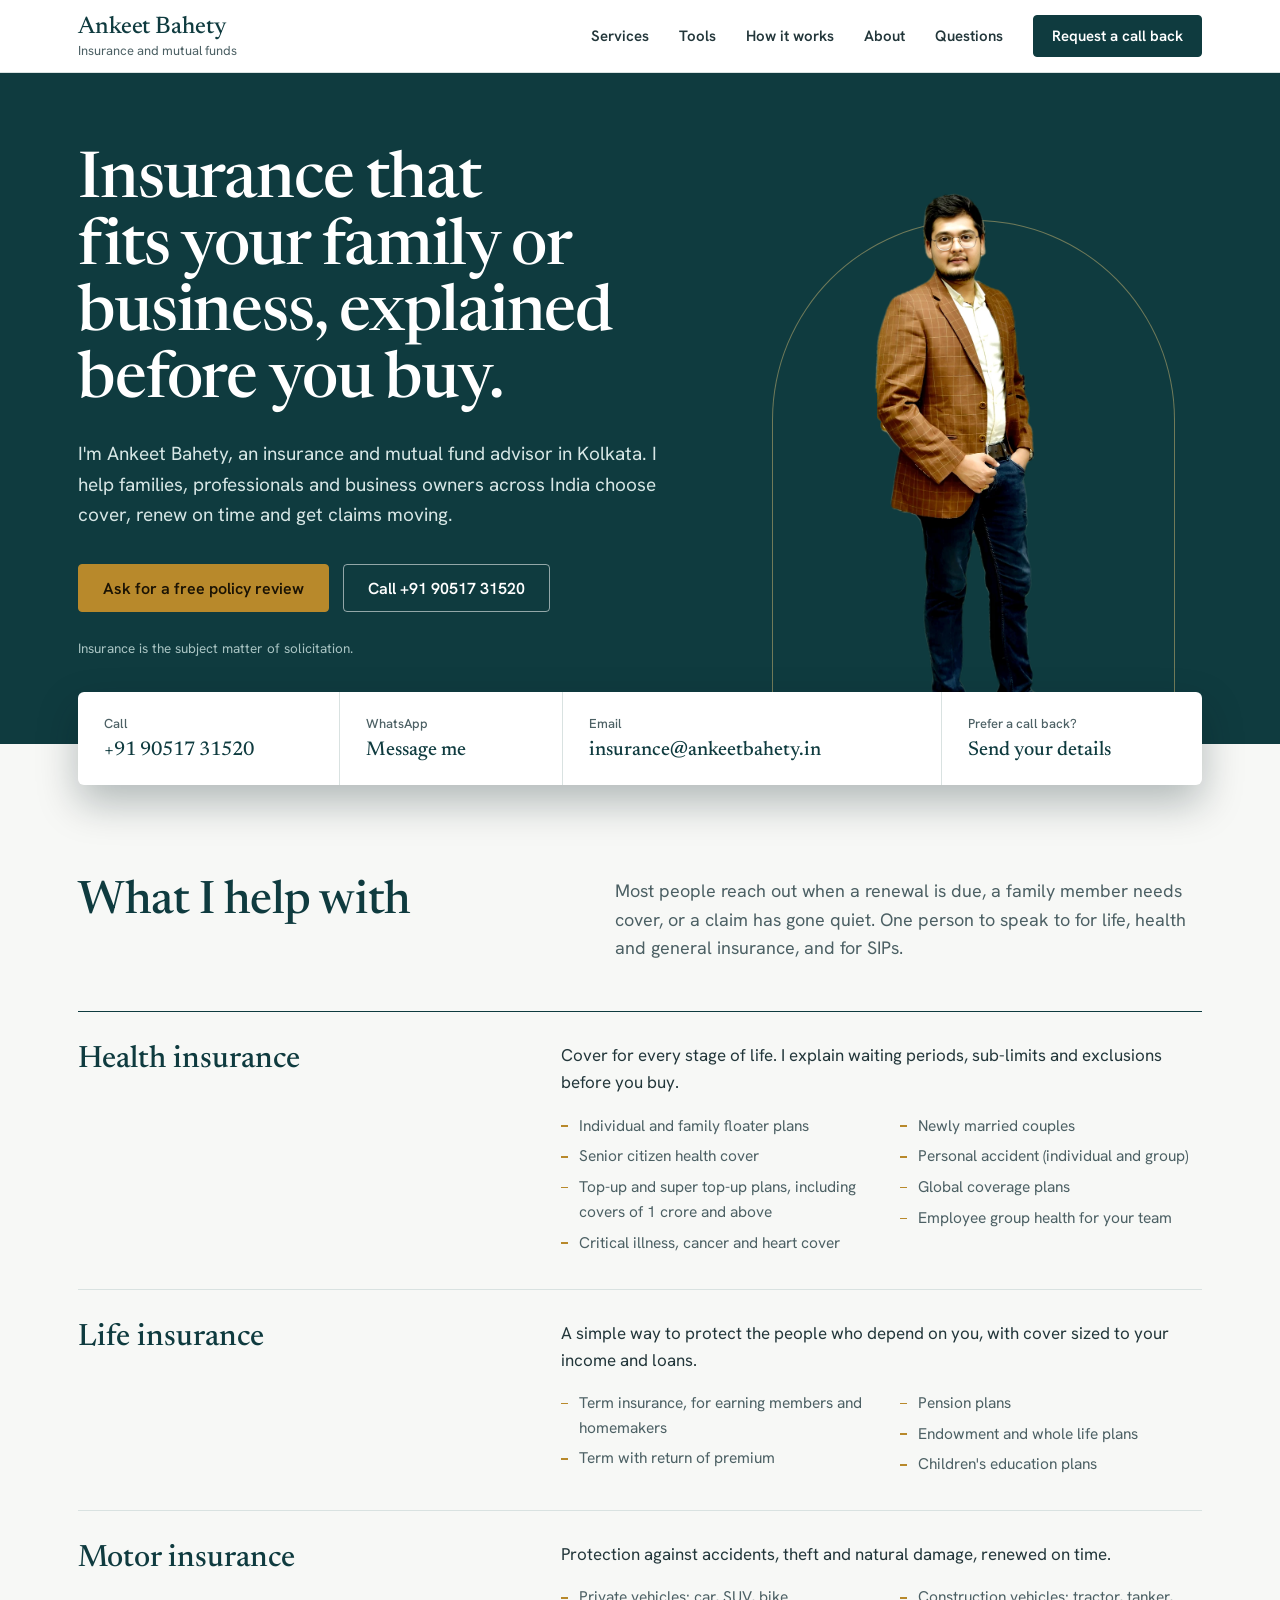
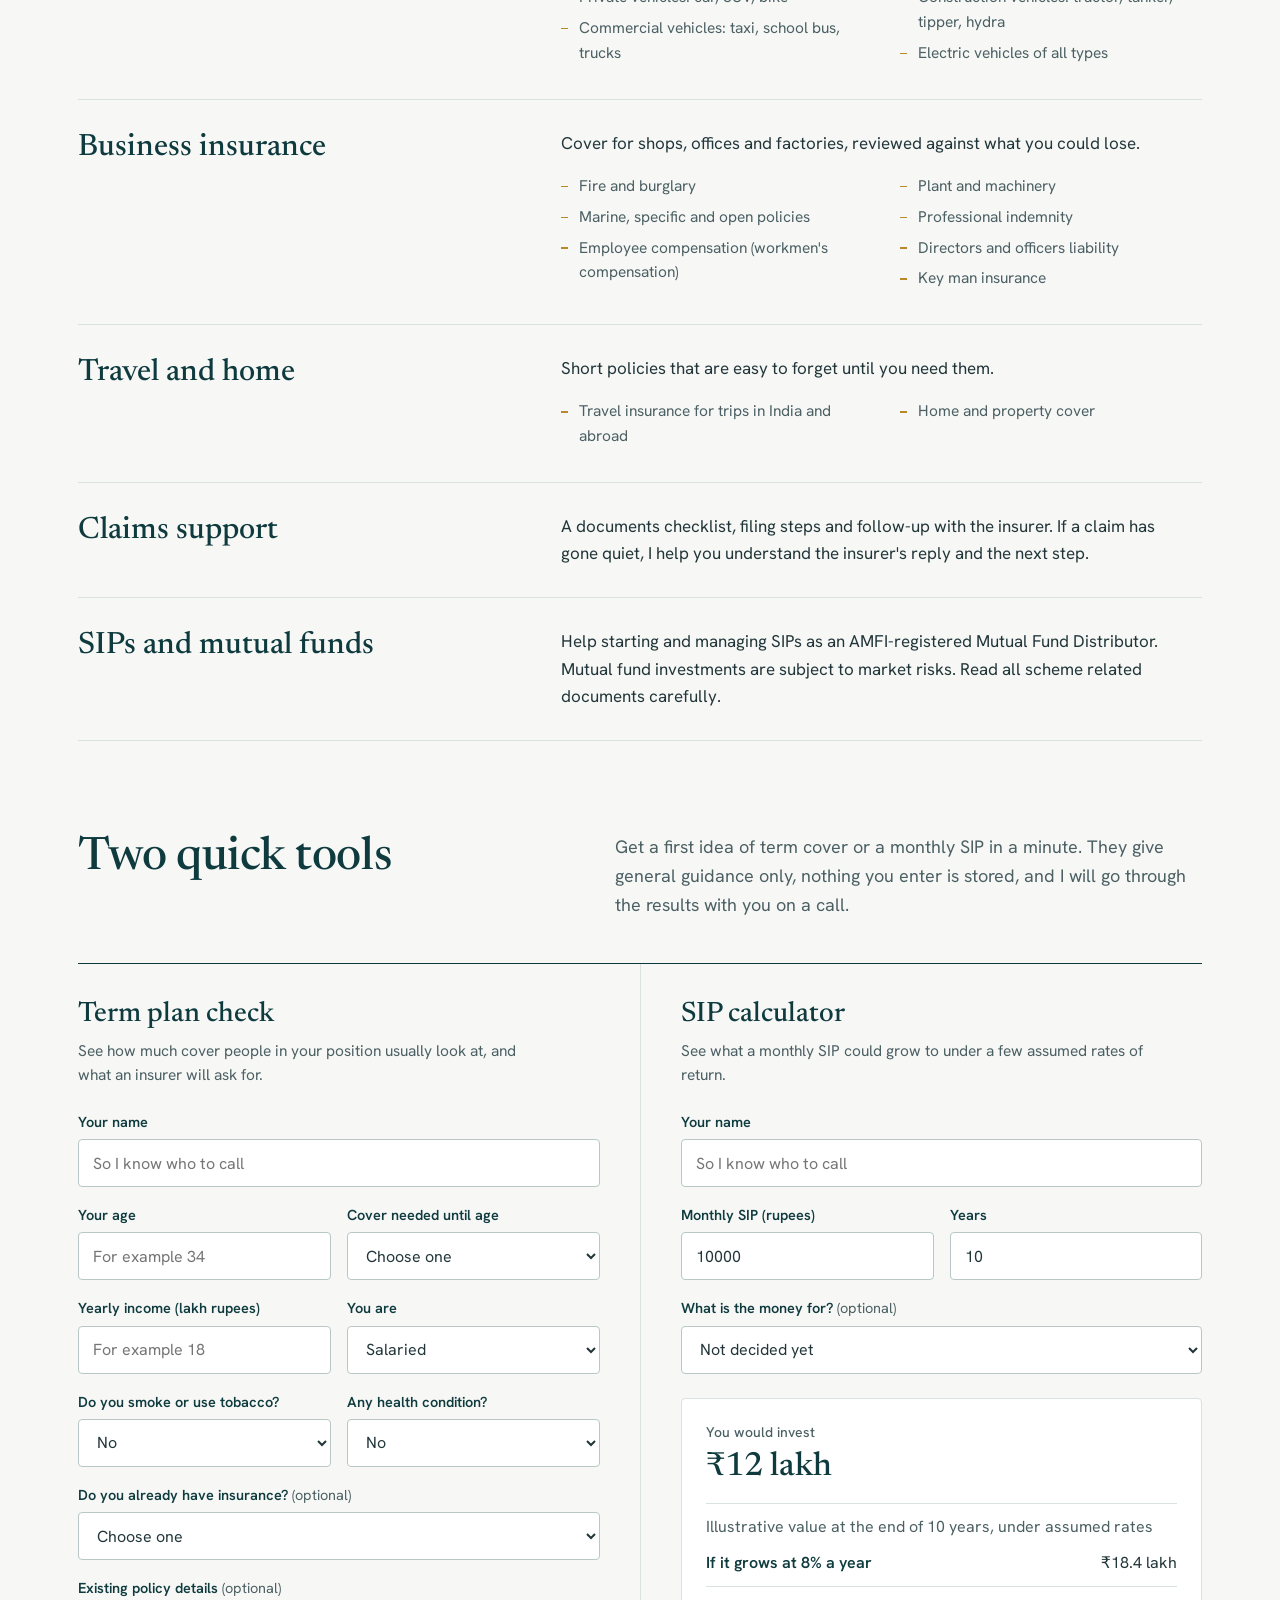
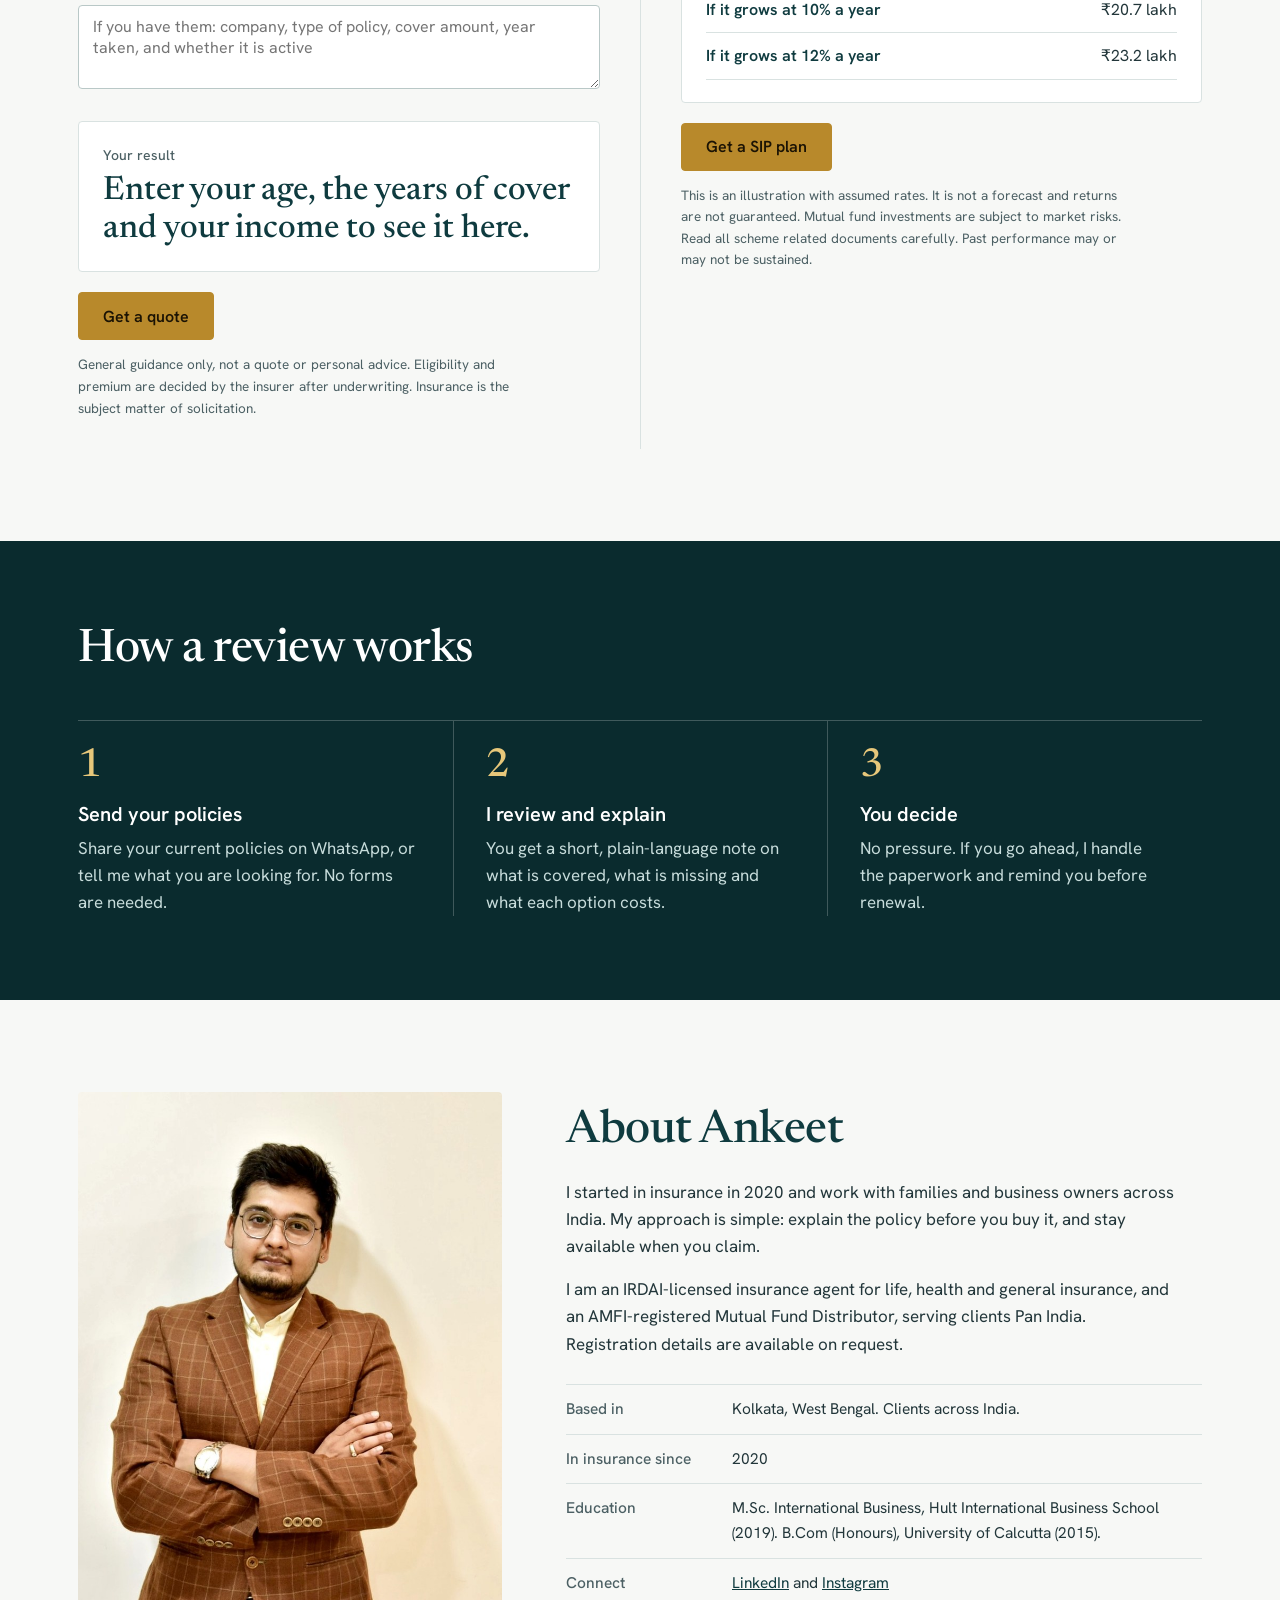
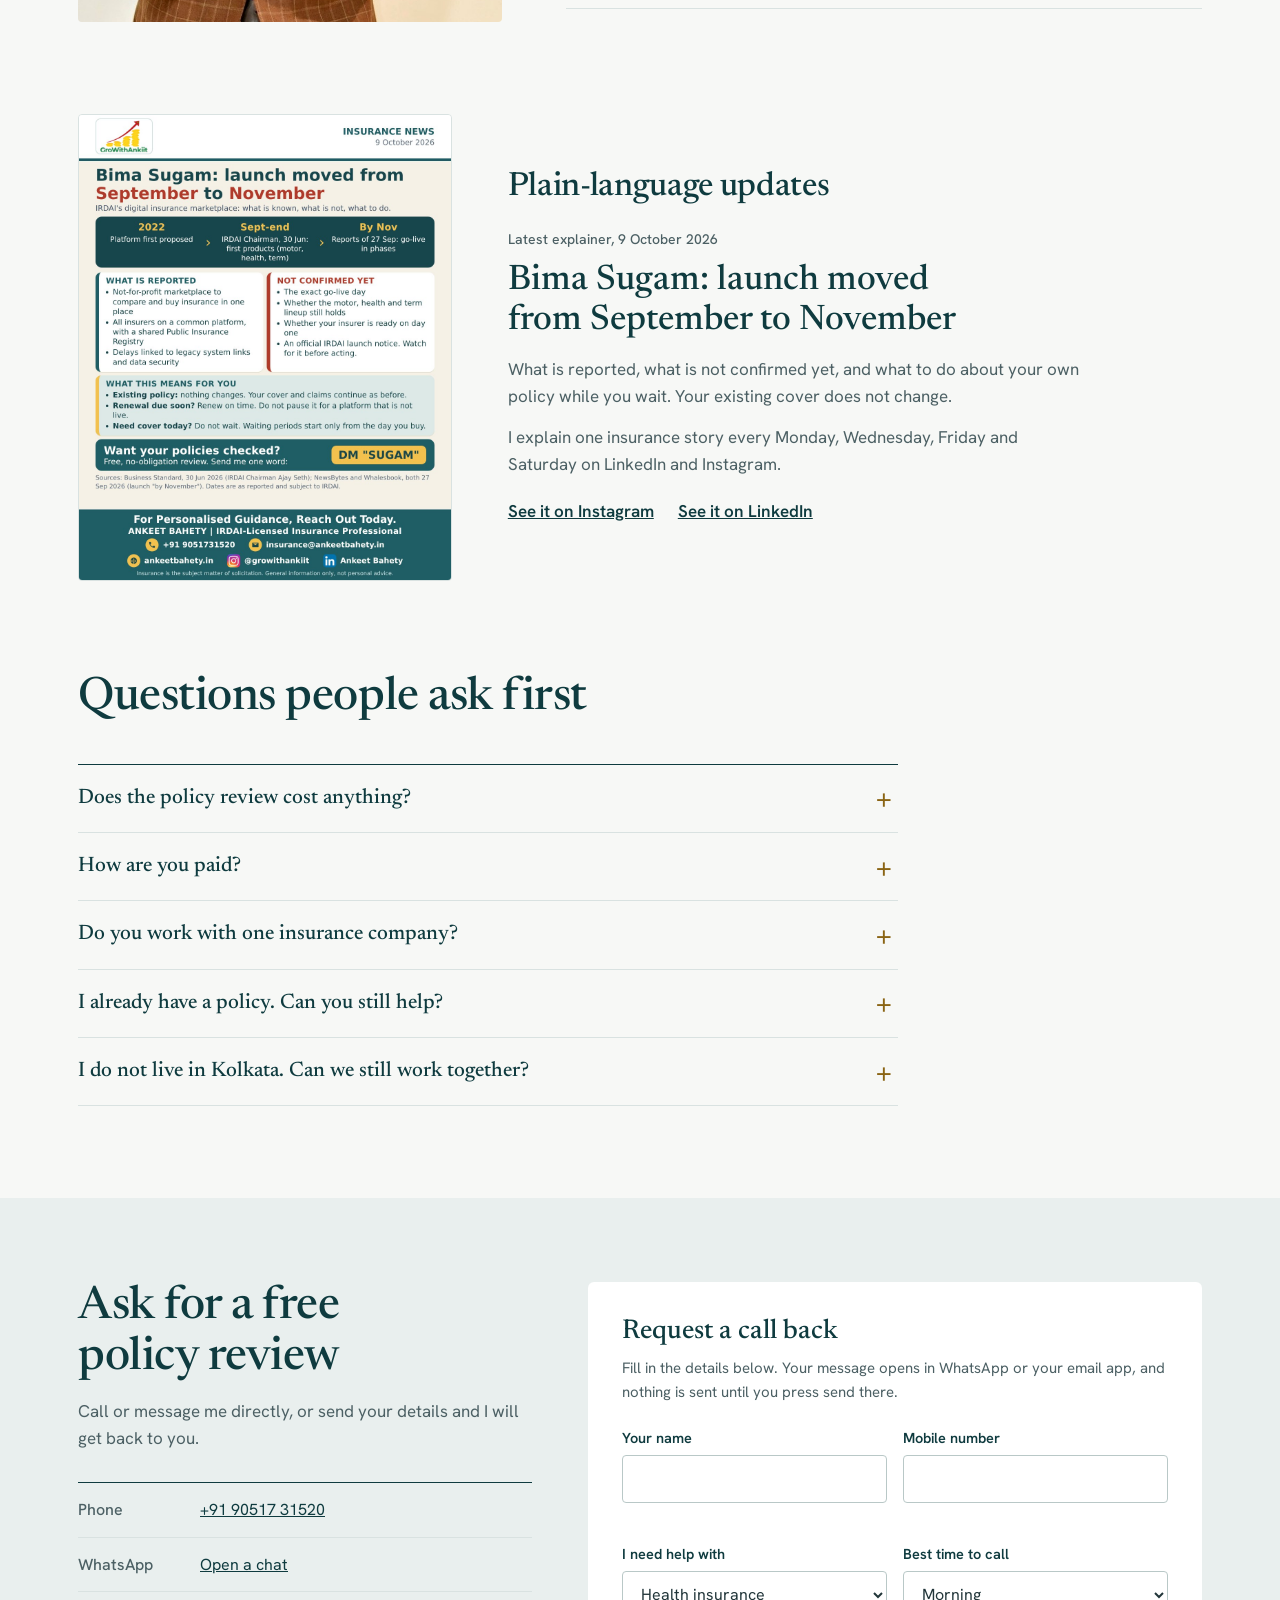
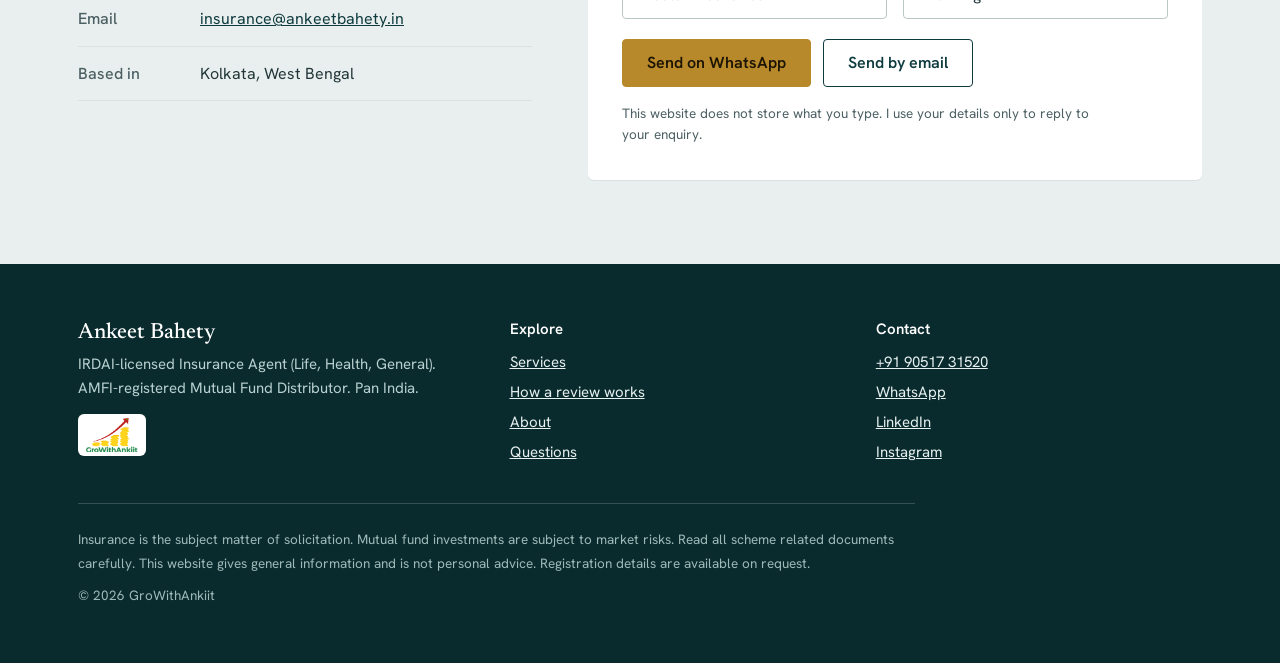
==== index.html @ 07d8d058 "SEO: add structured data, canonical, social tags, robots.txt and sitemap" ====
<!doctype html>
<html lang="en">
<head>
<meta charset="utf-8">
<meta name="viewport" content="width=device-width, initial-scale=1">
<title>Ankeet Bahety | Insurance and mutual funds, Pan India</title>
<meta name="description" content="Ankeet Bahety helps families, professionals and business owners across India choose life, health and general insurance, renew on time and get claims moving. SIPs and mutual funds too.">
<link rel="canonical" href="https://ankeetbahety.in/">
<link rel="icon" href="logo.png">
<meta property="og:title" content="Ankeet Bahety | Insurance and mutual funds, Pan India">
<meta property="og:description" content="Insurance cover that fits your family or business, explained before you buy. Ask for a free policy review.">
<meta property="og:image" content="https://ankeetbahety.in/ankeet-about.jpg">
<meta property="og:url" content="https://ankeetbahety.in/">
<meta property="og:type" content="website">
<meta property="og:site_name" content="Ankeet Bahety">
<meta property="og:locale" content="en_IN">
<meta name="twitter:card" content="summary_large_image">
<meta name="twitter:title" content="Ankeet Bahety | Insurance and mutual funds, Pan India">
<meta name="twitter:description" content="Insurance cover that fits your family or business, explained before you buy. Ask for a free policy review.">
<meta name="twitter:image" content="https://ankeetbahety.in/ankeet-about.jpg">
<link rel="preconnect" href="https://fonts.googleapis.com">
<link rel="preconnect" href="https://fonts.gstatic.com" crossorigin>
<link rel="stylesheet" href="https://fonts.googleapis.com/css2?family=Hanken+Grotesk:wght@400;500;600;700&family=Newsreader:opsz,wght@6..72,400;6..72,500;6..72,600&display=swap">
<style>
:root{
  --ink:#0F3B3F;
  --ink-deep:#0A2B2E;
  --paper:#F7F8F6;
  --white:#FFFFFF;
  --text:#22363A;
  --muted:#4C6064;
  --line:#D9E2E1;
  --mist:#E9EFEE;
  --brass:#B8892B;
  --brass-dark:#8A6414;
  --brass-soft:#E7C77A;
  --serif:'Newsreader',Georgia,'Times New Roman',serif;
  --sans:'Hanken Grotesk',system-ui,-apple-system,'Segoe UI',sans-serif;
}
*{box-sizing:border-box}
html{scroll-behavior:smooth;scroll-padding-top:84px}
body{margin:0;background:var(--paper);color:var(--text);font-family:var(--sans);font-size:17px;line-height:1.6;-webkit-font-smoothing:antialiased}
img{max-width:100%}
a{color:var(--ink)}
a:hover{color:var(--brass-dark)}
:focus-visible{outline:3px solid var(--brass);outline-offset:3px;border-radius:2px}
.wrap{max-width:1180px;margin:0 auto;padding:0 28px}
h1,h2,h3{font-family:var(--serif);font-weight:500;color:var(--ink);margin:0;text-wrap:balance}
h2{font-size:clamp(2rem,3.6vw,2.9rem);line-height:1.1;letter-spacing:-0.01em}
p{margin:0}

/* buttons */
.btn{display:inline-flex;align-items:center;justify-content:center;gap:10px;min-height:48px;padding:12px 24px;border-radius:4px;font:600 16px/1.2 var(--sans);text-decoration:none;border:1.5px solid transparent;cursor:pointer;transition:background .15s,color .15s,border-color .15s}
.btn-primary{background:var(--brass);color:#1B1304;border-color:var(--brass)}
.btn-primary:hover{background:#C99A38;color:#1B1304}
.btn-outline{background:transparent;color:var(--white);border-color:rgba(255,255,255,.55)}
.btn-outline:hover{background:rgba(255,255,255,.1);color:var(--white)}
.btn-ink{background:var(--ink);color:var(--white);border-color:var(--ink)}
.btn-ink:hover{background:var(--ink-deep);color:var(--white)}
.btn-line{background:transparent;color:var(--ink);border-color:var(--ink)}
.btn-line:hover{background:var(--ink);color:var(--white)}
.btn svg{width:20px;height:20px;flex:none}

/* header */
.top{background:var(--white);border-bottom:1px solid var(--line);position:sticky;top:0;z-index:20}
.top .wrap{display:flex;align-items:center;justify-content:space-between;gap:20px;min-height:72px}
.mark{display:flex;flex-direction:column;text-decoration:none;line-height:1.1}
.mark b{font:500 24px/1.1 var(--serif);color:var(--ink);letter-spacing:-0.005em}
.mark span{font-size:13px;color:var(--muted);margin-top:3px}
.nav{display:flex;align-items:center;gap:30px}
.nav a.l{font-weight:600;font-size:15px;text-decoration:none;color:var(--text);padding:10px 0}
.nav a.l:hover{color:var(--brass-dark)}
.nav .btn{min-height:42px;padding:8px 18px;font-size:15px}

/* hero */
.hero{background:var(--ink);color:var(--white);position:relative;overflow:hidden}
.hero .wrap{display:grid;grid-template-columns:minmax(0,1.15fr) minmax(0,.85fr);gap:48px;align-items:end;padding-top:76px}
.hero-copy{padding-bottom:84px}
.hero h1{color:var(--white);font-size:clamp(2.5rem,5vw,4.1rem);line-height:1.04;letter-spacing:-0.018em;font-weight:500;max-width:15em}
.hero .lede{margin-top:24px;font-size:19px;line-height:1.6;color:#D6E6E5;max-width:33em}
.hero .acts{margin-top:34px;display:flex;flex-wrap:wrap;gap:14px}
.hero .fine{margin-top:26px;font-size:13.5px;color:#A9C4C3}
.hero-art{position:relative;align-self:end;min-height:560px;display:flex;justify-content:center}
.hero-art::before{content:"";position:absolute;left:6%;right:6%;bottom:0;top:36px;border:1px solid rgba(231,199,122,.45);border-bottom:0;border-radius:200px 200px 0 0}
.hero-art img{position:relative;display:block;height:560px;width:auto;max-width:100%;object-fit:contain;object-position:bottom}

/* reach card (the memorable element) */
.reach{position:relative;z-index:2;background:var(--white);color:var(--text);border-radius:6px;box-shadow:0 18px 40px rgba(5,25,27,.28);margin-top:-52px}
.reach .wrap{display:grid;grid-template-columns:1fr .85fr 1.45fr 1fr;padding:0}
.reach a{display:flex;flex-direction:column;gap:3px;padding:22px 26px;text-decoration:none;color:var(--text);border-left:1px solid var(--line);transition:background .15s}
.reach a:first-child{border-left:0}
.reach a:hover{background:var(--mist);color:var(--text)}
.reach small{font-size:13px;color:var(--muted);font-weight:500}
.reach strong{font:500 20px/1.25 var(--serif);color:var(--ink);overflow-wrap:anywhere}
.reach-shell{max-width:1180px;margin:0 auto;padding:0 28px;position:relative;z-index:3}

/* sections */
section{padding:92px 0 0}
.intro{display:grid;grid-template-columns:minmax(0,.9fr) minmax(0,1.1fr);gap:56px;align-items:start}
.intro p.sub{color:var(--muted);max-width:34em;font-size:18px}

/* services index */
.svc{margin-top:48px;border-top:1.5px solid var(--ink)}
.svc-row{display:grid;grid-template-columns:minmax(0,.8fr) minmax(0,1.2fr);gap:20px 56px;padding:30px 0;border-bottom:1px solid var(--line)}
.svc-row h3{font-size:clamp(1.5rem,2.4vw,1.95rem);line-height:1.15}
.svc-row .what{color:var(--text);max-width:36em}
.svc-row ul{margin:14px 0 0;padding:0;list-style:none;columns:2;column-gap:36px;color:var(--muted);font-size:15.5px}
.svc-row li{position:relative;padding:3px 0 3px 18px;break-inside:avoid}
.svc-row li::before{content:"";position:absolute;left:0;top:.95em;width:7px;height:1.5px;background:var(--brass)}

/* process */
.proc{background:var(--ink-deep);color:var(--white);margin-top:92px;padding:84px 0}
.proc h2{color:var(--white)}
.steps{margin-top:44px;display:grid;grid-template-columns:repeat(3,minmax(0,1fr));gap:0;border-top:1px solid rgba(255,255,255,.22)}
.step{padding:26px 32px 0 0}
.step+.step{padding-left:32px;border-left:1px solid rgba(255,255,255,.22)}
.step .n{font:500 40px/1 var(--serif);color:var(--brass-soft)}
.step h3{font:600 20px/1.3 var(--sans);color:var(--white);margin:14px 0 8px}
.step p{color:#C7DCDB}

/* about */
.about{display:grid;grid-template-columns:minmax(0,.8fr) minmax(0,1.2fr);gap:64px;align-items:center}
.about img{display:block;width:100%;height:auto;border-radius:4px}
.about p{max-width:36em}
.about p+p{margin-top:16px}
.creds{margin:26px 0 0;padding:0;list-style:none;border-top:1px solid var(--line)}
.creds li{display:grid;grid-template-columns:150px 1fr;gap:16px;padding:12px 0;border-bottom:1px solid var(--line);font-size:15.5px}
.creds li span:first-child{color:var(--muted);font-weight:500}

/* explainer */
.exp{display:grid;grid-template-columns:minmax(0,.7fr) minmax(0,1.3fr);gap:56px;align-items:center}
.exp img{display:block;width:100%;height:auto;border-radius:4px;border:1px solid var(--line)}
.exp .when{font-size:14px;color:var(--muted);margin-bottom:10px;font-weight:500}
.exp h3{font-size:clamp(1.6rem,3vw,2.2rem);line-height:1.15}
.exp .links{margin-top:20px;display:flex;flex-wrap:wrap;gap:12px 24px;font-weight:600}

/* faq */
.faq{margin-top:40px;border-top:1.5px solid var(--ink);max-width:820px}
.faq details{border-bottom:1px solid var(--line)}
.faq summary{cursor:pointer;list-style:none;padding:20px 40px 20px 0;font:500 21px/1.3 var(--serif);color:var(--ink);position:relative}
.faq summary::-webkit-details-marker{display:none}
.faq summary::after{content:"+";position:absolute;right:6px;top:50%;transform:translateY(-52%);font:400 28px/1 var(--sans);color:var(--brass-dark)}
.faq details[open] summary::after{content:"\2212"}
.faq details p{padding:0 40px 22px 0;color:var(--muted);max-width:40em}

/* contact */
.contact{background:var(--mist);margin-top:92px;padding:84px 0}
.contact .grid{display:grid;grid-template-columns:minmax(0,.85fr) minmax(0,1.15fr);gap:56px;align-items:start}
.contact .sub{color:var(--muted);margin-top:14px;max-width:28em}
.direct{margin:30px 0 0;padding:0;list-style:none;border-top:1.5px solid var(--ink)}
.direct li{display:grid;grid-template-columns:110px 1fr;gap:12px;padding:14px 0;border-bottom:1px solid var(--line);font-size:16px}
.direct li span:first-child{color:var(--muted);font-weight:500}
.form{background:var(--white);border-radius:6px;padding:34px;box-shadow:0 1px 0 var(--line)}
.form h3{font-size:1.7rem;line-height:1.15}
.form .note{color:var(--muted);font-size:15px;margin-top:8px}
.fields{margin-top:22px;display:grid;grid-template-columns:1fr 1fr;gap:16px}
.fields .full{grid-column:1/-1}
label{display:block;font-weight:600;font-size:14.5px;margin-bottom:6px;color:var(--ink)}
textarea{width:100%;min-height:84px;padding:10px 14px;border:1.5px solid #B9C8C7;border-radius:4px;background:var(--white);font:400 16px var(--sans);color:var(--text);resize:vertical}
textarea:focus{outline:3px solid var(--brass);outline-offset:1px;border-color:var(--ink)}
.need{margin-top:12px;color:#8A2D1B;font-size:14.5px;font-weight:500}
.need[hidden]{display:none}
label .opt{color:var(--muted);font-weight:400}
input,select{width:100%;min-height:48px;padding:10px 14px;border:1.5px solid #B9C8C7;border-radius:4px;background:var(--white);font:400 16px var(--sans);color:var(--text)}
input:focus,select:focus{outline:3px solid var(--brass);outline-offset:1px;border-color:var(--ink)}
.err{color:#9B2C1F;font-size:14px;margin-top:6px;min-height:1.2em}
.sendrow{margin-top:20px;display:flex;flex-wrap:wrap;gap:12px}
.tiny{margin-top:16px;font-size:13.5px;color:var(--muted);max-width:36em}


/* tools */
.tools{margin-top:44px;display:grid;grid-template-columns:minmax(0,1fr) minmax(0,1fr);border-top:1.5px solid var(--ink)}
.tool{padding:34px 40px 8px 0}
.tool+.tool{padding:34px 0 8px 40px;border-left:1px solid var(--line)}
.tool h3{font-size:1.75rem;line-height:1.15}
.tool .lead{margin-top:8px;color:var(--muted);font-size:15.5px;max-width:30em}
.tool .fields{grid-template-columns:1fr 1fr}
.out{margin-top:24px;background:var(--white);border:1px solid var(--line);border-radius:4px;padding:22px 24px}
.out .big{font:500 clamp(1.6rem,2.6vw,2.15rem)/1.15 var(--serif);color:var(--ink);overflow-wrap:anywhere}
.out .cap{font-size:14px;color:var(--muted);margin-bottom:6px;font-weight:500}
.out ul{margin:16px 0 0;padding:0;list-style:none;font-size:15.5px;color:var(--text)}
.out li{position:relative;padding:4px 0 4px 18px}
.out li::before{content:"";position:absolute;left:0;top:1.05em;width:7px;height:1.5px;background:var(--brass)}
.out .warn{color:#7A2E12}
.sip-rows{margin-top:16px;border-top:1px solid var(--line)}
.sip-rows div{display:grid;grid-template-columns:1fr auto;gap:12px;padding:10px 0;border-bottom:1px solid var(--line);font-size:16px}
.sip-rows b{font-weight:600;color:var(--ink)}
.sip-rows span{font-variant-numeric:tabular-nums}
.tool .btn{margin-top:20px}
.tool .small{margin:14px 0 22px;font-size:13.5px;color:var(--muted);max-width:34em}
@media (max-width:980px){
  .tools{grid-template-columns:1fr}
  .tool,.tool+.tool{padding:30px 0 6px;border-left:0}
  .tool+.tool{border-top:1px solid var(--line);margin-top:20px}
}
@media (max-width:640px){
  .tool .fields{grid-template-columns:1fr}
}

/* footer */
.foot{background:var(--ink-deep);color:#B8D0CF;padding:56px 0 56px;margin-top:0;font-size:15px}
.foot .grid{display:grid;grid-template-columns:minmax(0,1.2fr) minmax(0,1fr) minmax(0,1fr);gap:40px}
.foot b{display:block;color:var(--white);font:500 22px/1.2 var(--serif);margin-bottom:6px}
.foot a{color:#E6F0EF}
.foot ul{list-style:none;margin:0;padding:0}
.foot li{padding:3px 0}
.foot h4{margin:0 0 8px;color:var(--white);font:600 15px/1.3 var(--sans)}
.legal{margin-top:36px;padding-top:24px;border-top:1px solid rgba(255,255,255,.18);font-size:13.5px;line-height:1.75;max-width:62em;color:#9DB9B8}
.legal p+p{margin-top:8px}
.chip{display:inline-block;background:var(--white);border-radius:6px;padding:4px 8px;margin-top:14px}
.chip img{display:block;height:34px;width:auto}

/* mobile action bar */
.bar{display:none}

@media (max-width:980px){
  .hero .wrap{grid-template-columns:1fr;gap:0;padding-top:56px}
  .hero-copy{padding-bottom:40px}
  .hero-art{min-height:0;margin-top:8px}
  .hero-art img{height:440px}
  .hero-art::before{top:24px}
  .reach .wrap{grid-template-columns:repeat(2,minmax(0,1fr))}
  .reach a:nth-child(3){border-left:0}
  .reach a:nth-child(n+3){border-top:1px solid var(--line)}
  .intro,.about,.exp,.contact .grid{grid-template-columns:1fr;gap:32px}
  .svc-row{grid-template-columns:1fr;gap:10px}
  .steps{grid-template-columns:1fr}
  .step,.step+.step{padding:24px 0 0;border-left:0}
  .step+.step{margin-top:24px;border-top:1px solid rgba(255,255,255,.22)}
  .foot .grid{grid-template-columns:1fr}
  .nav a.l{display:none}
}
@media (max-width:640px){
  body{font-size:16.5px}
  .wrap,.reach-shell{padding:0 20px}
  section{padding-top:68px}
  .proc{margin-top:68px;padding:64px 0}
  .contact{margin-top:68px;padding:64px 0}
  .svc-row ul{columns:1}
  .fields{grid-template-columns:1fr}
  .form{padding:24px 20px}
  .creds li{grid-template-columns:1fr;gap:2px}
  .direct li{grid-template-columns:1fr;gap:2px}
  .nav .btn{display:none}
  .reach a{padding:18px 18px}
  .reach strong{font-size:17px}
  .reach .wrap{grid-template-columns:1fr 1fr}
  .reach a:nth-child(3){grid-column:1/-1;border-left:0}
  .reach a:nth-child(4){grid-column:1/-1;border-left:0}
  .hero-art img{height:380px}
  .foot{padding-bottom:110px}
  .bar{display:grid;grid-template-columns:1fr 1fr;position:fixed;left:0;right:0;bottom:0;z-index:30;background:var(--white);border-top:1px solid var(--line);box-shadow:0 -6px 20px rgba(5,25,27,.12);padding:10px 14px calc(10px + env(safe-area-inset-bottom));gap:10px}
  .bar .btn{min-height:46px;padding:8px 12px}
}
@media (prefers-reduced-motion:reduce){html{scroll-behavior:auto}*{transition:none!important}}
</style>
<script type="application/ld+json">
{
 "@context": "https://schema.org",
 "@graph": [
  {
   "@type": "WebSite",
   "@id": "https://ankeetbahety.in/#website",
   "url": "https://ankeetbahety.in/",
   "name": "Ankeet Bahety",
   "alternateName": "GroWithAnkiit",
   "inLanguage": "en-IN",
   "publisher": {
    "@id": "https://ankeetbahety.in/#agency"
   }
  },
  {
   "@type": "InsuranceAgency",
   "@id": "https://ankeetbahety.in/#agency",
   "name": "Ankeet Bahety",
   "alternateName": "GroWithAnkiit",
   "url": "https://ankeetbahety.in/",
   "description": "Ankeet Bahety is an IRDAI-licensed insurance agent (life, health and general) and AMFI-registered mutual fund distributor based in Kolkata, serving families, professionals and business owners across India.",
   "logo": {
    "@type": "ImageObject",
    "url": "https://ankeetbahety.in/logo.png"
   },
   "image": "https://ankeetbahety.in/ankeet-about.jpg",
   "telephone": "+91-9051731520",
   "email": "insurance@ankeetbahety.in",
   "address": {
    "@type": "PostalAddress",
    "addressLocality": "Kolkata",
    "addressRegion": "West Bengal",
    "addressCountry": "IN"
   },
   "areaServed": {
    "@type": "Country",
    "name": "India"
   },
   "knowsAbout": [
    "Health insurance",
    "Life insurance",
    "Motor insurance",
    "Business insurance",
    "Insurance claims support",
    "Mutual fund SIPs"
   ],
   "founder": {
    "@id": "https://ankeetbahety.in/#ankeet"
   },
   "sameAs": [
    "https://www.linkedin.com/in/ankeet-bahety-38492690/",
    "https://www.instagram.com/growithankiit/"
   ]
  },
  {
   "@type": "Person",
   "@id": "https://ankeetbahety.in/#ankeet",
   "name": "Ankeet Bahety",
   "jobTitle": "Insurance agent and mutual fund distributor",
   "url": "https://ankeetbahety.in/",
   "image": "https://ankeetbahety.in/ankeet-about.jpg",
   "worksFor": {
    "@id": "https://ankeetbahety.in/#agency"
   },
   "sameAs": [
    "https://www.linkedin.com/in/ankeet-bahety-38492690/",
    "https://www.instagram.com/growithankiit/"
   ]
  },
  {
   "@type": "FAQPage",
   "@id": "https://ankeetbahety.in/#faq",
   "mainEntity": [
    {
     "@type": "Question",
     "name": "Does the policy review cost anything?",
     "acceptedAnswer": {
      "@type": "Answer",
      "text": "No. The review is free and you are under no obligation to buy anything."
     }
    },
    {
     "@type": "Question",
     "name": "How are you paid?",
     "acceptedAnswer": {
      "@type": "Answer",
      "text": "For insurance, the insurer pays me a commission when a policy is issued, and the premium you pay is the same as buying directly. For mutual funds, I distribute regular plans, where a distribution commission is built into the fund's expense ratio. Direct plans cost less and you can buy them yourself, and I will tell you that if you ask."
     }
    },
    {
     "@type": "Question",
     "name": "Do you work with one insurance company?",
     "acceptedAnswer": {
      "@type": "Answer",
      "text": "No. I can place policies with several insurers, so I compare options for your situation instead of offering one product."
     }
    },
    {
     "@type": "Question",
     "name": "I already have a policy. Can you still help?",
     "acceptedAnswer": {
      "@type": "Answer",
      "text": "Yes. Send me the policy and I will tell you in plain words what it covers and what it does not. I also help with renewals and with claims."
     }
    },
    {
     "@type": "Question",
     "name": "I do not live in Kolkata. Can we still work together?",
     "acceptedAnswer": {
      "@type": "Answer",
      "text": "Yes. I work with clients across India over phone and WhatsApp."
     }
    }
   ]
  }
 ]
}
</script>
</head>
<body>

<header class="top">
  <div class="wrap">
    <a class="mark" href="#top" aria-label="Ankeet Bahety, home">
      <b>Ankeet Bahety</b>
      <span>Insurance and mutual funds</span>
    </a>
    <nav class="nav" aria-label="Main">
      <a class="l" href="#services">Services</a>
      <a class="l" href="#tools">Tools</a>
      <a class="l" href="#how">How it works</a>
      <a class="l" href="#about">About</a>
      <a class="l" href="#questions">Questions</a>
      <a class="btn btn-ink" href="#contact">Request a call back</a>
    </nav>
  </div>
</header>

<main id="top">
<div class="hero">
  <div class="wrap">
    <div class="hero-copy">
      <h1>Insurance that fits your family or business, explained before you buy.</h1>
      <p class="lede">I'm Ankeet Bahety, an insurance and mutual fund advisor in Kolkata. I help families, professionals and business owners across India choose cover, renew on time and get claims moving.</p>
      <div class="acts">
        <a class="btn btn-primary" href="#contact">Ask for a free policy review</a>
        <a class="btn btn-outline" href="tel:+919051731520">Call +91 90517 31520</a>
      </div>
      <p class="fine">Insurance is the subject matter of solicitation.</p>
    </div>
    <div class="hero-art">
      <img src="ankeet-standing.webp" width="720" height="1411" alt="Ankeet Bahety, IRDAI-licensed insurance agent and AMFI-registered mutual fund distributor">
    </div>
  </div>
</div>

<div class="reach-shell">
  <div class="reach" role="group" aria-label="Ways to reach me">
    <div class="wrap">
      <a href="tel:+919051731520"><small>Call</small><strong>+91 90517 31520</strong></a>
      <a id="wa1" href="https://wa.me/919051731520?text=Hi%20Ankeet%2C%20I%27d%20like%20a%20free%20policy%20review."><small>WhatsApp</small><strong>Message me</strong></a>
      <a id="em1" href="#contact"><small>Email</small><strong>Show address</strong></a>
      <a href="#contact"><small>Prefer a call back?</small><strong>Send your details</strong></a>
    </div>
  </div>
</div>

<section id="services">
  <div class="wrap">
    <div class="intro">
      <h2>What I help with</h2>
      <p class="sub">Most people reach out when a renewal is due, a family member needs cover, or a claim has gone quiet. One person to speak to for life, health and general insurance, and for SIPs.</p>
    </div>
    <div class="svc">
      <div class="svc-row">
        <h3>Health insurance</h3>
        <div><p class="what">Cover for every stage of life. I explain waiting periods, sub-limits and exclusions before you buy.</p>
        <ul><li>Individual and family floater plans</li><li>Senior citizen health cover</li><li>Top-up and super top-up plans, including covers of 1 crore and above</li><li>Critical illness, cancer and heart cover</li><li>Newly married couples</li><li>Personal accident (individual and group)</li><li>Global coverage plans</li><li>Employee group health for your team</li></ul></div>
      </div>
      <div class="svc-row">
        <h3>Life insurance</h3>
        <div><p class="what">A simple way to protect the people who depend on you, with cover sized to your income and loans.</p>
        <ul><li>Term insurance, for earning members and homemakers</li><li>Term with return of premium</li><li>Pension plans</li><li>Endowment and whole life plans</li><li>Children's education plans</li></ul></div>
      </div>
      <div class="svc-row">
        <h3>Motor insurance</h3>
        <div><p class="what">Protection against accidents, theft and natural damage, renewed on time.</p>
        <ul><li>Private vehicles: car, SUV, bike</li><li>Commercial vehicles: taxi, school bus, trucks</li><li>Construction vehicles: tractor, tanker, tipper, hydra</li><li>Electric vehicles of all types</li></ul></div>
      </div>
      <div class="svc-row">
        <h3>Business insurance</h3>
        <div><p class="what">Cover for shops, offices and factories, reviewed against what you could lose.</p>
        <ul><li>Fire and burglary</li><li>Marine, specific and open policies</li><li>Employee compensation (workmen's compensation)</li><li>Plant and machinery</li><li>Professional indemnity</li><li>Directors and officers liability</li><li>Key man insurance</li></ul></div>
      </div>
      <div class="svc-row">
        <h3>Travel and home</h3>
        <div><p class="what">Short policies that are easy to forget until you need them.</p>
        <ul><li>Travel insurance for trips in India and abroad</li><li>Home and property cover</li></ul></div>
      </div>
      <div class="svc-row">
        <h3>Claims support</h3>
        <div><p class="what">A documents checklist, filing steps and follow-up with the insurer. If a claim has gone quiet, I help you understand the insurer's reply and the next step.</p></div>
      </div>
      <div class="svc-row">
        <h3>SIPs and mutual funds</h3>
        <div><p class="what">Help starting and managing SIPs as an AMFI-registered Mutual Fund Distributor. Mutual fund investments are subject to market risks. Read all scheme related documents carefully.</p></div>
      </div>
    </div>
  </div>
</section>


<section id="tools">
  <div class="wrap">
    <div class="intro">
      <h2>Two quick tools</h2>
      <p class="sub">Get a first idea of term cover or a monthly SIP in a minute. They give general guidance only, nothing you enter is stored, and I will go through the results with you on a call.</p>
    </div>
    <div class="tools">

      <div class="tool" id="term">
        <h3>Term plan check</h3>
        <p class="lead">See how much cover people in your position usually look at, and what an insurer will ask for.</p>
        <div class="fields">
          <div class="full"><label for="t-name">Your name</label><input id="t-name" type="text" autocomplete="name" placeholder="So I know who to call"></div>
          <div><label for="t-age">Your age</label><input id="t-age" type="number" inputmode="numeric" min="18" max="80" placeholder="For example 34"></div>
          <div><label for="t-term">Cover needed until age</label><select id="t-term"><option value="">Choose one</option><option value="70">70 years</option><option value="75">75 years</option><option value="80">80 years</option><option value="85">85 years</option><option value="99">99 years</option></select></div>
          <div><label for="t-inc">Yearly income (lakh rupees)</label><input id="t-inc" type="number" inputmode="decimal" min="0" step="0.5" placeholder="For example 18"></div>
          <div><label for="t-occ">You are</label>
            <select id="t-occ"><option value="Salaried">Salaried</option><option value="Self-employed">Self-employed</option><option value="Business owner">A business owner</option></select></div>
          <div><label for="t-tob">Do you smoke or use tobacco?</label>
            <select id="t-tob"><option value="No">No</option><option value="Yes">Yes</option></select></div>
          <div><label for="t-health">Any health condition?</label>
            <select id="t-health"><option value="No">No</option><option value="Yes">Yes</option><option value="Not sure">Not sure</option></select></div>
          <div class="full"><label for="t-has">Do you already have insurance? <span class="opt">(optional)</span></label>
            <select id="t-has"><option value="">Choose one</option><option value="No existing policy">No existing policy</option><option value="I have a term plan">I have a term plan</option><option value="I have other life policies">I have other life policies (endowment, money-back, ULIP)</option><option value="I have health cover only">I have health cover only</option><option value="I have several policies">I have several policies</option></select></div>
          <div class="full"><label for="t-pol">Existing policy details <span class="opt">(optional)</span></label><textarea id="t-pol" placeholder="If you have them: company, type of policy, cover amount, year taken, and whether it is active"></textarea></div>
        </div>
        <div class="out" id="t-out" aria-live="polite"><div class="cap">Your result</div><div class="big">Enter your age, the years of cover and your income to see it here.</div></div>
        <p class="need" id="t-need" role="alert" hidden></p>
        <button type="button" class="btn btn-primary" id="t-send">Get a quote</button>
        <p class="small">General guidance only, not a quote or personal advice. Eligibility and premium are decided by the insurer after underwriting. Insurance is the subject matter of solicitation.</p>
      </div>

      <div class="tool" id="sip">
        <h3>SIP calculator</h3>
        <p class="lead">See what a monthly SIP could grow to under a few assumed rates of return.</p>
        <div class="fields">
          <div class="full"><label for="s-name">Your name</label><input id="s-name" type="text" autocomplete="name" placeholder="So I know who to call"></div>
          <div><label for="s-amt">Monthly SIP (rupees)</label><input id="s-amt" type="number" inputmode="numeric" min="500" step="500" value="10000"></div>
          <div><label for="s-yrs">Years</label><input id="s-yrs" type="number" inputmode="numeric" min="1" max="40" value="10"></div>
          <div class="full"><label for="s-goal">What is the money for? <span class="opt">(optional)</span></label>
            <select id="s-goal"><option value="">Not decided yet</option><option>Child's education</option><option>Retirement</option><option>Buying a home</option><option>Building long-term wealth</option><option>Another goal</option></select></div>
        </div>
        <div class="out" id="s-out" aria-live="polite"></div>
        <p class="need" id="s-need" role="alert" hidden></p>
        <button type="button" class="btn btn-primary" id="s-send">Get a SIP plan</button>
        <p class="small">This is an illustration with assumed rates. It is not a forecast and returns are not guaranteed. Mutual fund investments are subject to market risks. Read all scheme related documents carefully. Past performance may or may not be sustained.</p>
      </div>

    </div>
  </div>
</section>

<div class="proc" id="how">
  <div class="wrap">
    <h2>How a review works</h2>
    <div class="steps">
      <div class="step"><div class="n">1</div><h3>Send your policies</h3><p>Share your current policies on WhatsApp, or tell me what you are looking for. No forms are needed.</p></div>
      <div class="step"><div class="n">2</div><h3>I review and explain</h3><p>You get a short, plain-language note on what is covered, what is missing and what each option costs.</p></div>
      <div class="step"><div class="n">3</div><h3>You decide</h3><p>No pressure. If you go ahead, I handle the paperwork and remind you before renewal.</p></div>
    </div>
  </div>
</div>

<section id="about">
  <div class="wrap about">
    <img loading="lazy" src="ankeet-about.jpg" width="800" height="1000" alt="Ankeet Bahety">
    <div>
      <h2>About Ankeet</h2>
      <p style="margin-top:22px">I started in insurance in 2020 and work with families and business owners across India. My approach is simple: explain the policy before you buy it, and stay available when you claim.</p>
      <p>I am an IRDAI-licensed insurance agent for life, health and general insurance, and an AMFI-registered Mutual Fund Distributor, serving clients Pan India. Registration details are available on request.</p>
      <ul class="creds">
        <li><span>Based in</span><span>Kolkata, West Bengal. Clients across India.</span></li>
        <li><span>In insurance since</span><span>2020</span></li>
        <li><span>Education</span><span>M.Sc. International Business, Hult International Business School (2019). B.Com (Honours), University of Calcutta (2015).</span></li>
        <li><span>Connect</span><span><a href="https://www.linkedin.com/in/ankeet-bahety-38492690/">LinkedIn</a> and <a href="https://www.instagram.com/growithankiit/">Instagram</a></span></li>
      </ul>
    </div>
  </div>
</section>

<section id="updates">
  <div class="wrap">
    <div class="exp">
      <img loading="lazy" src="bima-sugam-explainer.jpg" width="1080" height="1350" alt="Infographic: Bima Sugam launch moved from September to November, what is reported and what is not confirmed">
      <div>
        <h2 style="font-size:clamp(1.6rem,2.6vw,2.1rem);margin-bottom:22px">Plain-language updates</h2>
        <p class="when">Latest explainer, 9 October 2026</p>
        <h3>Bima Sugam: launch moved from September to November</h3>
        <p style="margin-top:14px;color:var(--muted);max-width:34em">What is reported, what is not confirmed yet, and what to do about your own policy while you wait. Your existing cover does not change.</p>
        <p style="margin-top:14px;color:var(--muted);max-width:34em">I explain one insurance story every Monday, Wednesday, Friday and Saturday on LinkedIn and Instagram.</p>
        <div class="links">
          <a href="https://www.instagram.com/p/DeRUN9QIF6Q/">See it on Instagram</a>
          <a href="https://www.linkedin.com/feed/update/urn:li:share:7514267494925180928/">See it on LinkedIn</a>
        </div>
      </div>
    </div>
  </div>
</section>

<section id="questions">
  <div class="wrap">
    <h2>Questions people ask first</h2>
    <div class="faq">
      <details><summary>Does the policy review cost anything?</summary><p>No. The review is free and you are under no obligation to buy anything.</p></details>
      <details><summary>How are you paid?</summary><p>For insurance, the insurer pays me a commission when a policy is issued, and the premium you pay is the same as buying directly. For mutual funds, I distribute regular plans, where a distribution commission is built into the fund's expense ratio. Direct plans cost less and you can buy them yourself, and I will tell you that if you ask.</p></details>
      <details><summary>Do you work with one insurance company?</summary><p>No. I can place policies with several insurers, so I compare options for your situation instead of offering one product.</p></details>
      <details><summary>I already have a policy. Can you still help?</summary><p>Yes. Send me the policy and I will tell you in plain words what it covers and what it does not. I also help with renewals and with claims.</p></details>
      <details><summary>I do not live in Kolkata. Can we still work together?</summary><p>Yes. I work with clients across India over phone and WhatsApp.</p></details>
    </div>
  </div>
</section>

<div class="contact" id="contact">
  <div class="wrap grid">
    <div>
      <h2>Ask for a free policy review</h2>
      <p class="sub">Call or message me directly, or send your details and I will get back to you.</p>
      <ul class="direct">
        <li><span>Phone</span><span><a href="tel:+919051731520">+91 90517 31520</a></span></li>
        <li><span>WhatsApp</span><span><a id="wa2" href="https://wa.me/919051731520">Open a chat</a></span></li>
        <li><span>Email</span><span><a id="em2" href="#contact">Show address</a><noscript>insurance [at] ankeetbahety.in</noscript></span></li>
        <li><span>Based in</span><span>Kolkata, West Bengal</span></li>
      </ul>
    </div>
    <form class="form" id="enq" novalidate>
      <h3>Request a call back</h3>
      <p class="note">Fill in the details below. Your message opens in WhatsApp or your email app, and nothing is sent until you press send there.</p>
      <div class="fields">
        <div><label for="f-name">Your name</label><input id="f-name" name="name" autocomplete="name" required><div class="err" id="e-name"></div></div>
        <div><label for="f-phone">Mobile number</label><input id="f-phone" name="phone" type="tel" inputmode="tel" autocomplete="tel" required><div class="err" id="e-phone"></div></div>
        <div><label for="f-topic">I need help with</label>
          <select id="f-topic" name="topic"><option>Health insurance</option><option>Life insurance</option><option>Motor insurance</option><option>Business insurance</option><option>Travel or home insurance</option><option>A claim</option><option>SIP or mutual funds</option><option>Reviewing my current policies</option></select></div>
        <div><label for="f-time">Best time to call</label>
          <select id="f-time" name="time"><option>Morning</option><option>Afternoon</option><option>Evening</option><option>Any time</option></select></div>
      </div>
      <div class="sendrow">
        <button type="button" class="btn btn-primary" id="send-wa">Send on WhatsApp</button>
        <button type="button" class="btn btn-line" id="send-em">Send by email</button>
      </div>
      <p class="tiny">This website does not store what you type. I use your details only to reply to your enquiry.</p>
    </form>
  </div>
</div>
</main>

<footer class="foot">
  <div class="wrap">
    <div class="grid">
      <div>
        <b>Ankeet Bahety</b>
        <p>IRDAI-licensed Insurance Agent (Life, Health, General). AMFI-registered Mutual Fund Distributor. Pan India.</p>
        <div class="chip"><img src="logo.png" alt="GroWithAnkiit" width="330" height="215"></div>
      </div>
      <div>
        <h4>Explore</h4>
        <ul><li><a href="#services">Services</a></li><li><a href="#how">How a review works</a></li><li><a href="#about">About</a></li><li><a href="#questions">Questions</a></li></ul>
      </div>
      <div>
        <h4>Contact</h4>
        <ul><li><a href="tel:+919051731520">+91 90517 31520</a></li><li><a id="wa3" href="https://wa.me/919051731520">WhatsApp</a></li><li><a href="https://www.linkedin.com/in/ankeet-bahety-38492690/">LinkedIn</a></li><li><a href="https://www.instagram.com/growithankiit/">Instagram</a></li></ul>
      </div>
    </div>
    <div class="legal">
      <p>Insurance is the subject matter of solicitation. Mutual fund investments are subject to market risks. Read all scheme related documents carefully. This website gives general information and is not personal advice. Registration details are available on request.</p>
      <p>&copy; 2026 GroWithAnkiit</p>
    </div>
  </div>
</footer>

<div class="bar" aria-label="Quick contact">
  <a class="btn btn-ink" href="tel:+919051731520">Call</a>
  <a class="btn btn-primary" href="https://wa.me/919051731520?text=Hi%20Ankeet%2C%20I%27d%20like%20a%20free%20policy%20review.">WhatsApp</a>
</div>

<script>
(function(){
  var user='insurance', host='ankeetbahety.in';
  var addr=[user,host].join(String.fromCharCode(64));
  ['em1','em2'].forEach(function(id){
    var el=document.getElementById(id); if(!el) return;
    el.href='mailto:'+addr;
    var s=el.querySelector('strong');
    if(s){ s.textContent=addr; } else { el.textContent=addr; }
  });
  var WA='919051731520';
  function val(id){return document.getElementById(id).value.trim();}
  function check(){
    var ok=true, n=val('f-name'), p=val('f-phone');
    document.getElementById('e-name').textContent = n ? '' : 'Enter your name.';
    var digits=p.replace(/[^0-9]/g,'');
    document.getElementById('e-phone').textContent = digits.length>=10 ? '' : 'Enter a 10-digit mobile number.';
    return !!n && digits.length>=10;
  }
  function msg(){
    return 'Hi Ankeet, I would like a call back.\n'+
      'Name: '+val('f-name')+'\n'+
      'Mobile: '+val('f-phone')+'\n'+
      'Help needed with: '+val('f-topic')+'\n'+
      'Best time to call: '+val('f-time');
  }
  document.getElementById('send-wa').addEventListener('click',function(){
    if(!check()) return;
    window.open('https://wa.me/'+WA+'?text='+encodeURIComponent(msg()),'_blank','noopener');
  });
  document.getElementById('send-em').addEventListener('click',function(){
    if(!check()) return;
    window.location.href='mailto:'+addr+'?subject='+encodeURIComponent('Call back request')+'&body='+encodeURIComponent(msg());
  });
  document.getElementById('enq').addEventListener('submit',function(e){e.preventDefault();});
})();
</script>

<script>
(function(){
  var WA='919051731520';
  function $(id){return document.getElementById(id);}
  function num(id){var v=parseFloat($(id).value);return isFinite(v)?v:NaN;}
  function inr(n){
    n=Math.round(n);
    if(n>=1e7){var c=n/1e7;return '\u20B9'+(Math.round(c*100)/100).toString()+' crore';}
    if(n>=1e5){var l=n/1e5;return '\u20B9'+(Math.round(l*10)/10).toString()+' lakh';}
    return '\u20B9'+n.toLocaleString('en-IN');
  }
  function openWA(text){window.open('https://wa.me/'+WA+'?text='+encodeURIComponent(text),'_blank','noopener');}
  function esc(t){return String(t).replace(/[&<>]/g,function(c){return {'&':'&amp;','<':'&lt;','>':'&gt;'}[c];});}

  /* ---- term plan check ---- */
  var termState=null;
  function term(){
    var age=num('t-age'), cage=num('t-term'), yrs=cage-age, inc=num('t-inc');
    var occ=$('t-occ').value, tob=$('t-tob').value, hl=$('t-health').value;
    var out=$('t-out');
    termState=null;
    if(!(age>0)||!(cage>0)||!(inc>0)){
      out.innerHTML='<div class="cap">Your result</div><div class="big">Enter your age, the age until which you want cover, and your income to see it here.</div>';
      return;
    }
    if(age<18||age>80||yrs<5){
      out.innerHTML='<div class="cap">Your result</div><div class="big">Please check the numbers.</div><ul><li>Your age should be between 18 and 80, and the age you choose for cover to end should be at least 5 years after your current age.</li></ul>';
      return;
    }
    var lo=inc*1e5*10, hi=inc*1e5*15;
    var notes=[], ok=true;
    if(age>65){ok=false;notes.push('<span class="warn">Most term plans accept new applicants only up to about age 65, so options at this age are limited. Call me and I will check what is possible.</span>');}
    else {notes.push('Most insurers accept term-plan applicants from 18 up to about 65. The exact limit differs by insurer and plan.');}
    if(cage>85){ok=false;notes.push('<span class="warn">Cover until age '+cage+' means about '+yrs+' years. Many plans end cover between age 75 and 85, and only some go further, so options and premium vary. I will check what is available.</span>');}
    else {notes.push('Cover until age '+cage+' means about '+yrs+' years. Check that the plan you choose allows this.');}
    notes.push('A common starting point is 10 to 15 times your yearly income. The right figure also depends on your loans, family needs and savings.');
    if(tob==='Yes'){notes.push('Tobacco use usually raises the premium. Declare it truthfully, because a wrong answer can lead to a rejected claim.');}
    if(hl!=='No'){notes.push('Health conditions can mean extra medical tests, a higher premium or special terms. Tell the insurer everything you know.');}
    else {notes.push('Higher covers usually need a medical check-up, even with no health condition.');}
    notes.push(occ==='Salaried'?'Be ready with recent salary slips, your Form 16 or income tax returns, and ID and address proof.':'Be ready with your last two to three years of income tax returns, and ID and address proof.');
    out.innerHTML='<div class="cap">Cover people in your position usually look at</div><div class="big">'+inr(lo)+' to '+inr(hi)+'</div><ul>'+notes.map(function(n){return '<li>'+n+'</li>';}).join('')+'</ul>';
    termState={age:age,yrs:yrs,cage:cage,lo:lo,hi:hi,tob:tob,occ:occ};
  }
  ['t-age','t-term','t-inc','t-occ','t-tob','t-health'].forEach(function(id){$(id).addEventListener('input',term);$(id).addEventListener('change',term);});
  function nm(id){return $(id).value.replace(/\s+/g,' ').trim();}
  $('t-send').addEventListener('click',function(){
    var need=$('t-need'); need.hidden=true;
    var miss=[], first=null;
    if(!nm('t-name')){miss.push('your name');first=first||'t-name';}
    if(!(num('t-age')>0)){miss.push('your age');first=first||'t-age';}
    if(!(num('t-term')>0)){miss.push('the age until which you want cover');first=first||'t-term';}
    if(!(num('t-inc')>0)){miss.push('your yearly income');first=first||'t-inc';}
    if(miss.length||!termState){
      term();
      need.textContent='Please add '+miss.join(', ').replace(/, ([^,]*)$/,' and $1')+', then tap the button again.';
      need.hidden=false;
      if(first){$(first).focus();}
      return;
    }
    var t=termState, has=$('t-has').value, pol=nm('t-pol');
    var msg='Hi Ankeet, I am '+nm('t-name')+'. I would like a quote for a term plan.\n'+
      'My age: '+t.age+'\n'+
      'Cover needed until age: '+t.cage+' (about '+t.yrs+' years)\n'+
      'Cover I am considering: about '+inr(t.lo)+' to '+inr(t.hi)+'\n'+
      'Tobacco use: '+t.tob+'\n'+
      'I am: '+t.occ+'\n';
    if(has){msg+='Existing insurance: '+has+'\n';}
    if(pol){msg+='Policy details: '+pol+'\n';}
    msg+='Please share a list of suitable term plans.';
    openWA(msg);
  });

  /* ---- SIP calculator ---- */
  var sipState=null;
  function fv(p,rate,yrs){
    var i=rate/100/12, n=Math.round(yrs*12);
    return p*((Math.pow(1+i,n)-1)/i)*(1+i);
  }
  function sip(){
    var p=num('s-amt'), y=num('s-yrs'), out=$('s-out');
    sipState=null;
    if(!(p>=500)||!(y>=1)||y>40){
      out.innerHTML='<div class="cap">Illustration</div><div class="big">Enter a monthly amount of at least \u20B9500 and 1 to 40 years.</div>';
      return;
    }
    var invested=p*Math.round(y*12);
    var rows=[8,10,12].map(function(r){return '<div><b>If it grows at '+r+'% a year</b><span>'+inr(fv(p,r,y))+'</span></div>';}).join('');
    out.innerHTML='<div class="cap">You would invest</div><div class="big">'+inr(invested)+'</div>'+
      '<div class="sip-rows"><div style="border-bottom:0;padding-bottom:0;color:var(--muted)"><span>Illustrative value at the end of '+y+' years, under assumed rates</span><span></span></div>'+rows+'</div>';
    sipState={p:p,y:y};
  }
  ['s-amt','s-yrs'].forEach(function(id){$(id).addEventListener('input',sip);});
  $('s-send').addEventListener('click',function(){
    var need=$('s-need'); need.hidden=true;
    var miss=[];
    if(!nm('s-name')){miss.push('your name');}
    if(!sipState){sip();miss.push('a monthly amount of at least \u20B9500 and 1 to 40 years');}
    if(miss.length){
      need.textContent='Please add '+miss.join(' and ')+', then tap the button again.';
      need.hidden=false;
      if(!nm('s-name')){$('s-name').focus();}
      return;
    }
    var goal=$('s-goal').value;
    openWA('Hi Ankeet, I am '+nm('s-name')+'. I would like to get started with a SIP.\nMonthly amount I am considering: '+inr(sipState.p)+'\nFor about '+sipState.y+' years.\n'+(goal?'The money is for: '+goal+'\n':'')+'Please call me to discuss the options.');
  });
  sip();
})();
</script>

</body>
</html>
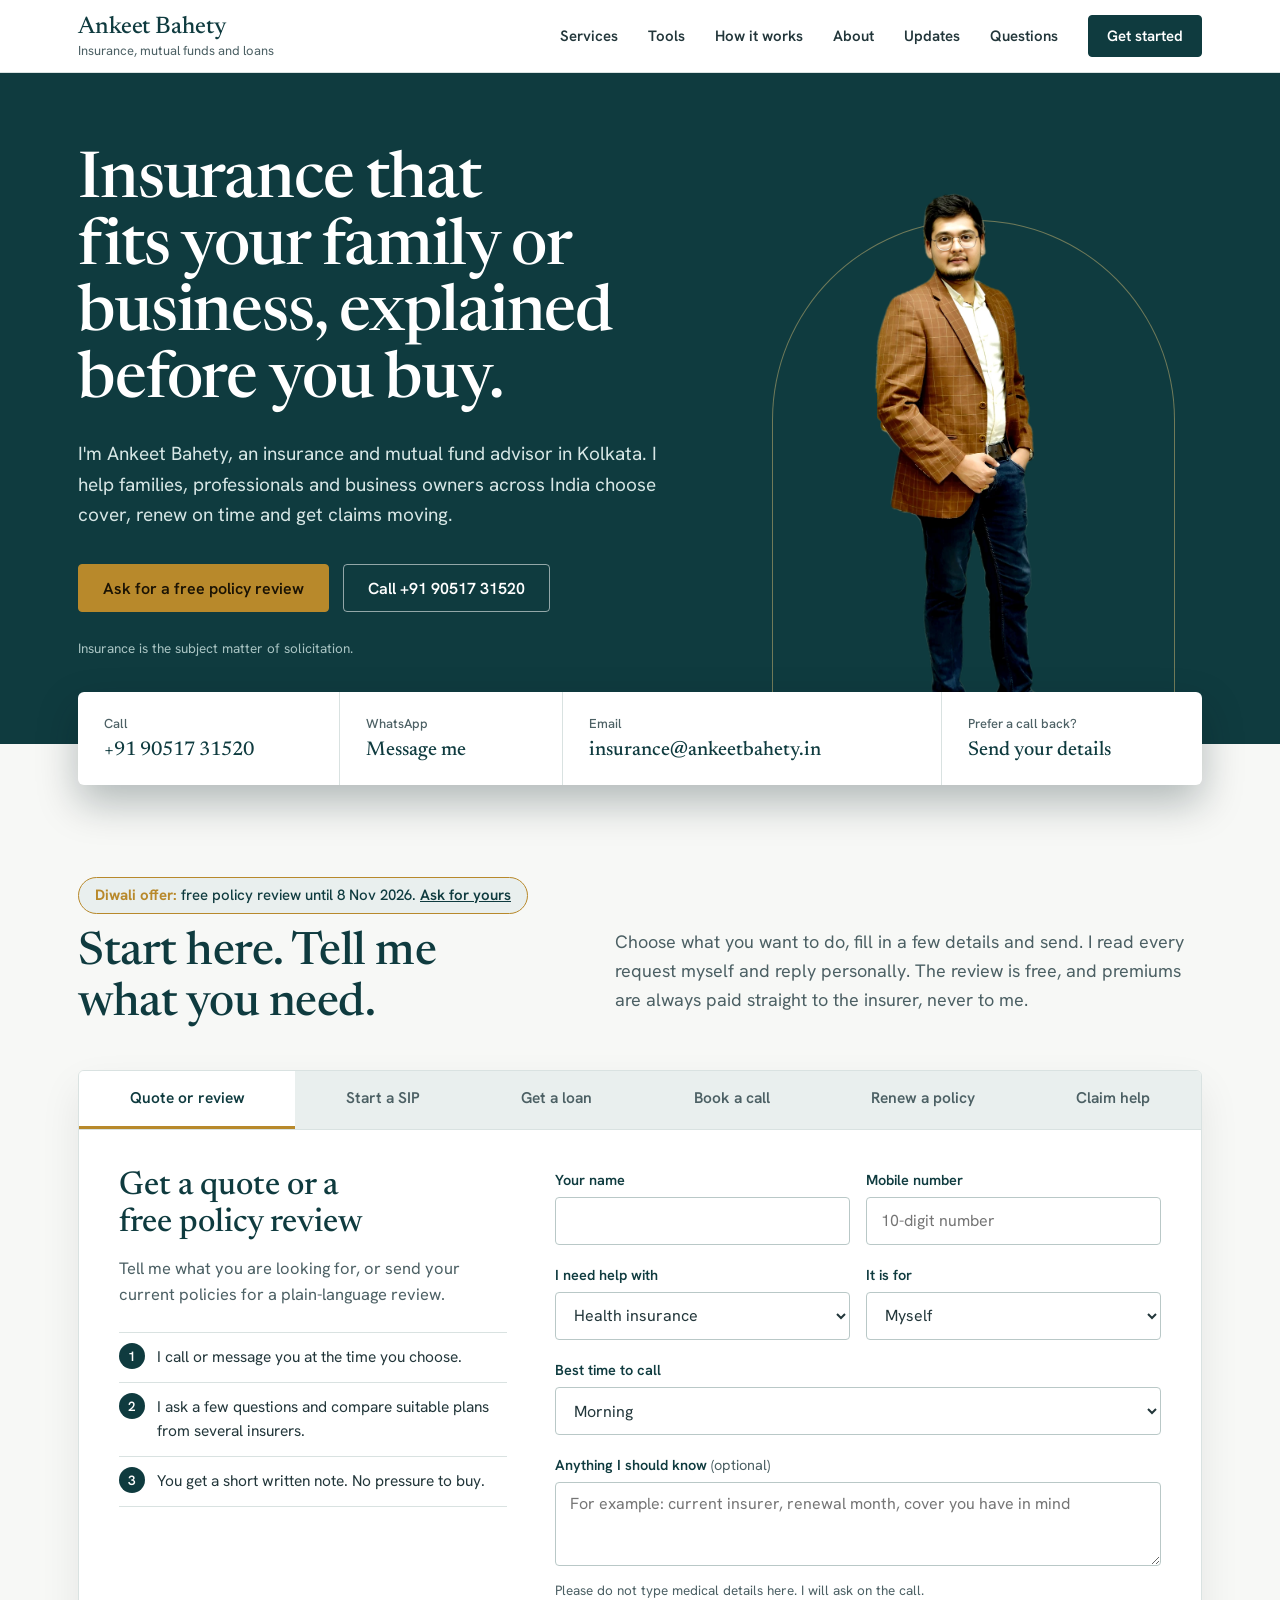
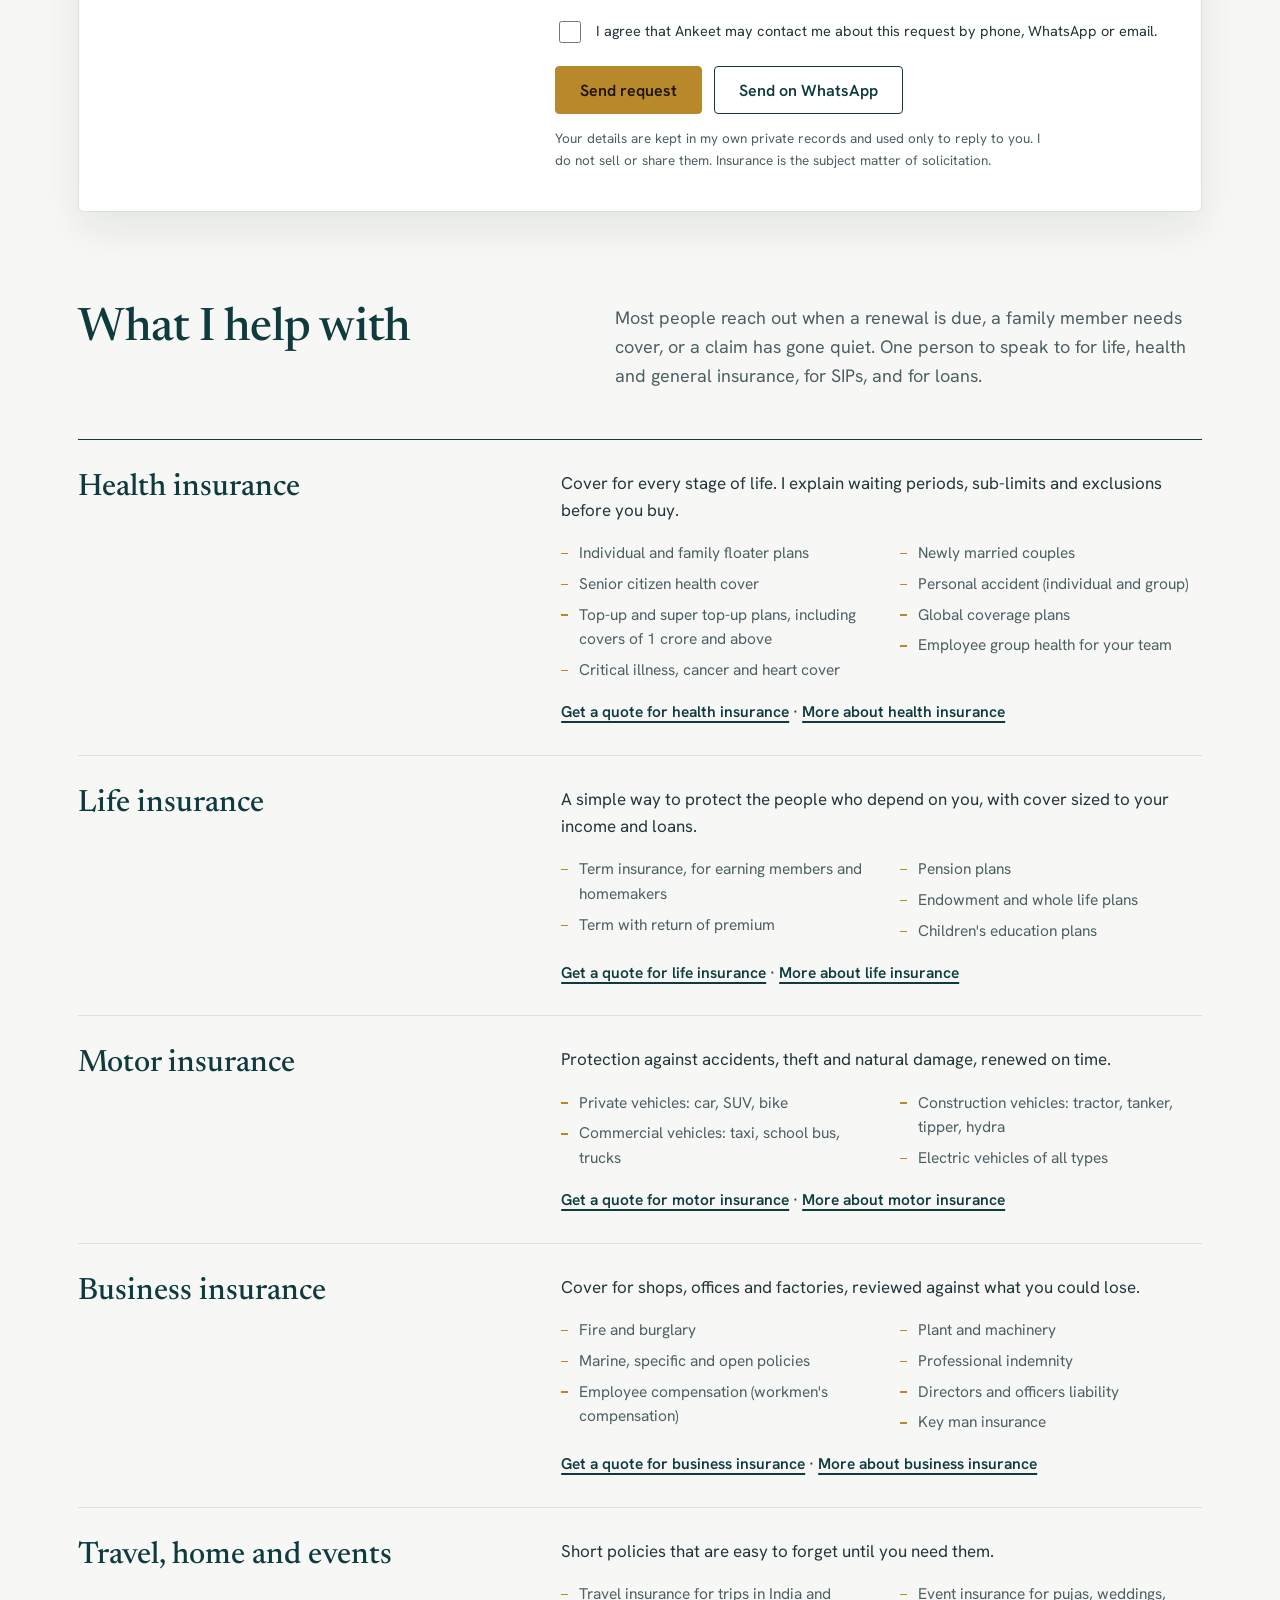
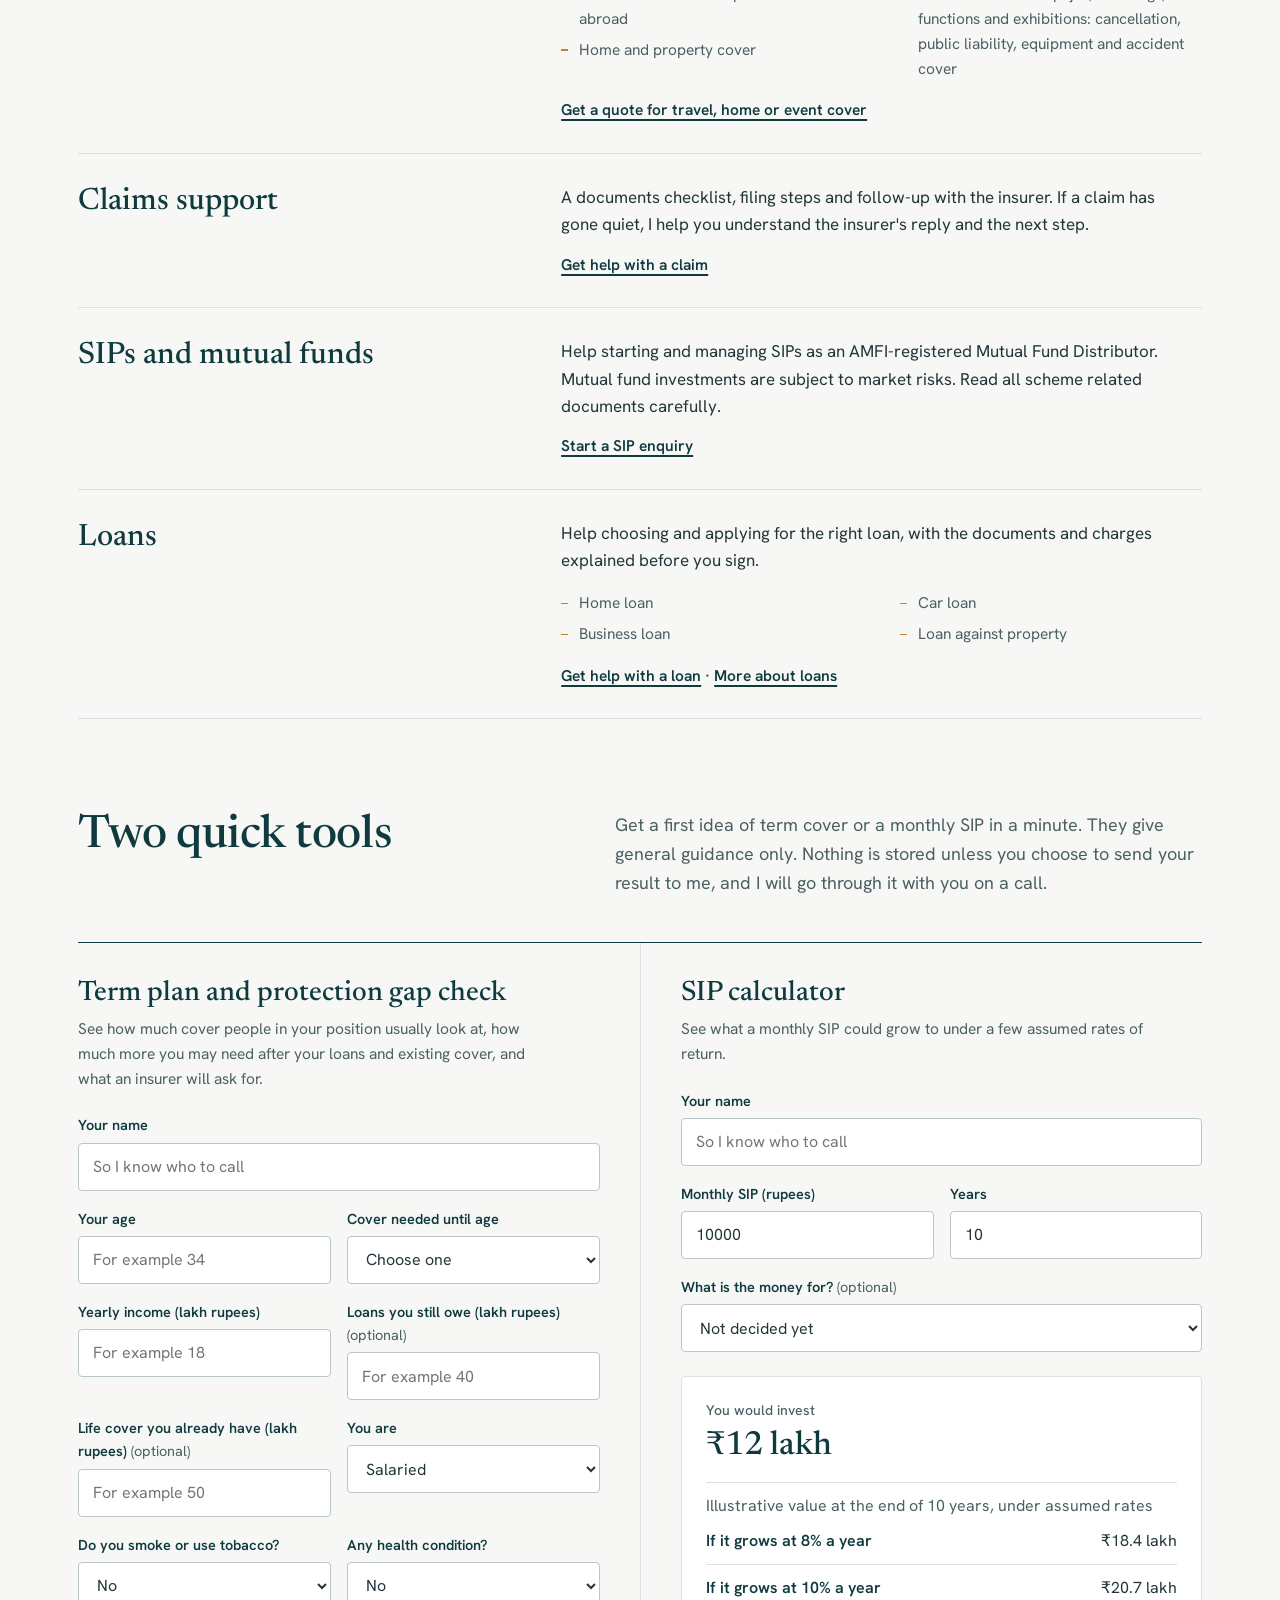
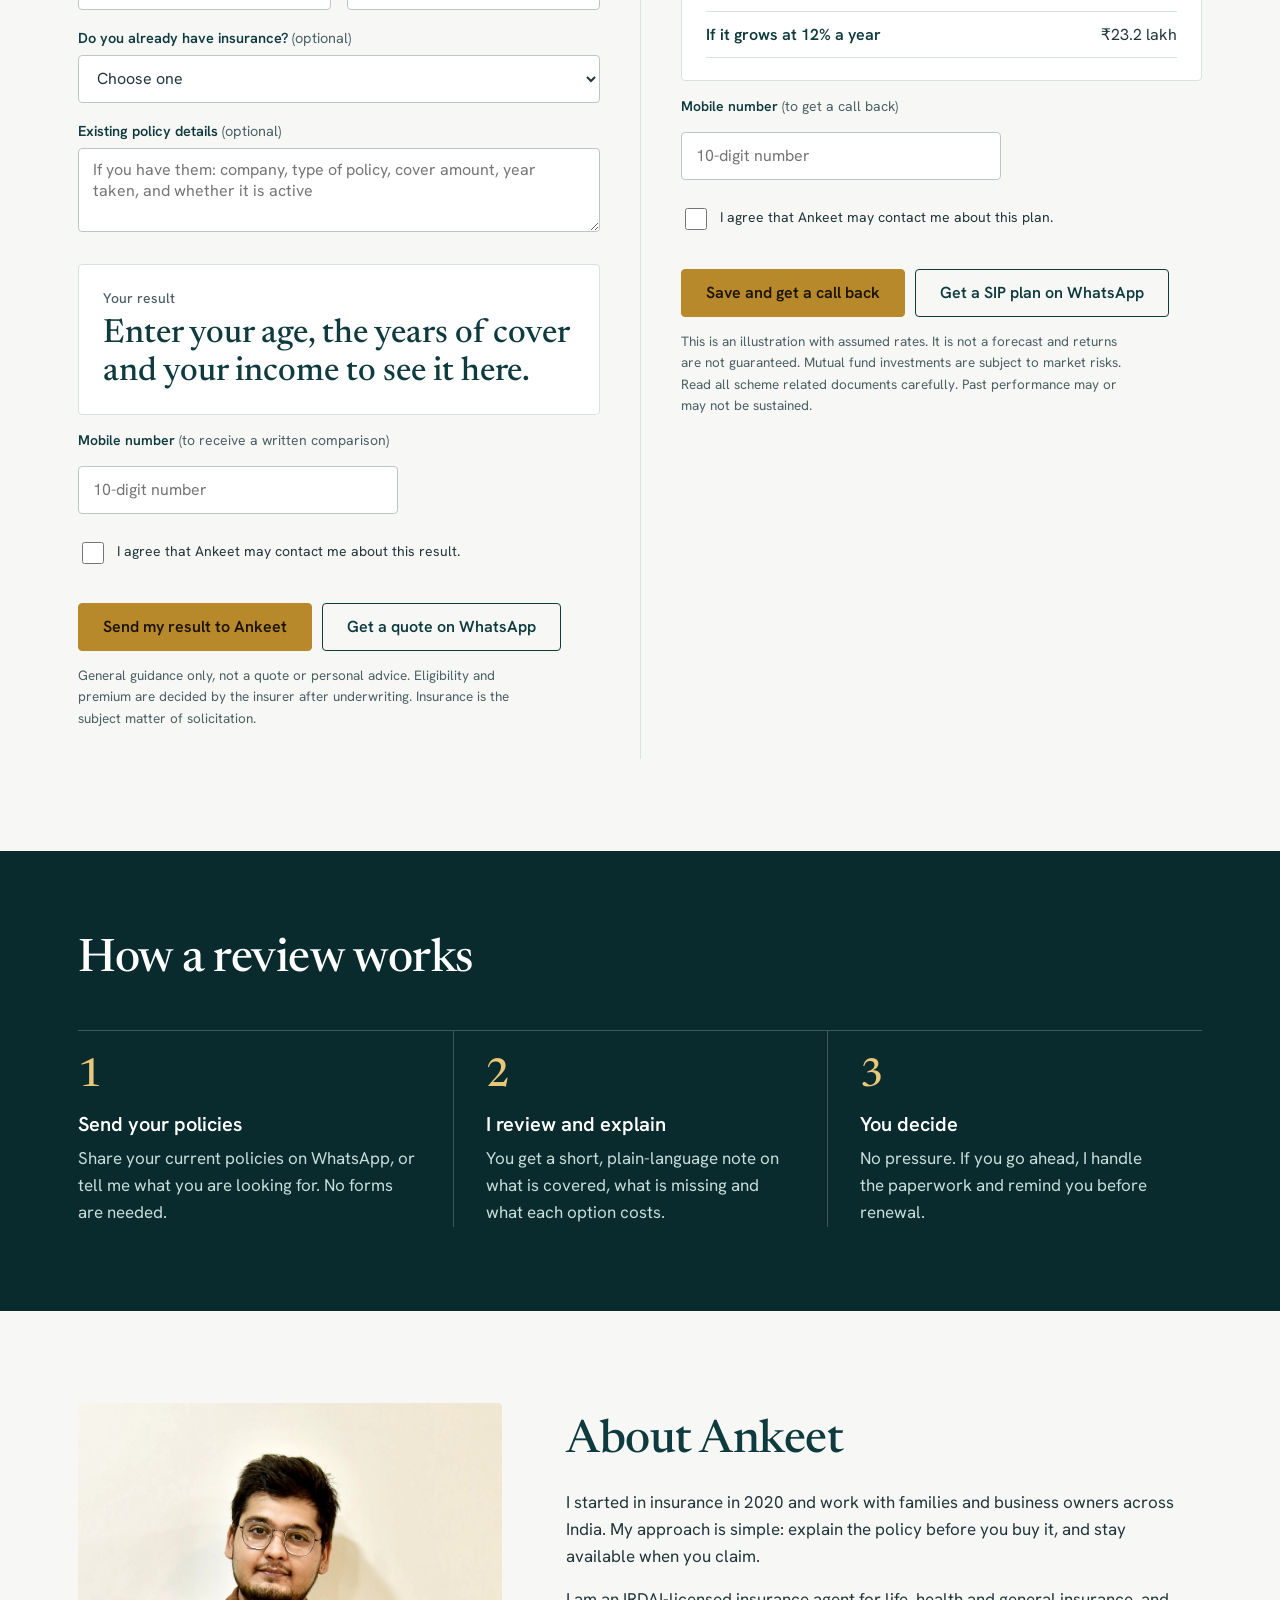
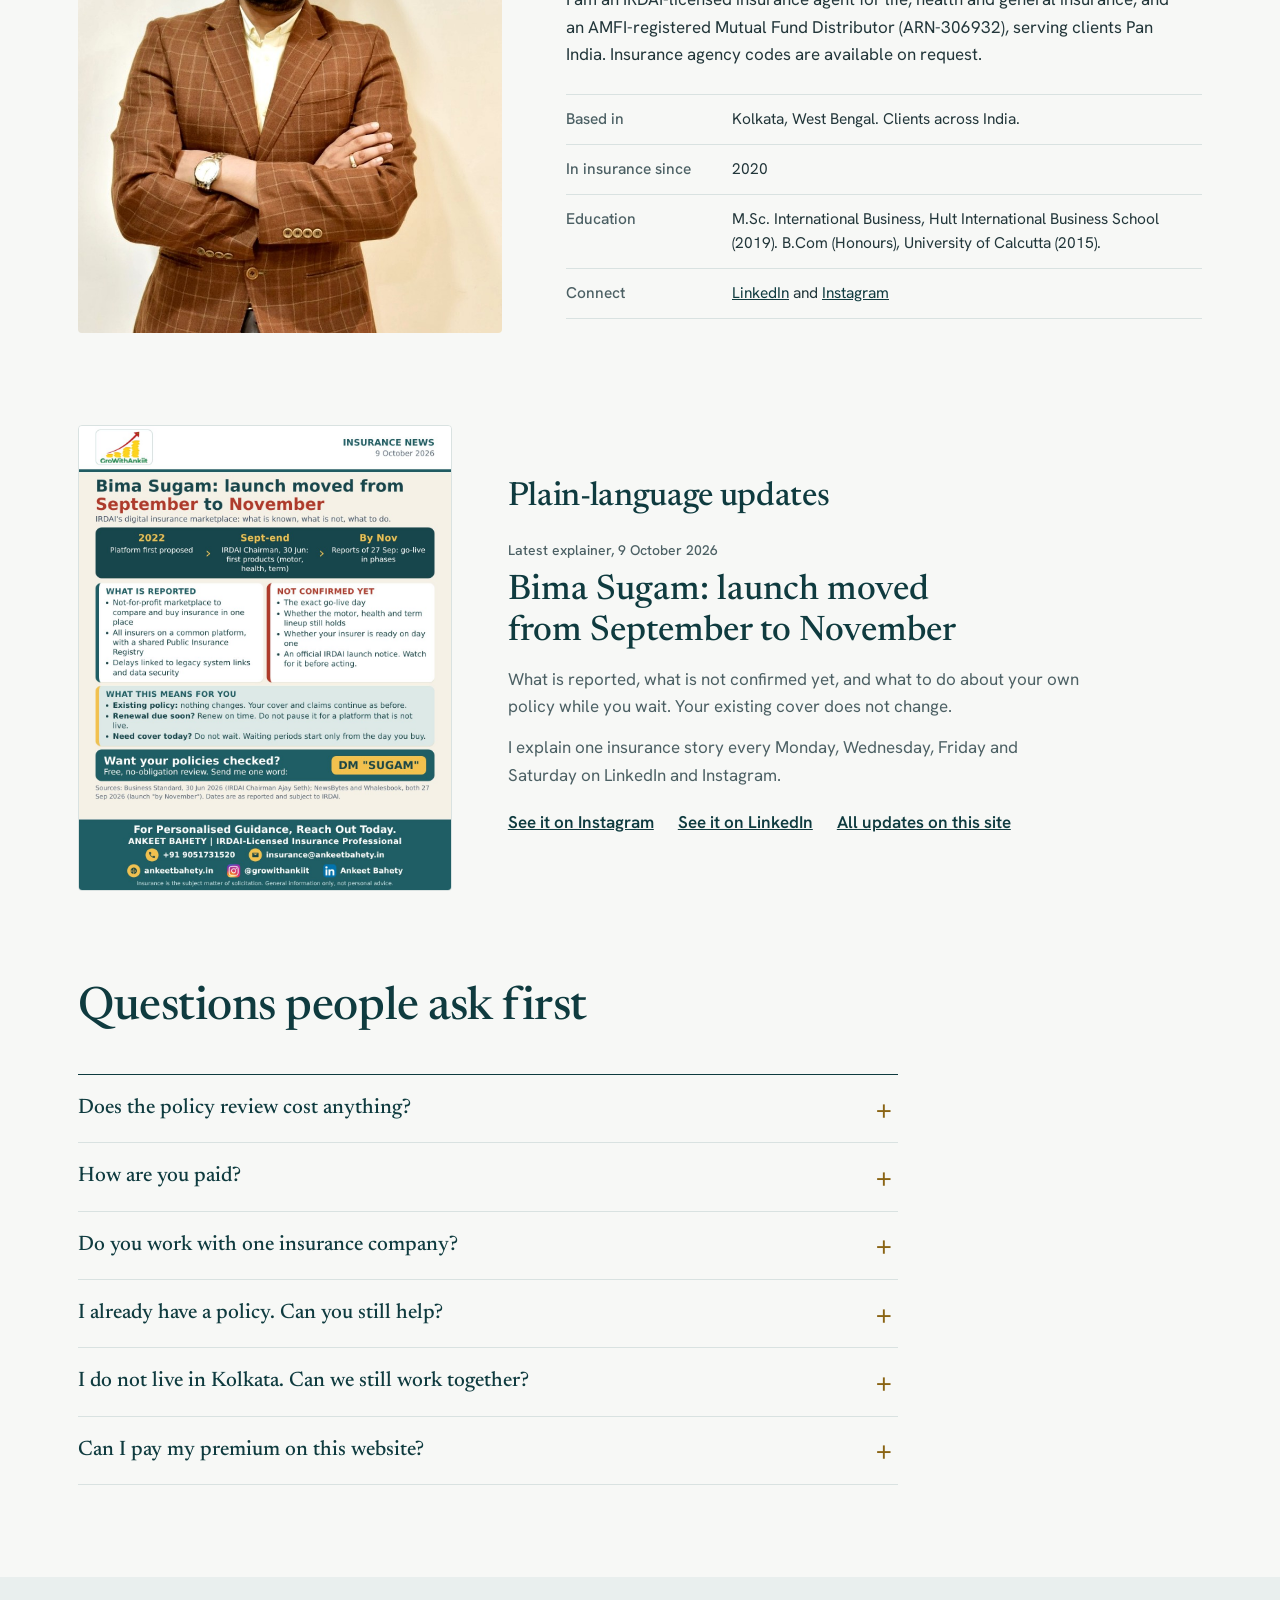
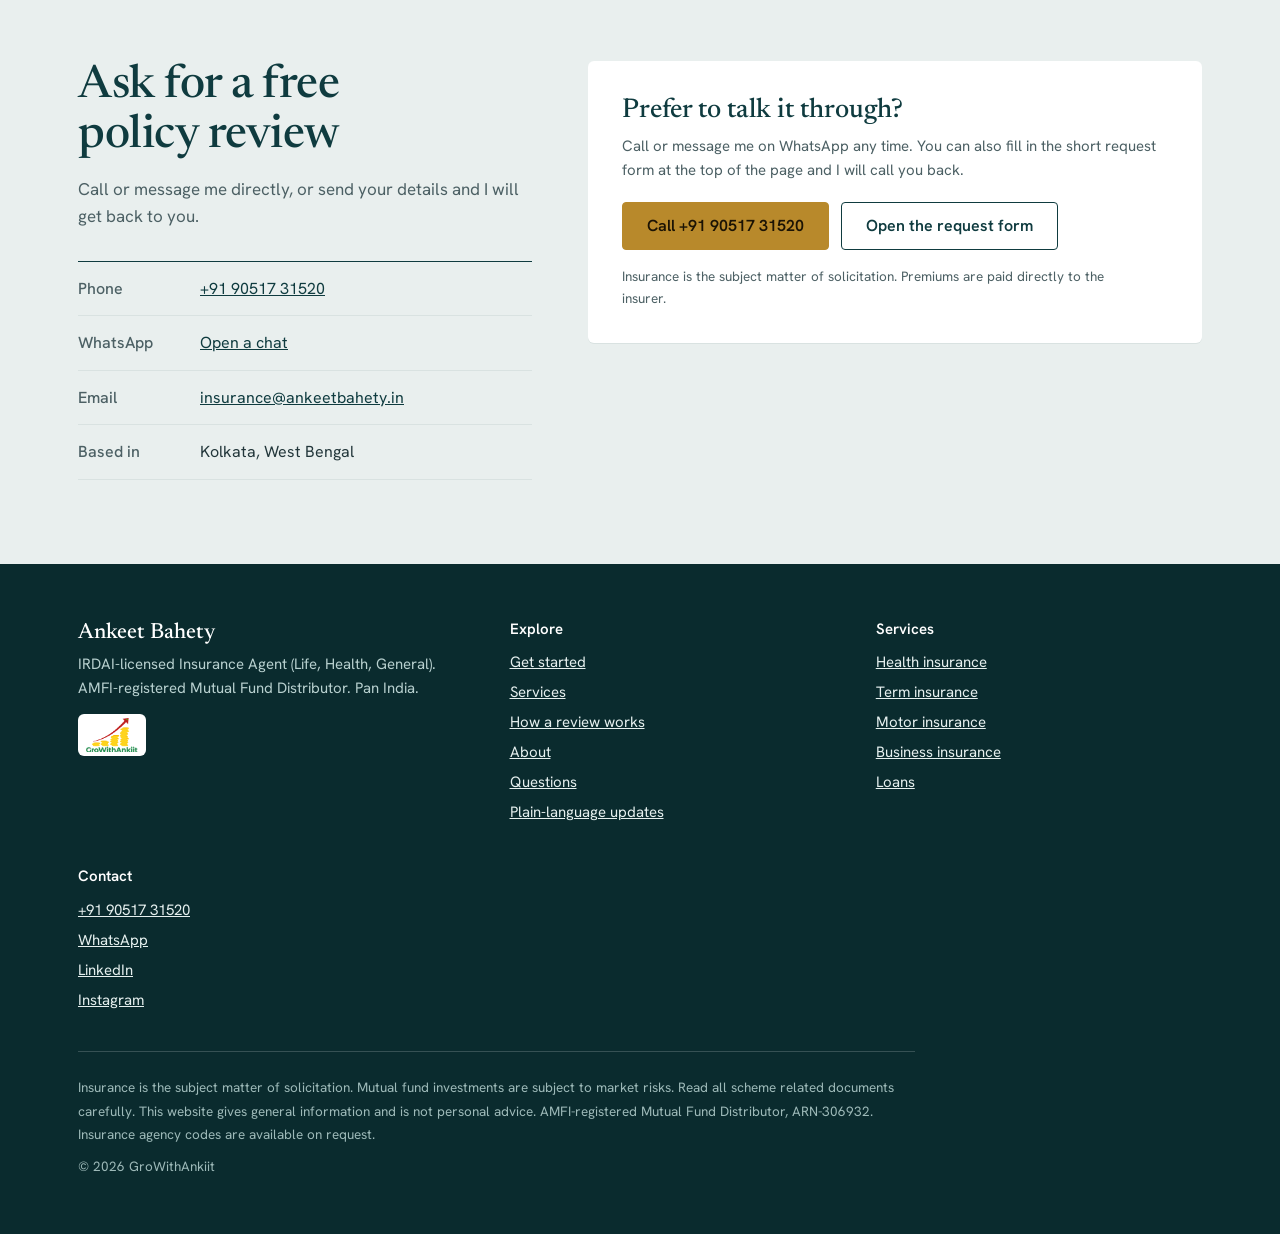
==== commit 1b3d01e0: "Enquiry desk, loans, protection gap check, updates and service pages" ====
--- a/index.html
+++ b/index.html
@@ -3,11 +3,11 @@
 <head>
 <meta charset="utf-8">
 <meta name="viewport" content="width=device-width, initial-scale=1">
-<title>Ankeet Bahety | Insurance and mutual funds, Pan India</title>
-<meta name="description" content="Ankeet Bahety helps families, professionals and business owners across India choose life, health and general insurance, renew on time and get claims moving. SIPs and mutual funds too.">
+<title>Ankeet Bahety | Insurance, mutual funds and loans, Pan India</title>
+<meta name="description" content="Ankeet Bahety helps families, professionals and business owners across India choose life, health and general insurance, renew on time and get claims moving. SIPs, mutual funds and loans too.">
 <link rel="canonical" href="https://ankeetbahety.in/">
 <link rel="icon" href="logo.png">
-<meta property="og:title" content="Ankeet Bahety | Insurance and mutual funds, Pan India">
+<meta property="og:title" content="Ankeet Bahety | Insurance, mutual funds and loans, Pan India">
 <meta property="og:description" content="Insurance cover that fits your family or business, explained before you buy. Ask for a free policy review.">
 <meta property="og:image" content="https://ankeetbahety.in/ankeet-about.jpg">
 <meta property="og:url" content="https://ankeetbahety.in/">
@@ -15,7 +15,7 @@
 <meta property="og:site_name" content="Ankeet Bahety">
 <meta property="og:locale" content="en_IN">
 <meta name="twitter:card" content="summary_large_image">
-<meta name="twitter:title" content="Ankeet Bahety | Insurance and mutual funds, Pan India">
+<meta name="twitter:title" content="Ankeet Bahety | Insurance, mutual funds and loans, Pan India">
 <meta name="twitter:description" content="Insurance cover that fits your family or business, explained before you buy. Ask for a free policy review.">
 <meta name="twitter:image" content="https://ankeetbahety.in/ankeet-about.jpg">
 <link rel="preconnect" href="https://fonts.googleapis.com">
@@ -253,6 +253,65 @@
   .bar .btn{min-height:46px;padding:8px 12px}
 }
 @media (prefers-reduced-motion:reduce){html{scroll-behavior:auto}*{transition:none!important}}
+
+
+.save{display:grid;gap:8px;margin:14px 0 4px}.save label{font-weight:600;font-size:14px}.save input[type=tel]{max-width:320px}
+.save .consent{font-weight:400;display:flex;gap:10px;align-items:flex-start}.toolbtns{display:flex;flex-wrap:wrap;gap:10px;margin-top:10px}
+.licence{margin-top:8px;font-size:13px;color:var(--muted)}
+/* ---- order hub ---- */
+.promo{display:inline-block;margin:0 0 14px;padding:8px 16px;border-radius:999px;background:var(--mist);border:1px solid var(--brass);color:var(--ink);font:500 15px/1.3 var(--sans)}
+.promo b{color:var(--brass)}.promo a{color:var(--ink);font-weight:600;text-decoration:underline}
+.hub{padding-top:92px}
+.hub .intro p.sub{max-width:36em}
+.hub-card{margin-top:40px;background:var(--white);border:1px solid var(--line);border-radius:6px;box-shadow:0 18px 40px rgba(5,25,27,.08);overflow:hidden}
+.tabs{display:flex;border-bottom:1px solid var(--line);overflow-x:auto;background:var(--mist);scrollbar-width:thin}
+.tab{flex:1 0 auto;min-height:58px;padding:14px 24px;background:transparent;border:0;border-bottom:3px solid transparent;font:600 15.5px/1.2 var(--sans);color:var(--muted);cursor:pointer;white-space:nowrap}
+.tab:hover{color:var(--ink)}
+.tab[aria-selected="true"]{background:var(--white);color:var(--ink);border-bottom-color:var(--brass)}
+.panel{padding:38px 40px 40px;display:grid;grid-template-columns:minmax(0,.78fr) minmax(0,1.22fr);gap:48px;align-items:start}
+.panel[hidden]{display:none}
+.panel h3{font-size:clamp(1.6rem,2.6vw,2.05rem);line-height:1.15}
+.panel .lead{margin-top:12px;color:var(--muted);font-size:16.5px;max-width:28em}
+.next{margin:24px 0 0;padding:0;list-style:none;counter-reset:n;border-top:1px solid var(--line)}
+.next li{counter-increment:n;position:relative;padding:12px 0 12px 38px;border-bottom:1px solid var(--line);font-size:15.5px;color:var(--text)}
+.next li::before{content:counter(n);position:absolute;left:0;top:10px;width:26px;height:26px;border-radius:50%;background:var(--ink);color:var(--white);font:600 13.5px/26px var(--sans);text-align:center}
+.hub .fields{margin-top:0}
+.hub .hint{font-size:13.5px;color:var(--muted);margin-top:5px}
+.hub .hp{position:absolute;left:-9999px;width:1px;height:1px;overflow:hidden}
+.consent{display:flex;gap:12px;align-items:flex-start;margin-top:18px;font-size:14.5px;color:var(--text);font-weight:400;cursor:pointer}
+.consent input{width:22px;min-height:22px;height:22px;flex:none;margin-top:2px;accent-color:var(--ink)}
+.hub .sendrow{margin-top:20px}
+.hub .tiny{margin-top:14px}
+.fieldnote{margin-top:16px;padding:12px 14px;background:#FBF3DF;border-left:3px solid var(--brass);font-size:14.5px;color:#4A3A12}
+.done{background:var(--mist);border-radius:6px;padding:30px 30px 26px}
+.done h4{margin:0;font:500 clamp(1.5rem,2.4vw,1.9rem)/1.2 var(--serif);color:var(--ink)}
+.done p{margin-top:10px;color:var(--text);max-width:34em}
+.done .sum{margin:18px 0 0;padding:0;list-style:none;border-top:1px solid #C7D5D4;font-size:15px}
+.done .sum li{display:grid;grid-template-columns:130px 1fr;gap:12px;padding:8px 0;border-bottom:1px solid #C7D5D4}
+.done .sum li span:first-child{color:var(--muted);font-weight:500}
+.done .acts{margin-top:20px;display:flex;flex-wrap:wrap;gap:12px}
+.done .state{margin-top:14px;font-size:14.5px;color:var(--muted)}
+.pay{margin-top:26px;padding-top:22px;border-top:1px solid var(--line)}
+.pay h4{margin:0 0 6px;font:600 16px/1.3 var(--sans);color:var(--ink)}
+.pay p{font-size:14.5px;color:var(--muted);max-width:36em}
+.pay ul{margin:14px 0 0;padding:0;list-style:none;display:flex;flex-wrap:wrap;gap:10px}
+.pay a{display:inline-flex;align-items:center;min-height:42px;padding:8px 16px;border:1.5px solid var(--ink);border-radius:4px;font-weight:600;font-size:14.5px;text-decoration:none;color:var(--ink);background:var(--white)}
+.pay a:hover{background:var(--ink);color:var(--white)}
+.ask{margin-top:14px;font-weight:600;font-size:15.5px}
+.ask a{text-decoration-thickness:1.5px;text-underline-offset:4px}
+.soon{display:inline-block;margin-left:8px;font-size:12px;font-weight:600;letter-spacing:.04em;text-transform:uppercase;color:var(--brass-dark)}
+@media (max-width:980px){
+  .panel{grid-template-columns:1fr;gap:28px;padding:30px 26px 32px}
+}
+@media (max-width:640px){
+  .hub{padding-top:68px}
+  .panel{padding:26px 18px 28px}
+  .tab{padding:14px 18px}
+  .done{padding:24px 20px}
+  .done .sum li{grid-template-columns:1fr;gap:2px}
+}
+.hub .err:empty{display:none}
+.hub .fields{gap:18px 16px}
 </style>
 <script type="application/ld+json">
 {
@@ -275,7 +334,7 @@
    "name": "Ankeet Bahety",
    "alternateName": "GroWithAnkiit",
    "url": "https://ankeetbahety.in/",
-   "description": "Ankeet Bahety is an IRDAI-licensed insurance agent (life, health and general) and AMFI-registered mutual fund distributor based in Kolkata, serving families, professionals and business owners across India.",
+   "description": "Ankeet Bahety is an IRDAI-licensed insurance agent (life, health and general) and AMFI-registered mutual fund distributor based in Kolkata, serving families, professionals and business owners across India, and helps with home, business and car loans and loans against property.",
    "logo": {
     "@type": "ImageObject",
     "url": "https://ankeetbahety.in/logo.png"
@@ -299,13 +358,18 @@
     "Motor insurance",
     "Business insurance",
     "Insurance claims support",
-    "Mutual fund SIPs"
+    "Mutual fund SIPs",
+    "Event insurance",
+    "Home loans",
+    "Business loans",
+    "Car loans",
+    "Loan against property"
    ],
    "founder": {
     "@id": "https://ankeetbahety.in/#ankeet"
    },
    "sameAs": [
-    "https://www.linkedin.com/in/ankeet-bahety-38492690/",
+    "https://www.linkedin.com/in/ankeetbahety/",
     "https://www.instagram.com/growithankiit/"
    ]
   },
@@ -320,7 +384,7 @@
     "@id": "https://ankeetbahety.in/#agency"
    },
    "sameAs": [
-    "https://www.linkedin.com/in/ankeet-bahety-38492690/",
+    "https://www.linkedin.com/in/ankeetbahety/",
     "https://www.instagram.com/growithankiit/"
    ]
   },
@@ -367,11 +431,29 @@
       "@type": "Answer",
       "text": "Yes. I work with clients across India over phone and WhatsApp."
      }
+    },
+    {
+     "@type": "Question",
+     "name": "Can I pay my premium on this website?",
+     "acceptedAnswer": {
+      "@type": "Answer",
+      "text": "No. Premiums are always paid directly to the insurer, through its official website, app or payment link, and never to me or through this site. Tell me which policy is due and I will send you the insurer's official link."
+     }
     }
    ]
   }
  ]
 }
+</script>
+<script>
+window.DESK="https://script.google.com/macros/s/AKfycbzLhPdB4ZxJHdBjlj8Kc9LF4zQ0Ti3sBKwInO-8bXq9bez_TYS74HYgX2cYlGUqivtW/exec";
+window.deskPost=function(type,name,phone,rows,extra){
+  if(!window.DESK) return Promise.resolve('off');
+  var b=new URLSearchParams(); b.set('type',type); b.set('name',name); b.set('phone',phone);
+  b.set('details',rows.map(function(r){return r[0]+': '+r[1];}).join(' | ')); b.set('page',location.href.split('#')[0]);
+  if(extra){Object.keys(extra).forEach(function(k){b.set(k,extra[k]);});}
+  return fetch(window.DESK,{method:'POST',mode:'no-cors',body:b,keepalive:true}).then(function(){return 'ok';},function(){return 'fail';});
+};
 </script>
 </head>
 <body>
@@ -380,15 +462,16 @@
   <div class="wrap">
     <a class="mark" href="#top" aria-label="Ankeet Bahety, home">
       <b>Ankeet Bahety</b>
-      <span>Insurance and mutual funds</span>
+      <span>Insurance, mutual funds and loans</span>
     </a>
     <nav class="nav" aria-label="Main">
       <a class="l" href="#services">Services</a>
       <a class="l" href="#tools">Tools</a>
       <a class="l" href="#how">How it works</a>
       <a class="l" href="#about">About</a>
+      <a class="l" href="updates.html">Updates</a>
       <a class="l" href="#questions">Questions</a>
-      <a class="btn btn-ink" href="#contact">Request a call back</a>
+      <a class="btn btn-ink" href="#start">Get started</a>
     </nav>
   </div>
 </header>
@@ -400,7 +483,7 @@
       <h1>Insurance that fits your family or business, explained before you buy.</h1>
       <p class="lede">I'm Ankeet Bahety, an insurance and mutual fund advisor in Kolkata. I help families, professionals and business owners across India choose cover, renew on time and get claims moving.</p>
       <div class="acts">
-        <a class="btn btn-primary" href="#contact">Ask for a free policy review</a>
+        <a class="btn btn-primary" href="#start">Ask for a free policy review</a>
         <a class="btn btn-outline" href="tel:+919051731520">Call +91 90517 31520</a>
       </div>
       <p class="fine">Insurance is the subject matter of solicitation.</p>
@@ -417,50 +500,70 @@
       <a href="tel:+919051731520"><small>Call</small><strong>+91 90517 31520</strong></a>
       <a id="wa1" href="https://wa.me/919051731520?text=Hi%20Ankeet%2C%20I%27d%20like%20a%20free%20policy%20review."><small>WhatsApp</small><strong>Message me</strong></a>
       <a id="em1" href="#contact"><small>Email</small><strong>Show address</strong></a>
-      <a href="#contact"><small>Prefer a call back?</small><strong>Send your details</strong></a>
+      <a href="#start"><small>Prefer a call back?</small><strong>Send your details</strong></a>
     </div>
   </div>
 </div>
+
+<section class="hub" id="start">
+  <div class="wrap">
+    <p class="promo"><b>Diwali offer:</b> free policy review until 8 Nov 2026. <a href="#start" data-open="quote" data-topic="Reviewing my current policies">Ask for yours</a></p>
+    <div class="intro">
+      <h2>Start here. Tell me what you need.</h2>
+      <p class="sub">Choose what you want to do, fill in a few details and send. I read every request myself and reply personally. The review is free, and premiums are always paid straight to the insurer, never to me.</p>
+    </div>
+    <div class="hub-card">
+      <div class="tabs" role="tablist" aria-label="What would you like to do?" id="tabs"></div>
+      <div id="panels"></div>
+      <noscript><div class="panel"><div><h3>Please use call or WhatsApp</h3><p class="lead">The request form needs JavaScript. You can call +91 90517 31520 or message me on WhatsApp instead.</p></div></div></noscript>
+    </div>
+  </div>
+</section>
 
 <section id="services">
   <div class="wrap">
     <div class="intro">
       <h2>What I help with</h2>
-      <p class="sub">Most people reach out when a renewal is due, a family member needs cover, or a claim has gone quiet. One person to speak to for life, health and general insurance, and for SIPs.</p>
+      <p class="sub">Most people reach out when a renewal is due, a family member needs cover, or a claim has gone quiet. One person to speak to for life, health and general insurance, for SIPs, and for loans.</p>
     </div>
     <div class="svc">
       <div class="svc-row">
         <h3>Health insurance</h3>
         <div><p class="what">Cover for every stage of life. I explain waiting periods, sub-limits and exclusions before you buy.</p>
-        <ul><li>Individual and family floater plans</li><li>Senior citizen health cover</li><li>Top-up and super top-up plans, including covers of 1 crore and above</li><li>Critical illness, cancer and heart cover</li><li>Newly married couples</li><li>Personal accident (individual and group)</li><li>Global coverage plans</li><li>Employee group health for your team</li></ul></div>
+        <ul><li>Individual and family floater plans</li><li>Senior citizen health cover</li><li>Top-up and super top-up plans, including covers of 1 crore and above</li><li>Critical illness, cancer and heart cover</li><li>Newly married couples</li><li>Personal accident (individual and group)</li><li>Global coverage plans</li><li>Employee group health for your team</li></ul><p class="ask"><a href="#start" data-open="quote" data-topic="Health insurance">Get a quote for health insurance</a> · <a href="health-insurance.html">More about health insurance</a></p></div>
       </div>
       <div class="svc-row">
         <h3>Life insurance</h3>
         <div><p class="what">A simple way to protect the people who depend on you, with cover sized to your income and loans.</p>
-        <ul><li>Term insurance, for earning members and homemakers</li><li>Term with return of premium</li><li>Pension plans</li><li>Endowment and whole life plans</li><li>Children's education plans</li></ul></div>
+        <ul><li>Term insurance, for earning members and homemakers</li><li>Term with return of premium</li><li>Pension plans</li><li>Endowment and whole life plans</li><li>Children's education plans</li></ul><p class="ask"><a href="#start" data-open="quote" data-topic="Life or term insurance">Get a quote for life insurance</a> · <a href="term-insurance.html">More about life insurance</a></p></div>
       </div>
       <div class="svc-row">
         <h3>Motor insurance</h3>
         <div><p class="what">Protection against accidents, theft and natural damage, renewed on time.</p>
-        <ul><li>Private vehicles: car, SUV, bike</li><li>Commercial vehicles: taxi, school bus, trucks</li><li>Construction vehicles: tractor, tanker, tipper, hydra</li><li>Electric vehicles of all types</li></ul></div>
+        <ul><li>Private vehicles: car, SUV, bike</li><li>Commercial vehicles: taxi, school bus, trucks</li><li>Construction vehicles: tractor, tanker, tipper, hydra</li><li>Electric vehicles of all types</li></ul><p class="ask"><a href="#start" data-open="quote" data-topic="Motor insurance">Get a quote for motor insurance</a> · <a href="motor-insurance.html">More about motor insurance</a></p></div>
       </div>
       <div class="svc-row">
         <h3>Business insurance</h3>
         <div><p class="what">Cover for shops, offices and factories, reviewed against what you could lose.</p>
-        <ul><li>Fire and burglary</li><li>Marine, specific and open policies</li><li>Employee compensation (workmen's compensation)</li><li>Plant and machinery</li><li>Professional indemnity</li><li>Directors and officers liability</li><li>Key man insurance</li></ul></div>
+        <ul><li>Fire and burglary</li><li>Marine, specific and open policies</li><li>Employee compensation (workmen's compensation)</li><li>Plant and machinery</li><li>Professional indemnity</li><li>Directors and officers liability</li><li>Key man insurance</li></ul><p class="ask"><a href="#start" data-open="quote" data-topic="Business insurance">Get a quote for business insurance</a> · <a href="business-insurance.html">More about business insurance</a></p></div>
       </div>
       <div class="svc-row">
-        <h3>Travel and home</h3>
+        <h3>Travel, home and events</h3>
         <div><p class="what">Short policies that are easy to forget until you need them.</p>
-        <ul><li>Travel insurance for trips in India and abroad</li><li>Home and property cover</li></ul></div>
+        <ul><li>Travel insurance for trips in India and abroad</li><li>Home and property cover</li><li>Event insurance for pujas, weddings, functions and exhibitions: cancellation, public liability, equipment and accident cover</li></ul><p class="ask"><a href="#start" data-open="quote" data-topic="Travel or home insurance">Get a quote for travel, home or event cover</a></p></div>
       </div>
       <div class="svc-row">
         <h3>Claims support</h3>
-        <div><p class="what">A documents checklist, filing steps and follow-up with the insurer. If a claim has gone quiet, I help you understand the insurer's reply and the next step.</p></div>
+        <div><p class="what">A documents checklist, filing steps and follow-up with the insurer. If a claim has gone quiet, I help you understand the insurer's reply and the next step.</p><p class="ask"><a href="#start" data-open="claim">Get help with a claim</a></p></div>
       </div>
       <div class="svc-row">
         <h3>SIPs and mutual funds</h3>
-        <div><p class="what">Help starting and managing SIPs as an AMFI-registered Mutual Fund Distributor. Mutual fund investments are subject to market risks. Read all scheme related documents carefully.</p></div>
+        <div><p class="what">Help starting and managing SIPs as an AMFI-registered Mutual Fund Distributor. Mutual fund investments are subject to market risks. Read all scheme related documents carefully.</p><p class="ask"><a href="#start" data-open="sip">Start a SIP enquiry</a></p></div>
+      </div>
+      <div class="svc-row">
+        <h3>Loans</h3>
+        <div><p class="what">Help choosing and applying for the right loan, with the documents and charges explained before you sign.</p>
+        <ul><li>Home loan</li><li>Business loan</li><li>Car loan</li><li>Loan against property</li></ul><p class="ask"><a href="#start" data-open="loan">Get help with a loan</a> · <a href="loans.html">More about loans</a></p></div>
       </div>
     </div>
   </div>
@@ -471,18 +574,20 @@
   <div class="wrap">
     <div class="intro">
       <h2>Two quick tools</h2>
-      <p class="sub">Get a first idea of term cover or a monthly SIP in a minute. They give general guidance only, nothing you enter is stored, and I will go through the results with you on a call.</p>
+      <p class="sub">Get a first idea of term cover or a monthly SIP in a minute. They give general guidance only. Nothing is stored unless you choose to send your result to me, and I will go through it with you on a call.</p>
     </div>
     <div class="tools">
 
       <div class="tool" id="term">
-        <h3>Term plan check</h3>
-        <p class="lead">See how much cover people in your position usually look at, and what an insurer will ask for.</p>
+        <h3>Term plan and protection gap check</h3>
+        <p class="lead">See how much cover people in your position usually look at, how much more you may need after your loans and existing cover, and what an insurer will ask for.</p>
         <div class="fields">
           <div class="full"><label for="t-name">Your name</label><input id="t-name" type="text" autocomplete="name" placeholder="So I know who to call"></div>
           <div><label for="t-age">Your age</label><input id="t-age" type="number" inputmode="numeric" min="18" max="80" placeholder="For example 34"></div>
           <div><label for="t-term">Cover needed until age</label><select id="t-term"><option value="">Choose one</option><option value="70">70 years</option><option value="75">75 years</option><option value="80">80 years</option><option value="85">85 years</option><option value="99">99 years</option></select></div>
           <div><label for="t-inc">Yearly income (lakh rupees)</label><input id="t-inc" type="number" inputmode="decimal" min="0" step="0.5" placeholder="For example 18"></div>
+          <div><label for="t-debt">Loans you still owe (lakh rupees) <span class="opt">(optional)</span></label><input id="t-debt" type="number" inputmode="decimal" min="0" step="1" placeholder="For example 40"></div>
+          <div><label for="t-cov">Life cover you already have (lakh rupees) <span class="opt">(optional)</span></label><input id="t-cov" type="number" inputmode="decimal" min="0" step="1" placeholder="For example 50"></div>
           <div><label for="t-occ">You are</label>
             <select id="t-occ"><option value="Salaried">Salaried</option><option value="Self-employed">Self-employed</option><option value="Business owner">A business owner</option></select></div>
           <div><label for="t-tob">Do you smoke or use tobacco?</label>
@@ -495,7 +600,8 @@
         </div>
         <div class="out" id="t-out" aria-live="polite"><div class="cap">Your result</div><div class="big">Enter your age, the years of cover and your income to see it here.</div></div>
         <p class="need" id="t-need" role="alert" hidden></p>
-        <button type="button" class="btn btn-primary" id="t-send">Get a quote</button>
+        <div class="save" id="t-save"><label for="t-ph">Mobile number <span class="opt">(to receive a written comparison)</span></label><input id="t-ph" type="tel" inputmode="tel" autocomplete="tel" placeholder="10-digit number"><label class="consent"><input type="checkbox" id="t-ok"><span>I agree that Ankeet may contact me about this result.</span></label></div>
+        <div class="toolbtns"><button type="button" class="btn btn-primary" id="t-direct">Send my result to Ankeet</button><button type="button" class="btn btn-line" id="t-send">Get a quote on WhatsApp</button></div>
         <p class="small">General guidance only, not a quote or personal advice. Eligibility and premium are decided by the insurer after underwriting. Insurance is the subject matter of solicitation.</p>
       </div>
 
@@ -511,7 +617,8 @@
         </div>
         <div class="out" id="s-out" aria-live="polite"></div>
         <p class="need" id="s-need" role="alert" hidden></p>
-        <button type="button" class="btn btn-primary" id="s-send">Get a SIP plan</button>
+        <div class="save" id="s-save"><label for="s-ph">Mobile number <span class="opt">(to get a call back)</span></label><input id="s-ph" type="tel" inputmode="tel" autocomplete="tel" placeholder="10-digit number"><label class="consent"><input type="checkbox" id="s-ok"><span>I agree that Ankeet may contact me about this plan.</span></label></div>
+        <div class="toolbtns"><button type="button" class="btn btn-primary" id="s-direct">Save and get a call back</button><button type="button" class="btn btn-line" id="s-send">Get a SIP plan on WhatsApp</button></div>
         <p class="small">This is an illustration with assumed rates. It is not a forecast and returns are not guaranteed. Mutual fund investments are subject to market risks. Read all scheme related documents carefully. Past performance may or may not be sustained.</p>
       </div>
 
@@ -536,12 +643,12 @@
     <div>
       <h2>About Ankeet</h2>
       <p style="margin-top:22px">I started in insurance in 2020 and work with families and business owners across India. My approach is simple: explain the policy before you buy it, and stay available when you claim.</p>
-      <p>I am an IRDAI-licensed insurance agent for life, health and general insurance, and an AMFI-registered Mutual Fund Distributor, serving clients Pan India. Registration details are available on request.</p>
+      <p>I am an IRDAI-licensed insurance agent for life, health and general insurance, and an AMFI-registered Mutual Fund Distributor (ARN-306932), serving clients Pan India. Insurance agency codes are available on request.</p>
       <ul class="creds">
         <li><span>Based in</span><span>Kolkata, West Bengal. Clients across India.</span></li>
         <li><span>In insurance since</span><span>2020</span></li>
         <li><span>Education</span><span>M.Sc. International Business, Hult International Business School (2019). B.Com (Honours), University of Calcutta (2015).</span></li>
-        <li><span>Connect</span><span><a href="https://www.linkedin.com/in/ankeet-bahety-38492690/">LinkedIn</a> and <a href="https://www.instagram.com/growithankiit/">Instagram</a></span></li>
+        <li><span>Connect</span><span><a href="https://www.linkedin.com/in/ankeetbahety/">LinkedIn</a> and <a href="https://www.instagram.com/growithankiit/">Instagram</a></span></li>
       </ul>
     </div>
   </div>
@@ -560,6 +667,7 @@
         <div class="links">
           <a href="https://www.instagram.com/p/DeRUN9QIF6Q/">See it on Instagram</a>
           <a href="https://www.linkedin.com/feed/update/urn:li:share:7514267494925180928/">See it on LinkedIn</a>
+          <a href="updates.html">All updates on this site</a>
         </div>
       </div>
     </div>
@@ -575,6 +683,7 @@
       <details><summary>Do you work with one insurance company?</summary><p>No. I can place policies with several insurers, so I compare options for your situation instead of offering one product.</p></details>
       <details><summary>I already have a policy. Can you still help?</summary><p>Yes. Send me the policy and I will tell you in plain words what it covers and what it does not. I also help with renewals and with claims.</p></details>
       <details><summary>I do not live in Kolkata. Can we still work together?</summary><p>Yes. I work with clients across India over phone and WhatsApp.</p></details>
+      <details><summary>Can I pay my premium on this website?</summary><p>No. Premiums are always paid directly to the insurer, through its official website, app or payment link, and never to me or through this site. Tell me which policy is due and I will send you the insurer's official link.</p></details>
     </div>
   </div>
 </section>
@@ -591,23 +700,15 @@
         <li><span>Based in</span><span>Kolkata, West Bengal</span></li>
       </ul>
     </div>
-    <form class="form" id="enq" novalidate>
-      <h3>Request a call back</h3>
-      <p class="note">Fill in the details below. Your message opens in WhatsApp or your email app, and nothing is sent until you press send there.</p>
-      <div class="fields">
-        <div><label for="f-name">Your name</label><input id="f-name" name="name" autocomplete="name" required><div class="err" id="e-name"></div></div>
-        <div><label for="f-phone">Mobile number</label><input id="f-phone" name="phone" type="tel" inputmode="tel" autocomplete="tel" required><div class="err" id="e-phone"></div></div>
-        <div><label for="f-topic">I need help with</label>
-          <select id="f-topic" name="topic"><option>Health insurance</option><option>Life insurance</option><option>Motor insurance</option><option>Business insurance</option><option>Travel or home insurance</option><option>A claim</option><option>SIP or mutual funds</option><option>Reviewing my current policies</option></select></div>
-        <div><label for="f-time">Best time to call</label>
-          <select id="f-time" name="time"><option>Morning</option><option>Afternoon</option><option>Evening</option><option>Any time</option></select></div>
-      </div>
+    <div class="form">
+      <h3>Prefer to talk it through?</h3>
+      <p class="note">Call or message me on WhatsApp any time. You can also fill in the short request form at the top of the page and I will call you back.</p>
       <div class="sendrow">
-        <button type="button" class="btn btn-primary" id="send-wa">Send on WhatsApp</button>
-        <button type="button" class="btn btn-line" id="send-em">Send by email</button>
-      </div>
-      <p class="tiny">This website does not store what you type. I use your details only to reply to your enquiry.</p>
-    </form>
+        <a class="btn btn-primary" href="tel:+919051731520">Call +91 90517 31520</a>
+        <a class="btn btn-line" href="#start" data-open="quote">Open the request form</a>
+      </div>
+      <p class="tiny">Insurance is the subject matter of solicitation. Premiums are paid directly to the insurer.</p>
+    </div>
   </div>
 </div>
 </main>
@@ -622,15 +723,19 @@
       </div>
       <div>
         <h4>Explore</h4>
-        <ul><li><a href="#services">Services</a></li><li><a href="#how">How a review works</a></li><li><a href="#about">About</a></li><li><a href="#questions">Questions</a></li></ul>
+        <ul><li><a href="#start">Get started</a></li><li><a href="#services">Services</a></li><li><a href="#how">How a review works</a></li><li><a href="#about">About</a></li><li><a href="#questions">Questions</a></li><li><a href="updates.html">Plain-language updates</a></li></ul>
+      </div>
+      <div>
+        <h4>Services</h4>
+        <ul><li><a href="health-insurance.html">Health insurance</a></li><li><a href="term-insurance.html">Term insurance</a></li><li><a href="motor-insurance.html">Motor insurance</a></li><li><a href="business-insurance.html">Business insurance</a></li><li><a href="loans.html">Loans</a></li></ul>
       </div>
       <div>
         <h4>Contact</h4>
-        <ul><li><a href="tel:+919051731520">+91 90517 31520</a></li><li><a id="wa3" href="https://wa.me/919051731520">WhatsApp</a></li><li><a href="https://www.linkedin.com/in/ankeet-bahety-38492690/">LinkedIn</a></li><li><a href="https://www.instagram.com/growithankiit/">Instagram</a></li></ul>
+        <ul><li><a href="tel:+919051731520">+91 90517 31520</a></li><li><a id="wa3" href="https://wa.me/919051731520">WhatsApp</a></li><li><a href="https://www.linkedin.com/in/ankeetbahety/">LinkedIn</a></li><li><a href="https://www.instagram.com/growithankiit/">Instagram</a></li></ul>
       </div>
     </div>
     <div class="legal">
-      <p>Insurance is the subject matter of solicitation. Mutual fund investments are subject to market risks. Read all scheme related documents carefully. This website gives general information and is not personal advice. Registration details are available on request.</p>
+      <p>Insurance is the subject matter of solicitation. Mutual fund investments are subject to market risks. Read all scheme related documents carefully. This website gives general information and is not personal advice. AMFI-registered Mutual Fund Distributor, ARN-306932. Insurance agency codes are available on request.</p>
       <p>&copy; 2026 GroWithAnkiit</p>
     </div>
   </div>
@@ -651,31 +756,6 @@
     var s=el.querySelector('strong');
     if(s){ s.textContent=addr; } else { el.textContent=addr; }
   });
-  var WA='919051731520';
-  function val(id){return document.getElementById(id).value.trim();}
-  function check(){
-    var ok=true, n=val('f-name'), p=val('f-phone');
-    document.getElementById('e-name').textContent = n ? '' : 'Enter your name.';
-    var digits=p.replace(/[^0-9]/g,'');
-    document.getElementById('e-phone').textContent = digits.length>=10 ? '' : 'Enter a 10-digit mobile number.';
-    return !!n && digits.length>=10;
-  }
-  function msg(){
-    return 'Hi Ankeet, I would like a call back.\n'+
-      'Name: '+val('f-name')+'\n'+
-      'Mobile: '+val('f-phone')+'\n'+
-      'Help needed with: '+val('f-topic')+'\n'+
-      'Best time to call: '+val('f-time');
-  }
-  document.getElementById('send-wa').addEventListener('click',function(){
-    if(!check()) return;
-    window.open('https://wa.me/'+WA+'?text='+encodeURIComponent(msg()),'_blank','noopener');
-  });
-  document.getElementById('send-em').addEventListener('click',function(){
-    if(!check()) return;
-    window.location.href='mailto:'+addr+'?subject='+encodeURIComponent('Call back request')+'&body='+encodeURIComponent(msg());
-  });
-  document.getElementById('enq').addEventListener('submit',function(e){e.preventDefault();});
 })();
 </script>
 
@@ -708,21 +788,23 @@
       out.innerHTML='<div class="cap">Your result</div><div class="big">Please check the numbers.</div><ul><li>Your age should be between 18 and 80, and the age you choose for cover to end should be at least 5 years after your current age.</li></ul>';
       return;
     }
-    var lo=inc*1e5*10, hi=inc*1e5*15;
+    var loan=num('t-debt'); if(!(loan>0)) loan=0; var cov=num('t-cov'); if(!(cov>0)) cov=0;
+    var lo=inc*1e5*10+loan*1e5, hi=inc*1e5*15+loan*1e5, glo=Math.max(0,lo-cov*1e5), ghi=Math.max(0,hi-cov*1e5);
     var notes=[], ok=true;
     if(age>65){ok=false;notes.push('<span class="warn">Most term plans accept new applicants only up to about age 65, so options at this age are limited. Call me and I will check what is possible.</span>');}
     else {notes.push('Most insurers accept term-plan applicants from 18 up to about 65. The exact limit differs by insurer and plan.');}
     if(cage>85){ok=false;notes.push('<span class="warn">Cover until age '+cage+' means about '+yrs+' years. Many plans end cover between age 75 and 85, and only some go further, so options and premium vary. I will check what is available.</span>');}
     else {notes.push('Cover until age '+cage+' means about '+yrs+' years. Check that the plan you choose allows this.');}
-    notes.push('A common starting point is 10 to 15 times your yearly income. The right figure also depends on your loans, family needs and savings.');
+    notes.push('This uses a common rule of thumb: 10 to 15 times your yearly income'+(loan?', plus the loans you still owe':'')+'. The right figure also depends on your family needs and savings.');
     if(tob==='Yes'){notes.push('Tobacco use usually raises the premium. Declare it truthfully, because a wrong answer can lead to a rejected claim.');}
     if(hl!=='No'){notes.push('Health conditions can mean extra medical tests, a higher premium or special terms. Tell the insurer everything you know.');}
     else {notes.push('Higher covers usually need a medical check-up, even with no health condition.');}
     notes.push(occ==='Salaried'?'Be ready with recent salary slips, your Form 16 or income tax returns, and ID and address proof.':'Be ready with your last two to three years of income tax returns, and ID and address proof.');
-    out.innerHTML='<div class="cap">Cover people in your position usually look at</div><div class="big">'+inr(lo)+' to '+inr(hi)+'</div><ul>'+notes.map(function(n){return '<li>'+n+'</li>';}).join('')+'</ul>';
-    termState={age:age,yrs:yrs,cage:cage,lo:lo,hi:hi,tob:tob,occ:occ};
-  }
-  ['t-age','t-term','t-inc','t-occ','t-tob','t-health'].forEach(function(id){$(id).addEventListener('input',term);$(id).addEventListener('change',term);});
+    var gapHtml=cov?('<div class="cap" style="margin-top:14px">Your protection gap after the '+inr(cov*1e5)+' cover you have</div><div class="big">'+(ghi<=0?'No gap on this rule of thumb':inr(glo)+' to '+inr(ghi))+'</div>'):'';
+    out.innerHTML='<div class="cap">Cover people in your position usually look at</div><div class="big">'+inr(lo)+' to '+inr(hi)+'</div>'+gapHtml+'<ul>'+notes.map(function(n){return '<li>'+n+'</li>';}).join('')+'</ul>';
+    termState={age:age,yrs:yrs,cage:cage,lo:lo,hi:hi,tob:tob,occ:occ,loan:loan,cov:cov,glo:glo,ghi:ghi};
+  }
+  ['t-age','t-term','t-inc','t-debt','t-cov','t-occ','t-tob','t-health'].forEach(function(id){$(id).addEventListener('input',term);$(id).addEventListener('change',term);});
   function nm(id){return $(id).value.replace(/\s+/g,' ').trim();}
   $('t-send').addEventListener('click',function(){
     var need=$('t-need'); need.hidden=true;
@@ -785,9 +867,319 @@
     var goal=$('s-goal').value;
     openWA('Hi Ankeet, I am '+nm('s-name')+'. I would like to get started with a SIP.\nMonthly amount I am considering: '+inr(sipState.p)+'\nFor about '+sipState.y+' years.\n'+(goal?'The money is for: '+goal+'\n':'')+'Please call me to discuss the options.');
   });
+
+  /* ---- send results to the enquiry desk ---- */
+  function ph(id){var d=String($(id).value||'').replace(/[^0-9]/g,''); if(d.length===12&&d.indexOf('91')===0)d=d.slice(2); if(d.length===11&&d.charAt(0)==='0')d=d.slice(1); return d;}
+  function direct(kind){
+    var pre=kind==='gap'?'t':'s', need=$(pre+'-need'); need.hidden=true;
+    var name=nm(pre+'-name'), phone=ph(pre+'-ph'), miss=[];
+    var st=kind==='gap'?(term(),termState):(sip(),sipState);
+    if(!name) miss.push('your name');
+    if(!st) miss.push(kind==='gap'?'your age, cover age and income':'a monthly amount and years');
+    if(!/^[6-9][0-9]{9}$/.test(phone)) miss.push('a 10-digit mobile number');
+    if(!$(pre+'-ok').checked) miss.push('a tick in the consent box');
+    if(miss.length){need.textContent='Please add '+miss.join(', ').replace(/, ([^,]*)$/,' and $1')+'.'; need.hidden=false; return;}
+    var rows;
+    if(kind==='gap'){rows=[['Age',st.age],['Cover until age',st.cage],['Usual cover range',inr(st.lo)+' to '+inr(st.hi)],['Loans owed',st.loan?inr(st.loan*1e5):'Not given'],['Existing cover',st.cov?inr(st.cov*1e5):'Not given'],['Protection gap',st.cov?(st.ghi<=0?'None on rule of thumb':inr(st.glo)+' to '+inr(st.ghi)):'Not worked out'],['Tobacco',st.tob],['Occupation',st.occ]];}
+    else {var g=$('s-goal').value; rows=[['Monthly SIP',inr(st.p)],['Years',st.y],['Goal',g||'Not decided']];}
+    var btn=$(pre+'-direct'); btn.disabled=true; btn.textContent='Sending…';
+    window.deskPost(kind==='gap'?'gap':'sipres',name,phone,rows).then(function(r){
+      btn.textContent=r==='ok'?'Sent. I will be in touch.':'Could not send, please use WhatsApp';
+      if(r!=='ok'){btn.disabled=false;}
+    });
+  }
+  $('t-direct').addEventListener('click',function(){direct('gap');});
+  $('s-direct').addEventListener('click',function(){direct('sip');});
+  if(!window.DESK){['t-direct','s-direct','t-save','s-save'].forEach(function(id){var e=$(id); if(e) e.hidden=true;});}
   sip();
 })();
 </script>
 
+<script>
+(function(){
+  /* Address of the private enquiry desk (a Google Apps Script web app in Ankeet's own account).
+     Leave empty until it is set up: requests then go by WhatsApp or email only. */
+  var ENDPOINT=window.DESK||'';
+  var WA='919051731520';
+  var addr=['insurance','ankeetbahety.in'].join(String.fromCharCode(64));
+
+  var PAY=[
+    {n:'Care Health Insurance',u:'https://www.careinsurance.com/rhicl/proposalcp/renew/index-care'},
+    {n:'ICICI Lombard',u:'https://www.icicilombard.com/renew-policy'},
+    {n:'Tata AIG',u:'https://www.tataaig.com/'}
+  ];
+
+  function esc(t){return String(t==null?'':t).replace(/[&<>"']/g,function(c){return {'&':'&amp;','<':'&lt;','>':'&gt;','"':'&quot;',"'":'&#39;'}[c];});}
+  function $(id){return document.getElementById(id);}
+
+  var TIME=['Morning','Afternoon','Evening','Any time'];
+  var TOPICS=['Health insurance','Life or term insurance','Motor insurance','Business insurance','Travel or home insurance','Event insurance (puja, wedding, function)','Reviewing my current policies'];
+  var INSURERS=['Star Health','Care Health','Niva Bupa','HDFC Ergo','ICICI Lombard','Bajaj Allianz','Tata AIG','New India Assurance','National Insurance','United India','Oriental Insurance','LIC','HDFC Life','ICICI Prudential Life','Max Life','SBI Life','Other insurer'];
+
+  var TYPES=[
+    {id:'quote',tab:'Quote or review',title:'Get a quote or a free policy review',
+     lead:'Tell me what you are looking for, or send your current policies for a plain-language review.',
+     next:['I call or message you at the time you choose.','I ask a few questions and compare suitable plans from several insurers.','You get a short written note. No pressure to buy.'],
+     intro:'I would like a quote or a free policy review.',
+     fields:[
+      {k:'topic',label:'I need help with',t:'select',o:TOPICS},
+      {k:'who',label:'It is for',t:'select',o:['Myself','My family','My parents','My business']},
+      {k:'time',label:'Best time to call',t:'select',o:TIME,full:1},
+      {k:'note',label:'Anything I should know',t:'textarea',opt:1,full:1,ph:'For example: current insurer, renewal month, cover you have in mind',hint:'Please do not type medical details here. I will ask on the call.'}
+     ]},
+    {id:'sip',tab:'Start a SIP',title:'Start a SIP enquiry',
+     lead:'Share a monthly amount and your goal. I will explain the options before you invest anything.',
+     next:['I call you to understand your goal and time horizon.','I suggest suitable schemes and explain the risks in plain words.','You decide. KYC and the first instalment happen only when you are ready.'],
+     intro:'I would like to start a SIP.',
+     disc:'Mutual fund investments are subject to market risks. Read all scheme related documents carefully.',
+     fields:[
+      {k:'amt',label:'Monthly amount (rupees)',t:'number',min:500,step:500,val:5000,req:1,inr:1},
+      {k:'yrs',label:'For how many years',t:'number',min:1,max:40,val:10,req:1},
+      {k:'goal',label:'Goal',t:'select',o:['Not decided yet',"Child's education",'Retirement','Buying a home','Building long-term wealth','Another goal'],full:1},
+      {k:'time',label:'Best time to call',t:'select',o:TIME,full:1}
+     ]},
+    {id:'loan',tab:'Get a loan',title:'Get help with a loan',
+     lead:'Home loan, business loan, car loan or loan against property. Tell me what you need and I will guide you through eligibility, documents and the application.',
+     next:['I call you to understand the amount, purpose and timeline.','I explain the options, documents and charges in plain words.','You decide. Nothing is applied for without your go-ahead.'],
+     intro:'I would like help with a loan.',
+     disc:'Loans are subject to the lender’s credit assessment, terms and approval.',
+     fields:[
+      {k:'ltype',label:'Type of loan',t:'select',o:['Home loan','Business loan','Car loan','Loan against property']},
+      {k:'amt',label:'Amount needed (rupees)',t:'number',min:100000,step:100000,val:2500000,req:1,inr:1},
+      {k:'time',label:'Best time to call',t:'select',o:TIME,full:1},
+      {k:'note',label:'Anything I should know',t:'textarea',opt:1,full:1,ph:'For example: city, when you need the money, existing loans',hint:'Please do not type PAN, Aadhaar or bank account numbers here.'}
+     ]},
+    {id:'call',tab:'Book a call',title:'Book a call slot',
+     lead:'Pick a day and a time window. I will confirm the exact time with you on WhatsApp.',
+     next:['You choose a day and a time window.','I confirm on WhatsApp and add it to my calendar.','We talk. Nothing to prepare, but keep your policies handy if you have any.'],
+     intro:'I would like to book a call.',
+     fields:[
+      {k:'date',label:'Preferred day',t:'date',req:1},
+      {k:'slot',label:'Time window',t:'select',o:['10 am to 1 pm','2 pm to 5 pm','6 pm to 8 pm']},
+      {k:'topic',label:'What we will talk about',t:'select',o:TOPICS.concat(['SIP or mutual funds','A loan','A claim']),full:1},
+      {k:'mode',label:'How would you like to talk',t:'select',o:['Phone call','WhatsApp call','Video call'],full:1}
+     ]},
+    {id:'renew',tab:'Renew a policy',title:'Renew a policy on time',
+     lead:'Tell me which policy is due. I check it, compare the renewal price and send you the insurer’s official payment link.',
+     next:['I check the policy and the renewal quote.','I send you the insurer’s official payment link on WhatsApp.','You pay the insurer directly. I never collect premium.'],
+     intro:'I need help renewing a policy.',
+     fields:[
+      {k:'insurer',label:'Insurer',t:'select',o:INSURERS},
+      {k:'ptype',label:'Policy type',t:'select',o:['Health','Motor','Life or term','Business','Travel or home','Other']},
+      {k:'due',label:'Renewal due on',t:'date',req:1,past:1,full:1},
+      {k:'note',label:'Anything else',t:'textarea',opt:1,full:1,ph:'For example: switching insurer, adding a family member, a claim made last year',hint:'Do not type your policy number here. I will ask for it on WhatsApp.'}
+     ],pay:1},
+    {id:'claim',tab:'Claim help',title:'Get help with a claim',
+     lead:'Whether you are planning a hospital stay or a claim has gone quiet, tell me where you are and I will guide the next step.',
+     next:['I call you and note the stage your claim is at.','I give you the document checklist and the filing steps.','I follow up with the insurer and explain every reply in plain words.'],
+     intro:'I need help with a claim.',
+     warn:'In an emergency, contact the hospital desk and the insurer’s helpline first. Please do not type patient names or medical details on this page.',
+     fields:[
+      {k:'ctype',label:'Type of insurance',t:'select',o:['Health','Motor','Life','Business or fire','Travel','Other']},
+      {k:'insurer',label:'Insurer',t:'select',o:INSURERS},
+      {k:'stage',label:'Where is the claim now',t:'select',o:['Planning a hospital stay','Admitted and need cashless help','Claim filed, waiting for news','Claim rejected or reduced','Not sure'],full:1},
+      {k:'time',label:'Best time to call',t:'select',o:TIME,full:1}
+     ]}
+  ];
+
+  function inr(n){
+    n=Math.round(n);
+    if(n>=1e7){return '₹'+(Math.round(n/1e5)/100)+' crore';}
+    if(n>=1e5){return '₹'+(Math.round(n/1e4)/10)+' lakh';}
+    return '₹'+n.toLocaleString('en-IN');
+  }
+  function prettyDate(v){
+    var m=/^(\d{4})-(\d{2})-(\d{2})$/.exec(v||''); if(!m) return v;
+    var d=new Date(+m[1],+m[2]-1,+m[3]);
+    return d.toLocaleDateString('en-IN',{weekday:'short',day:'numeric',month:'short',year:'numeric'});
+  }
+  function iso(d){return d.getFullYear()+'-'+('0'+(d.getMonth()+1)).slice(-2)+'-'+('0'+d.getDate()).slice(-2);}
+  function cleanPhone(p){
+    var d=String(p||'').replace(/[^0-9]/g,'');
+    if(d.length===12&&d.indexOf('91')===0) d=d.slice(2);
+    if(d.length===11&&d.charAt(0)==='0') d=d.slice(1);
+    return d;
+  }
+  function validPhone(d){return /^[6-9][0-9]{9}$/.test(d);}
+
+  function fieldHTML(tid,f){
+    var id=tid+'-'+f.k, h='<div'+(f.full?' class="full"':'')+'>';
+    h+='<label for="'+id+'">'+esc(f.label)+(f.opt?' <span class="opt">(optional)</span>':'')+'</label>';
+    if(f.t==='select'){
+      h+='<select id="'+id+'" name="'+f.k+'">'+f.o.map(function(o){return '<option>'+esc(o)+'</option>';}).join('')+'</select>';
+    } else if(f.t==='textarea'){
+      h+='<textarea id="'+id+'" name="'+f.k+'" placeholder="'+esc(f.ph||'')+'"></textarea>';
+    } else {
+      h+='<input id="'+id+'" name="'+f.k+'" type="'+f.t+'"'+(f.t==='number'?' inputmode="numeric"':'')+(f.min!=null?' min="'+f.min+'"':'')+(f.max!=null?' max="'+f.max+'"':'')+(f.step?' step="'+f.step+'"':'')+(f.val!=null?' value="'+f.val+'"':'')+'>';
+    }
+    if(f.hint){h+='<div class="hint">'+esc(f.hint)+'</div>';}
+    h+='<div class="err" id="'+id+'-e"></div></div>';
+    return h;
+  }
+
+  function panelHTML(T){
+    var h='<div class="panel" role="tabpanel" id="p-'+T.id+'" aria-labelledby="t-'+T.id+'" hidden>';
+    h+='<div><h3>'+esc(T.title)+'</h3><p class="lead">'+esc(T.lead)+'</p><ol class="next">'+T.next.map(function(n){return '<li>'+esc(n)+'</li>';}).join('')+'</ol></div>';
+    h+='<div><form id="f-'+T.id+'" novalidate autocomplete="on"><div class="fields">';
+    h+='<div><label for="'+T.id+'-name">Your name</label><input id="'+T.id+'-name" name="name" autocomplete="name"><div class="err" id="'+T.id+'-name-e"></div></div>';
+    h+='<div><label for="'+T.id+'-phone">Mobile number</label><input id="'+T.id+'-phone" name="phone" type="tel" inputmode="tel" autocomplete="tel" placeholder="10-digit number"><div class="err" id="'+T.id+'-phone-e"></div></div>';
+    h+=T.fields.map(function(f){return fieldHTML(T.id,f);}).join('');
+    h+='</div>';
+    if(T.warn){h+='<p class="fieldnote">'+esc(T.warn)+'</p>';}
+    h+='<div class="hp" aria-hidden="true"><label for="'+T.id+'-web">Leave this empty</label><input id="'+T.id+'-web" name="website" tabindex="-1" autocomplete="off"></div>';
+    h+='<label class="consent" for="'+T.id+'-ok"><input type="checkbox" id="'+T.id+'-ok"><span>I agree that Ankeet may contact me about this request by phone, WhatsApp or email.</span></label>';
+    h+='<div class="err" id="'+T.id+'-ok-e"></div>';
+    h+='<div class="sendrow">'+(ENDPOINT?'<button type="button" class="btn btn-primary" data-send="direct">Send request</button><button type="button" class="btn btn-line" data-send="wa">Send on WhatsApp</button>':'<button type="button" class="btn btn-primary" data-send="wa">Send on WhatsApp</button><button type="button" class="btn btn-line" data-send="em">Send by email</button>')+'</div>';
+    h+='<p class="tiny">'+(T.disc?esc(T.disc)+' ':'')+'Your details are kept in my own private records and used only to reply to you. I do not sell or share them. Insurance is the subject matter of solicitation.</p>';
+    h+='</form>';
+    if(T.pay&&PAY.length){
+      h+='<div class="pay"><h4>Already know your insurer?</h4><p>Pay on the insurer’s own website. Check that the address is theirs before you enter any payment details.</p><ul>'+PAY.map(function(p){return '<li><a href="'+esc(p.u)+'" target="_blank" rel="noopener">'+esc(p.n)+'</a></li>';}).join('')+'</ul></div>';
+    }
+    h+='<div id="d-'+T.id+'" hidden></div>';
+    h+='</div></div>';
+    return h;
+  }
+
+  var tabsEl=$('tabs'), panelsEl=$('panels');
+  if(!tabsEl||!panelsEl) return;
+  tabsEl.innerHTML=TYPES.map(function(T,i){return '<button type="button" class="tab" role="tab" id="t-'+T.id+'" aria-controls="p-'+T.id+'" aria-selected="false" tabindex="-1">'+esc(T.tab)+'</button>';}).join('');
+  panelsEl.innerHTML=TYPES.map(panelHTML).join('');
+
+  /* date limits */
+  (function(){
+    var now=new Date(), tom=new Date(now.getFullYear(),now.getMonth(),now.getDate()+1), max=new Date(now.getFullYear(),now.getMonth(),now.getDate()+45);
+    var c=$('call-date'); if(c){c.min=iso(tom);c.max=iso(max);}
+    var r=$('renew-due'); if(r){var lo=new Date(now.getFullYear(),now.getMonth(),now.getDate()-30), hi=new Date(now.getFullYear(),now.getMonth(),now.getDate()+400); r.min=iso(lo);r.max=iso(hi);}
+  })();
+
+  function byId(id){for(var i=0;i<TYPES.length;i++){if(TYPES[i].id===id)return TYPES[i];}return null;}
+  function show(id,preset){
+    var T=byId(id)||TYPES[0];
+    TYPES.forEach(function(X){
+      var on=X.id===T.id, t=$('t-'+X.id), p=$('p-'+X.id);
+      t.setAttribute('aria-selected',on?'true':'false'); t.tabIndex=on?0:-1; p.hidden=!on;
+    });
+    if(preset){
+      Object.keys(preset).forEach(function(k){var el=$(T.id+'-'+k); if(el&&el.tagName==='SELECT'){for(var i=0;i<el.options.length;i++){if(el.options[i].text===preset[k]){el.selectedIndex=i;}}}});
+    }
+  }
+  tabsEl.addEventListener('click',function(e){var b=e.target.closest('.tab'); if(b){show(b.id.slice(2));}});
+  tabsEl.addEventListener('keydown',function(e){
+    var i=-1; TYPES.forEach(function(X,n){if($('t-'+X.id)===document.activeElement)i=n;});
+    if(i<0) return;
+    var n=null;
+    if(e.key==='ArrowRight') n=(i+1)%TYPES.length;
+    else if(e.key==='ArrowLeft') n=(i+TYPES.length-1)%TYPES.length;
+    else if(e.key==='Home') n=0; else if(e.key==='End') n=TYPES.length-1;
+    if(n!==null){e.preventDefault(); show(TYPES[n].id); $('t-'+TYPES[n].id).focus();}
+  });
+  document.addEventListener('click',function(e){
+    var a=e.target.closest('[data-open]'); if(!a) return;
+    var p={}; if(a.getAttribute('data-topic')) p.topic=a.getAttribute('data-topic');
+    show(a.getAttribute('data-open'),p);
+  });
+
+  /* collect, validate, send */
+  function collect(T){
+    var d={name:$(T.id+'-name').value.replace(/\s+/g,' ').trim(), phone:cleanPhone($(T.id+'-phone').value), rows:[], raw:{}};
+    T.fields.forEach(function(f){
+      var el=$(T.id+'-'+f.k), v=(el.value||'').replace(/\s+/g,' ').trim();
+      d.raw[f.k]=v;
+      if(!v) return;
+      var shown=v;
+      if(f.t==='date') shown=prettyDate(v);
+      if(f.inr) shown=inr(parseFloat(v));
+      if(f.k==='yrs') shown=v+' years';
+      d.rows.push([f.label,shown]);
+    });
+    return d;
+  }
+  function validate(T,d){
+    var ok=true, first=null;
+    function bad(id,m){var e=$(id+'-e'); if(e){e.textContent=m;} ok=false; if(!first){first=id;}}
+    function good(id){var e=$(id+'-e'); if(e){e.textContent='';}}
+    ['name','phone','ok'].forEach(function(k){good(T.id+'-'+k);});
+    T.fields.forEach(function(f){good(T.id+'-'+f.k);});
+    if(!d.name) bad(T.id+'-name','Please enter your name.');
+    if(!validPhone(d.phone)) bad(T.id+'-phone','Please enter a 10-digit mobile number.');
+    T.fields.forEach(function(f){
+      if(!f.req) return;
+      var v=d.raw[f.k], id=T.id+'-'+f.k;
+      if(!v){bad(id,f.t==='date'?'Please choose a date.':'Please fill this in.'); return;}
+      if(f.t==='number'){
+        var n=parseFloat(v);
+        if(!(n>=f.min)||(f.max&&n>f.max)){bad(id,f.max?'Enter a number from '+f.min+' to '+f.max+'.':'Enter at least '+f.min+'.');}
+      }
+      if(f.t==='date'){
+        var el=$(id);
+        if((el.min&&v<el.min)||(el.max&&v>el.max)){bad(id,'Please choose a date in the allowed range.');}
+      }
+    });
+    if(!$(T.id+'-ok').checked) bad(T.id+'-ok','Please tick the box so I know I may contact you.');
+    if(first){var el=$(first); if(el&&el.focus){el.focus();}}
+    return ok;
+  }
+  function message(T,d){
+    var t='Hi Ankeet, I am '+d.name+'. '+T.intro+'\n';
+    d.rows.forEach(function(r){t+=r[0]+': '+r[1]+'\n';});
+    t+='Mobile: '+d.phone;
+    return t;
+  }
+  var busy=false;
+  function post(T,d,text){
+    if(!ENDPOINT) return Promise.resolve('off');
+    var body=new URLSearchParams();
+    body.set('type',T.id); body.set('name',d.name); body.set('phone',d.phone); body.set('details',d.rows.map(function(r){return r[0]+': '+r[1];}).join(' | '));
+    body.set('page',location.href.split('#')[0]); body.set('website',$(T.id+'-web').value);
+    if(T.id==='call'){body.set('callDate',d.raw.date||''); body.set('callSlot',d.raw.slot||'');}
+    return fetch(ENDPOINT,{method:'POST',mode:'no-cors',body:body,keepalive:true}).then(function(){return 'ok';},function(){return 'fail';});
+  }
+  function send(T,channel){
+    if(busy) return;
+    var d=collect(T);
+    if(!validate(T,d)) return;
+    busy=true; setTimeout(function(){busy=false;},4000);
+    var text=message(T,d);
+    var saved=post(T,d,text);
+    if(channel==='direct'){}
+    else if(channel==='wa'){window.open('https://wa.me/'+WA+'?text='+encodeURIComponent(text),'_blank','noopener');}
+    else{window.location.href='mailto:'+addr+'?subject='+encodeURIComponent('Website request: '+T.tab)+'&body='+encodeURIComponent(text);}
+    done(T,d,channel,text,saved);
+  }
+  function done(T,d,channel,text,saved){
+    var box=$('d-'+T.id), form=$('f-'+T.id);
+    var h='<div class="done" role="status" aria-live="polite" tabindex="-1">';
+    h+='<h4>'+(channel==='direct'?'Thank you, '+esc(d.name.split(' ')[0])+'. Sending your request…':channel==='wa'?'Your WhatsApp message is ready':'Your email is ready')+'</h4>';
+    h+='<p>'+(channel==='direct'?'I read every request myself and will call or WhatsApp you on '+esc(d.phone)+'.':channel==='wa'?'WhatsApp should have opened with your details filled in. Press send there so the message reaches me.':'Your email app should have opened with your details filled in. Press send there so the message reaches me.')+'</p>';
+    h+='<ul class="sum"><li><span>Name</span><span>'+esc(d.name)+'</span></li><li><span>Mobile</span><span>'+esc(d.phone)+'</span></li>'+d.rows.map(function(r){return '<li><span>'+esc(r[0])+'</span><span>'+esc(r[1])+'</span></li>';}).join('')+'</ul>';
+    h+='<p class="state" id="st-'+T.id+'"></p>';
+    h+='<div class="acts"><a class="btn btn-primary" target="_blank" rel="noopener" href="https://wa.me/'+WA+'?text='+encodeURIComponent(text)+'">Open WhatsApp again</a><button type="button" class="btn btn-line" data-again="'+T.id+'">Make another request</button></div></div>';
+    box.innerHTML=h; box.hidden=false; form.hidden=true;
+    var pay=box.parentNode.querySelector('.pay'); if(pay){pay.hidden=false;}
+    var s=$('st-'+T.id);
+    saved.then(function(r){
+      if(r==='ok'&&channel==='direct'){s.textContent='Received. Prefer to talk now? Use the WhatsApp button below.'; var hh=box.querySelector('h4'); if(hh){hh.textContent='Thank you, '+d.name.split(' ')[0]+'. Your request has reached me.';}}
+      else if(r==='ok'){s.textContent='Your details have also been passed to my enquiry desk, so I can call you back even if the message is not sent.';}
+      else if(r==='fail'){s.textContent=channel==='direct'?'Your request could not be sent. Please use the WhatsApp button below so it reaches me.':'I could not save your details online. Please press send in WhatsApp or email so the request reaches me.';}
+    });
+    var dn=box.firstChild; if(dn&&dn.focus){dn.focus({preventScroll:true});}
+  }
+  panelsEl.addEventListener('click',function(e){
+    var s=e.target.closest('[data-send]');
+    if(s){var f=s.closest('form'); var T=byId(f.id.slice(2)); send(T,s.getAttribute('data-send')); return;}
+    var a=e.target.closest('[data-again]');
+    if(a){var id=a.getAttribute('data-again'); $('d-'+id).hidden=true; $('d-'+id).innerHTML=''; $('f-'+id).hidden=false;}
+  });
+  panelsEl.addEventListener('submit',function(e){e.preventDefault();});
+  panelsEl.addEventListener('keydown',function(e){if(e.key==='Enter'&&e.target.tagName==='INPUT'&&e.target.type!=='checkbox'){e.preventDefault();}});
+
+  /* start on the tab named in the link, else the first */
+  var h=(location.hash||'').replace('#','');
+  window.addEventListener('hashchange',function(){var x=(location.hash||'').replace('#',''); var m={'start-quote':'quote','start-sip':'sip','start-loan':'loan','start-call':'call','start-renew':'renew','start-claim':'claim'}; if(m[x]){show(m[x]); var st=document.getElementById('start'); if(st) st.scrollIntoView();}});
+  if(h.indexOf('start-')===0){setTimeout(function(){var st=document.getElementById('start'); if(st) st.scrollIntoView();},50);}
+  show(h==='start-sip'?'sip':h==='start-debt'?'loan':h==='start-call'?'call':h==='start-renew'?'renew':h==='start-claim'?'claim':'quote');
+})();
+</script>
+
 </body>
 </html>
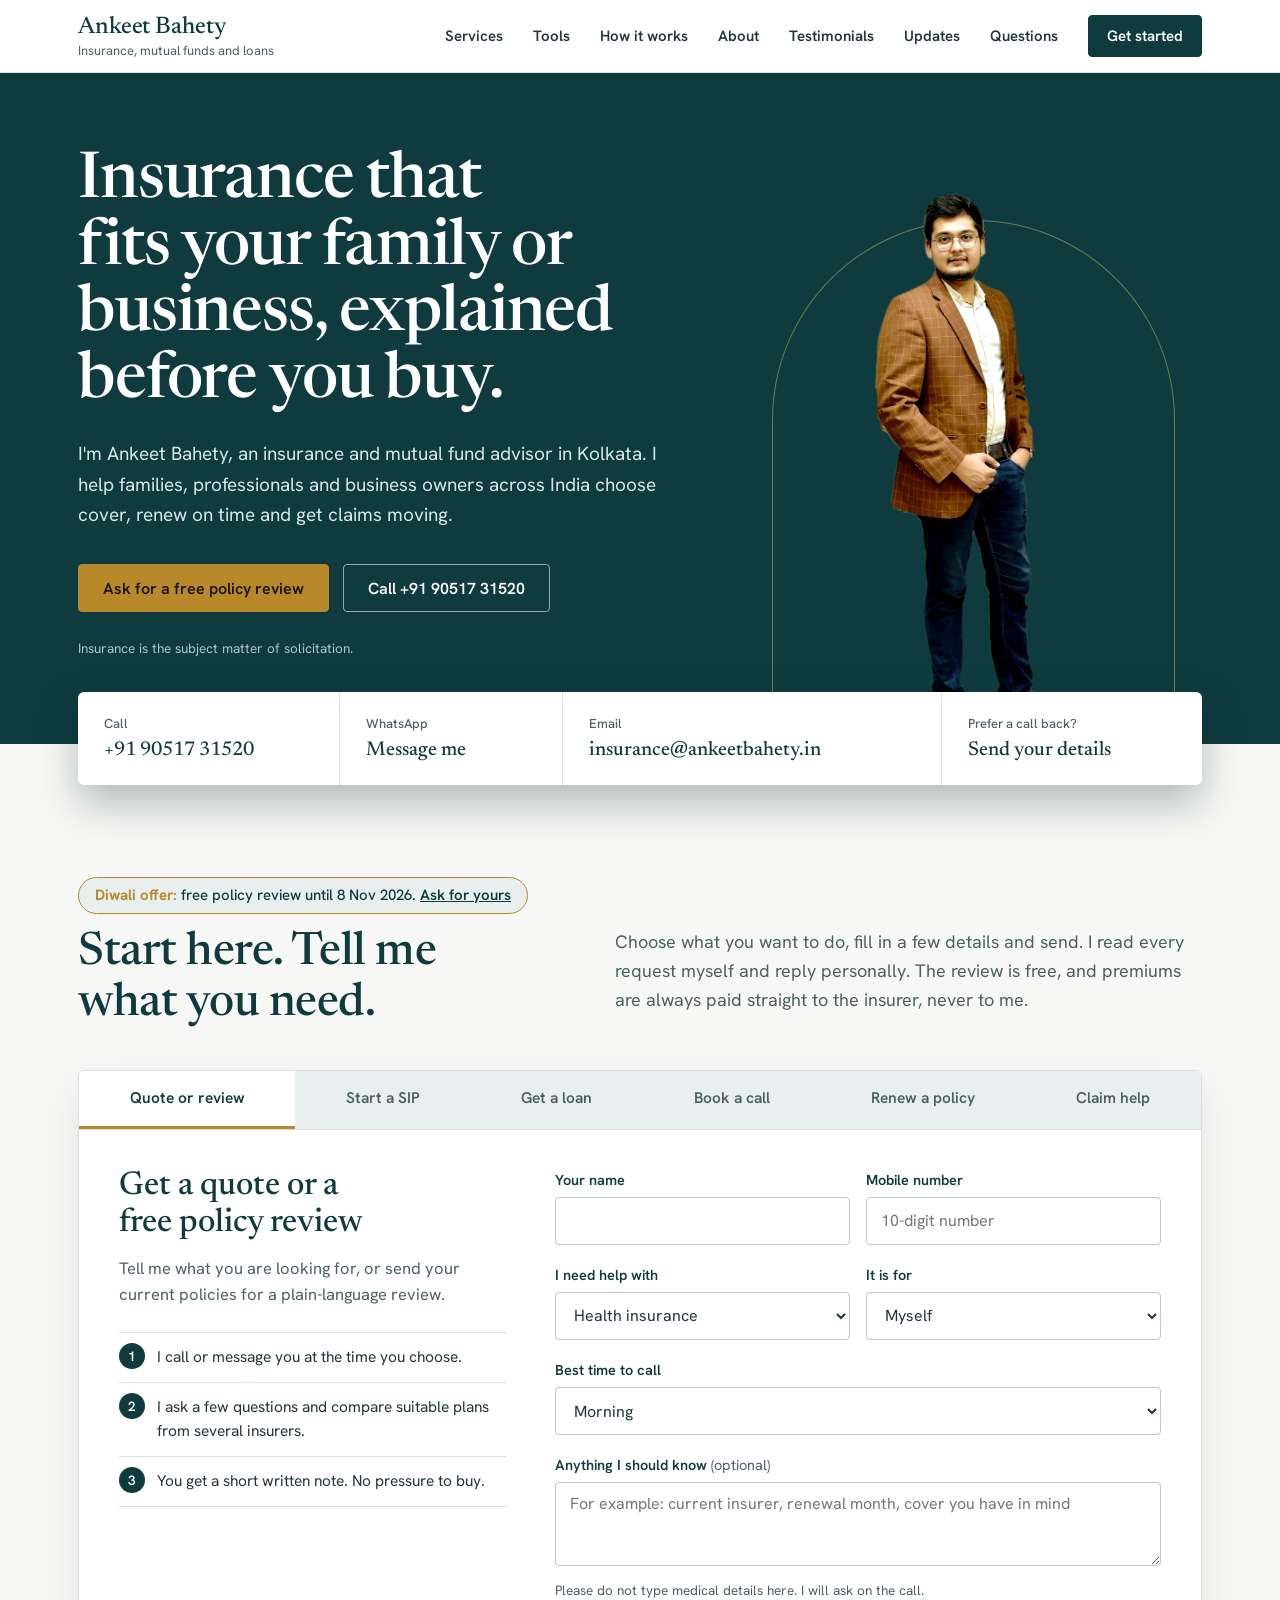
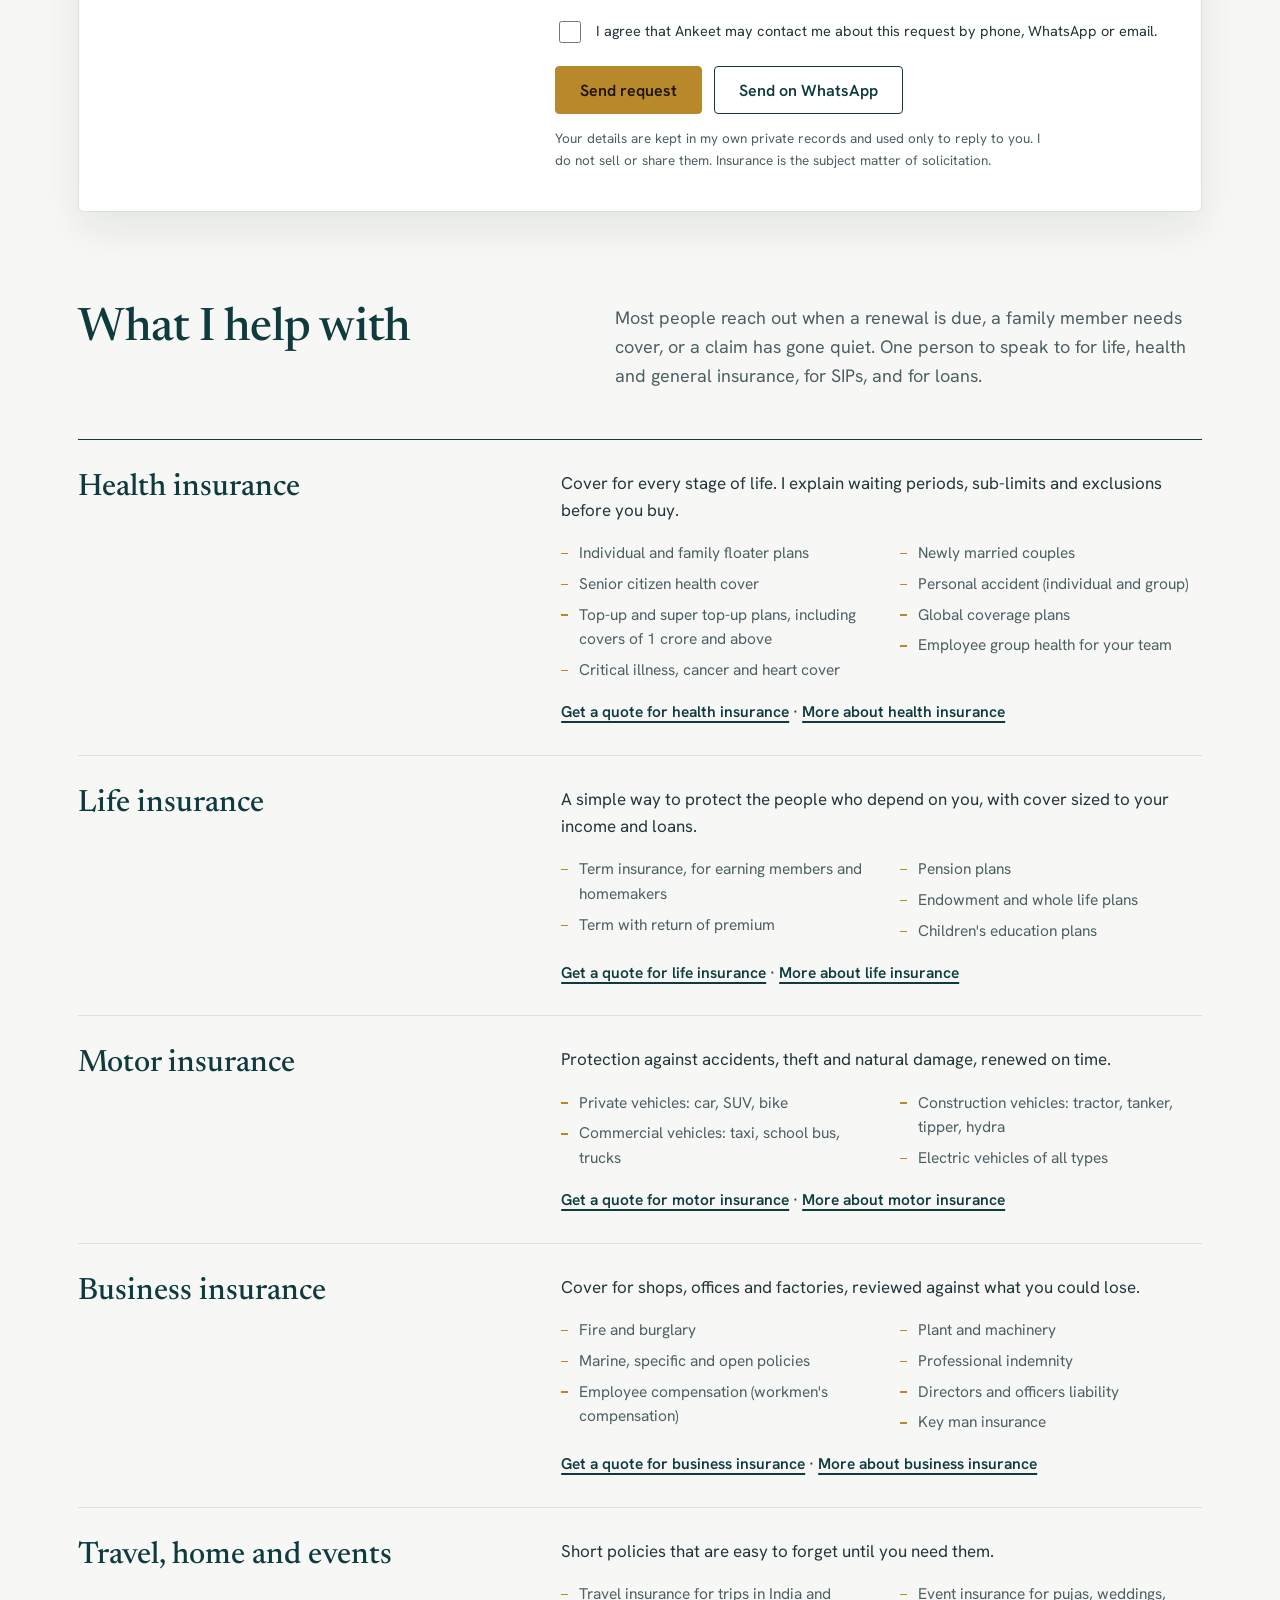
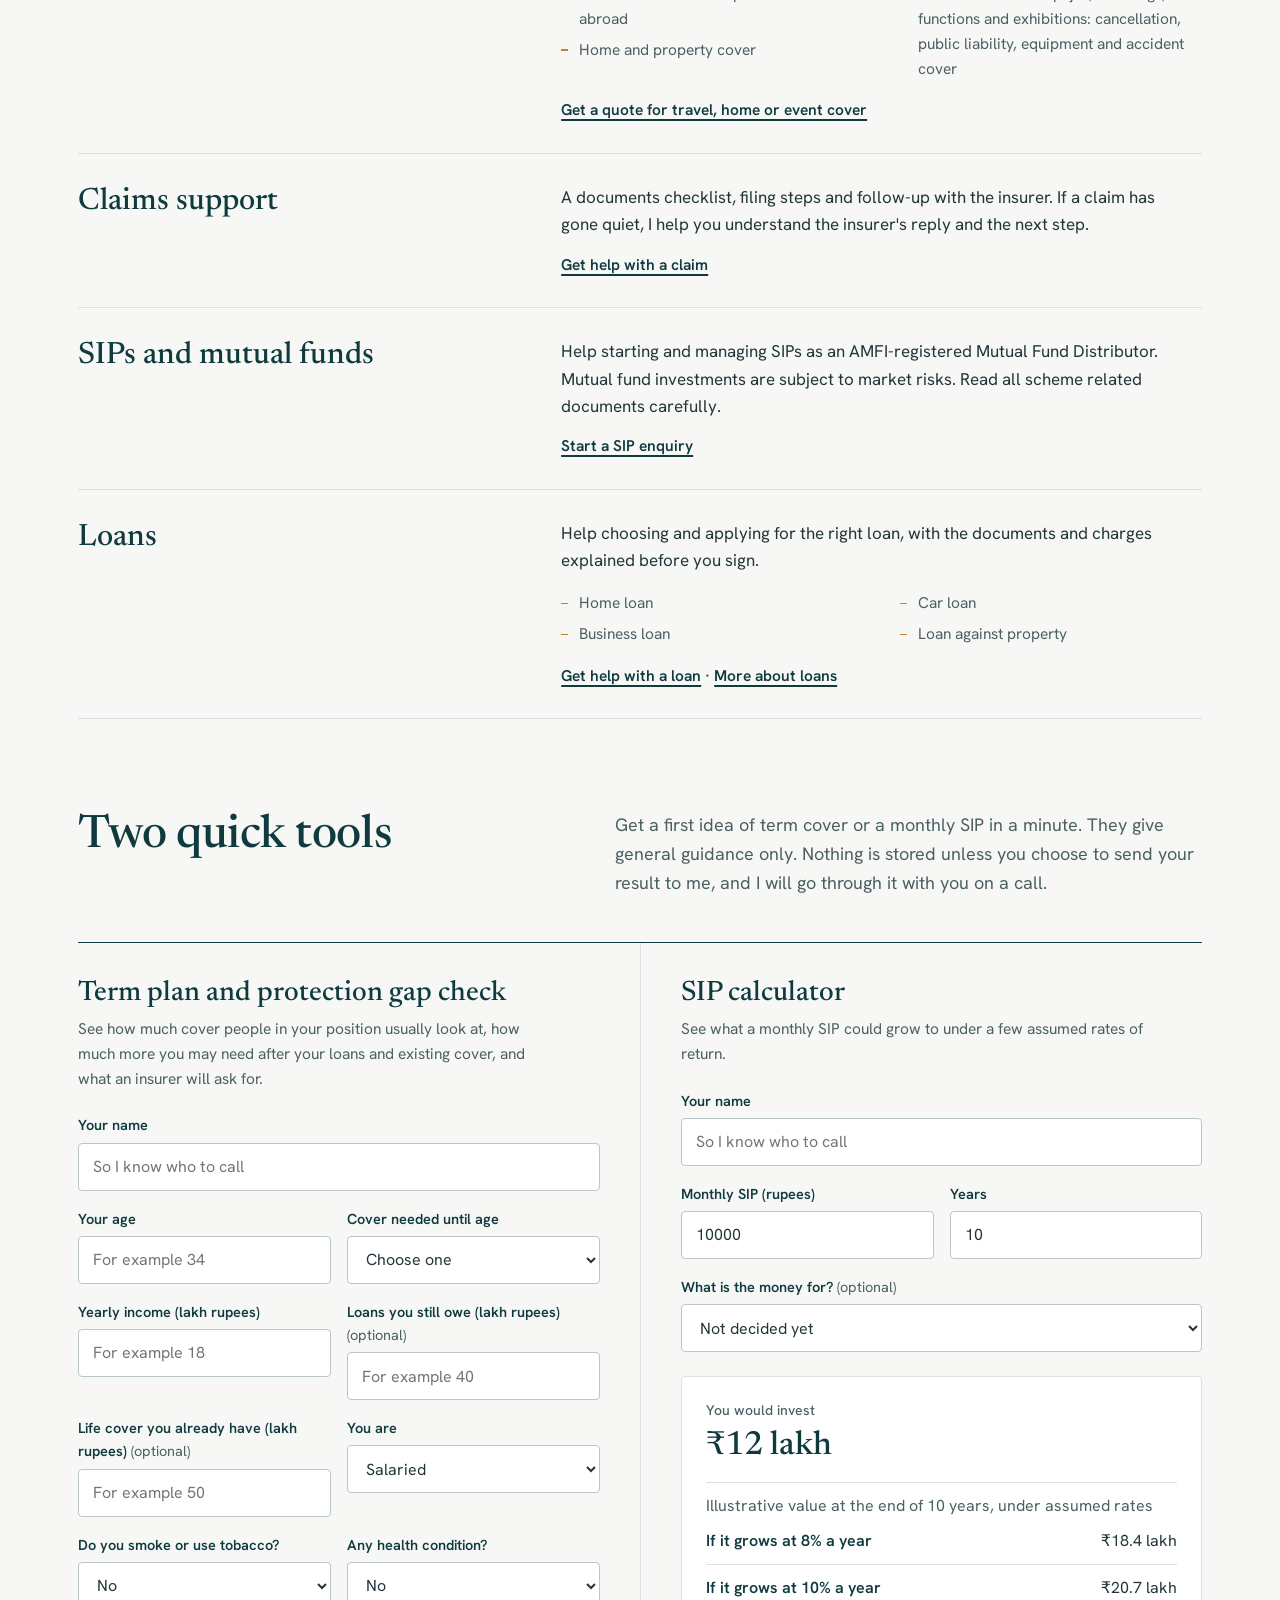
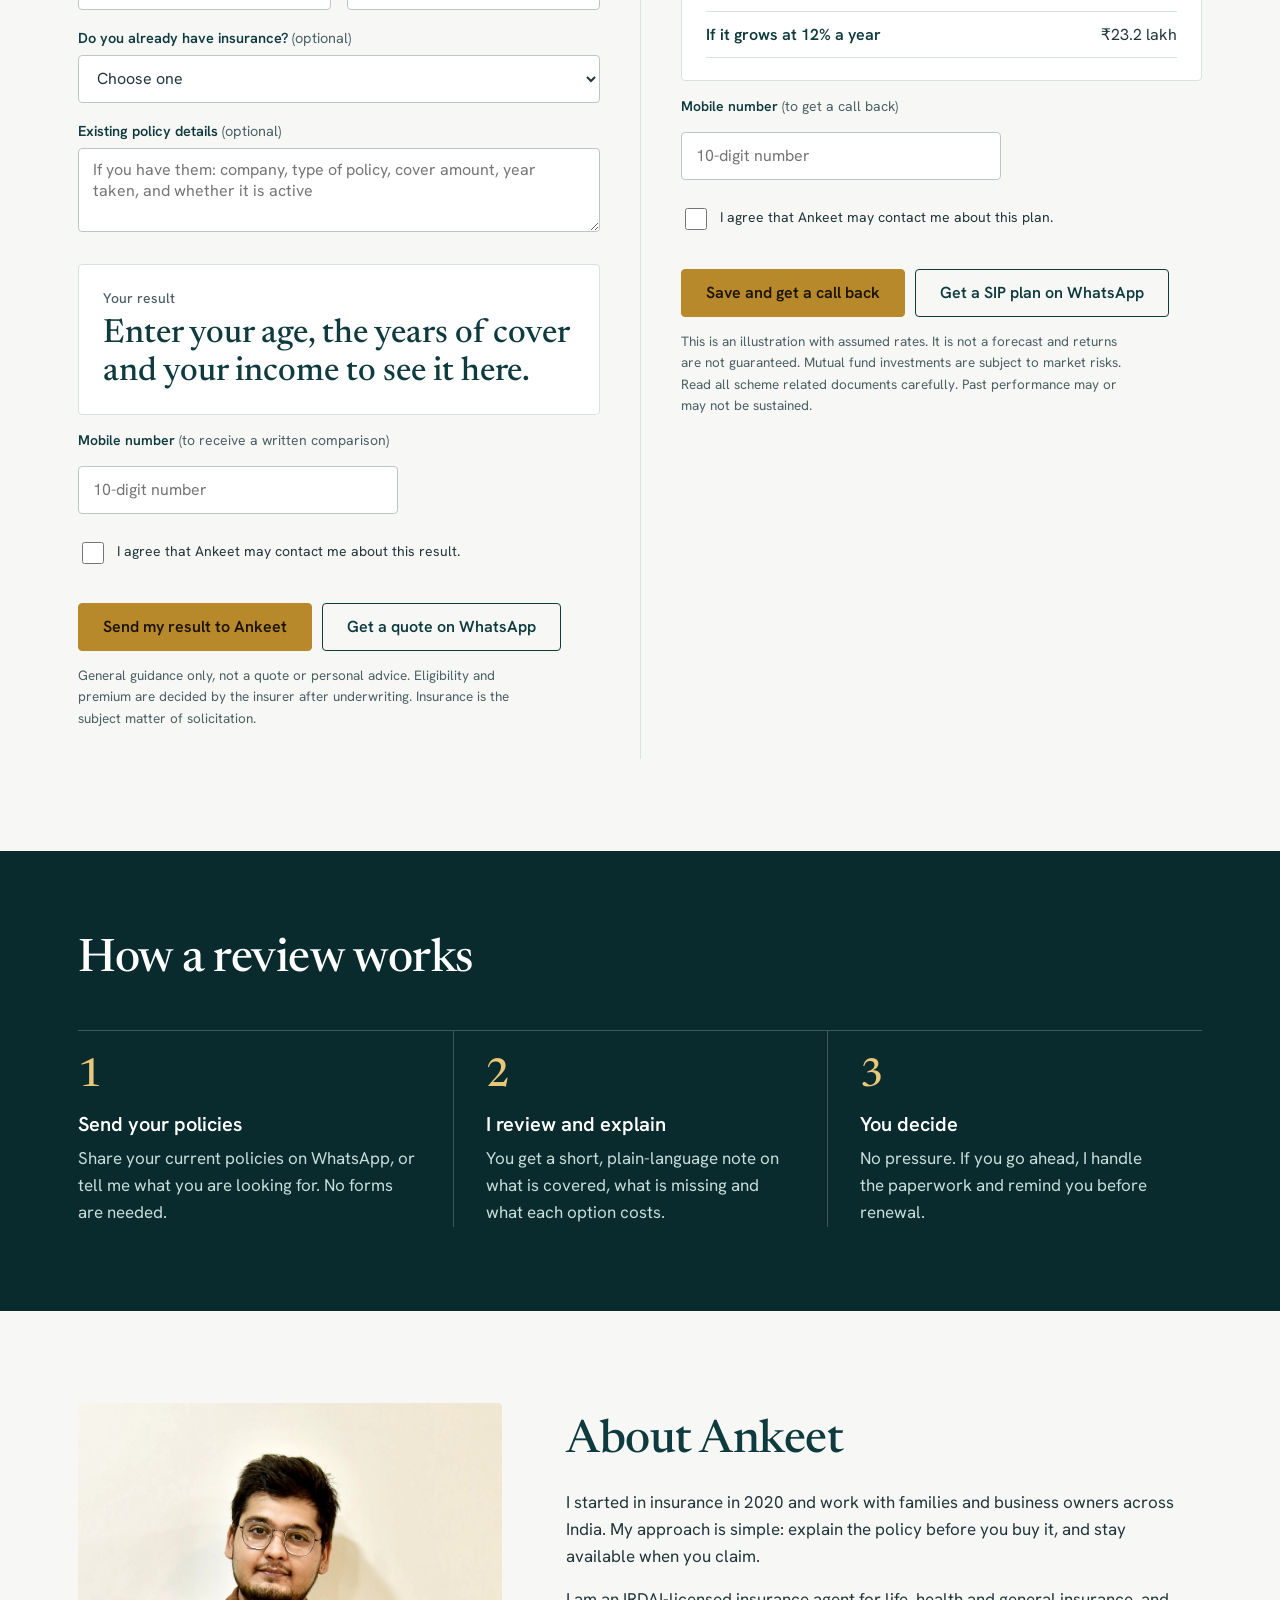
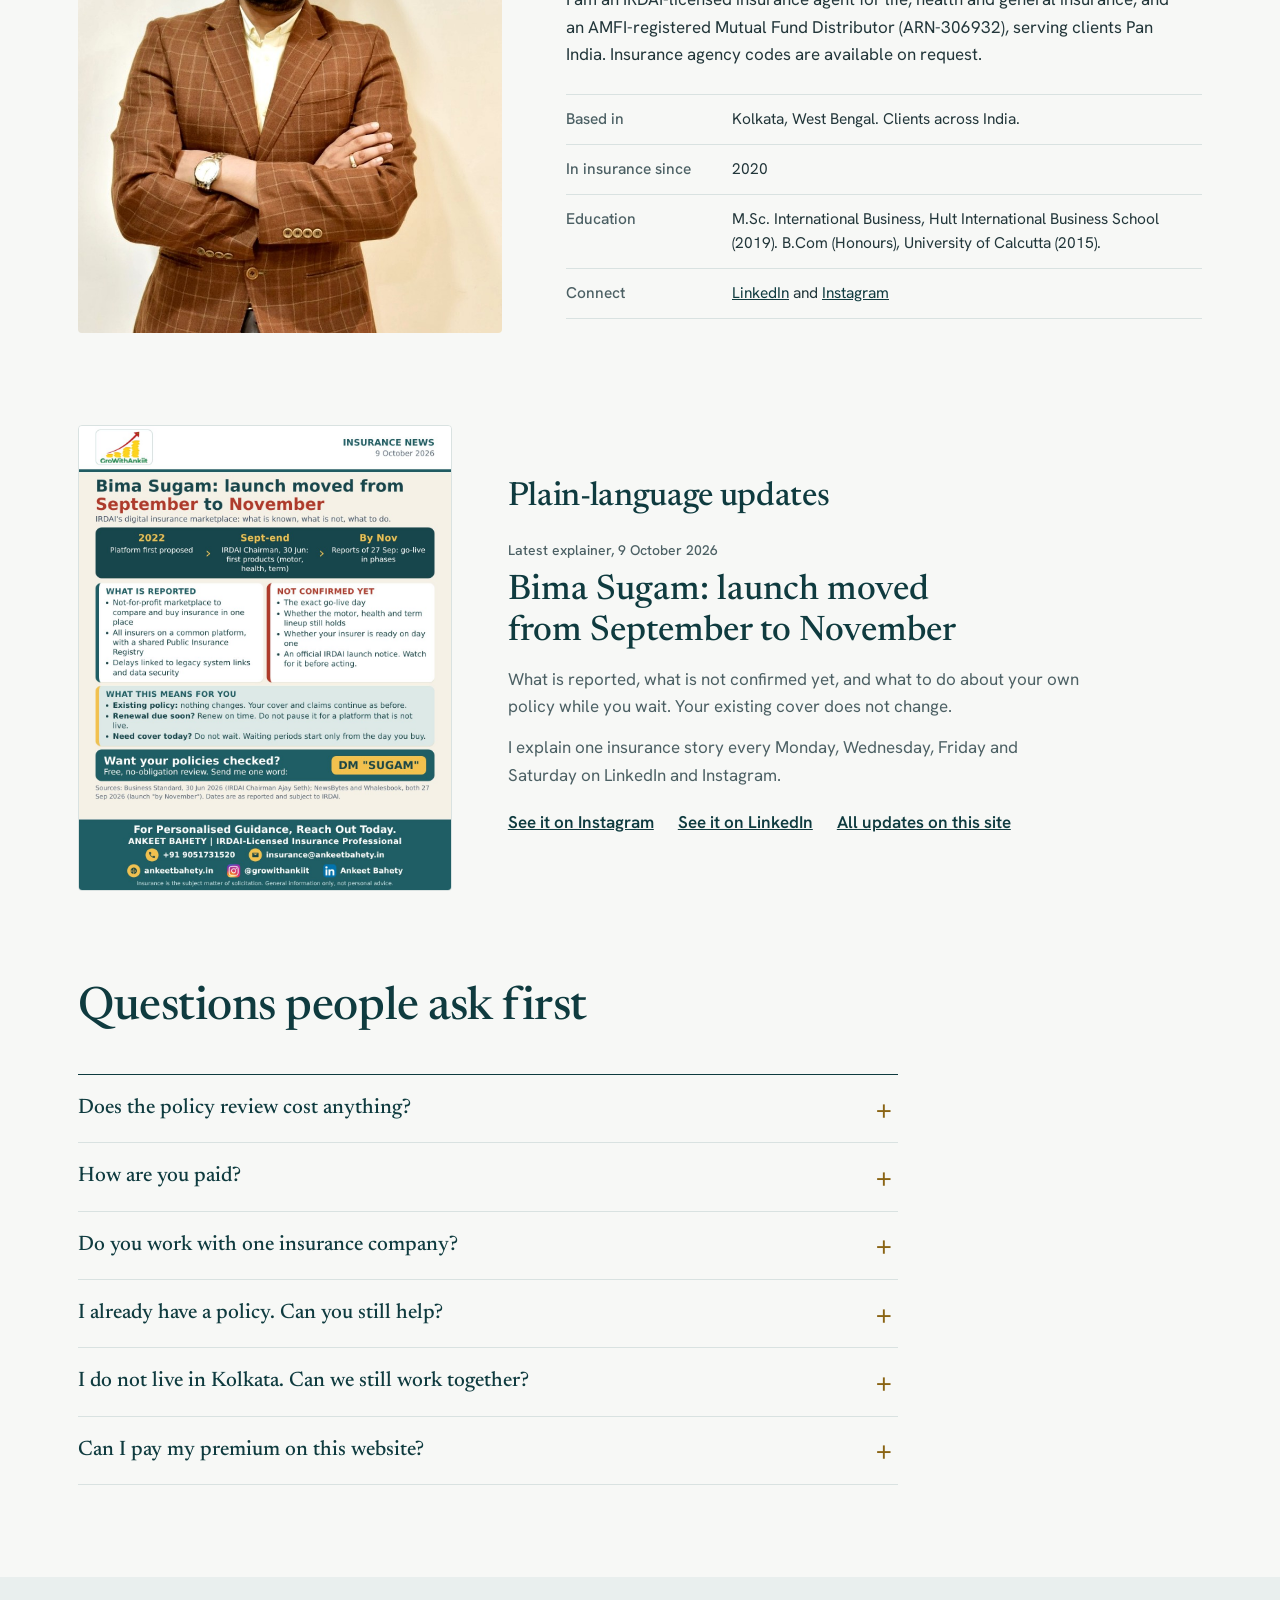
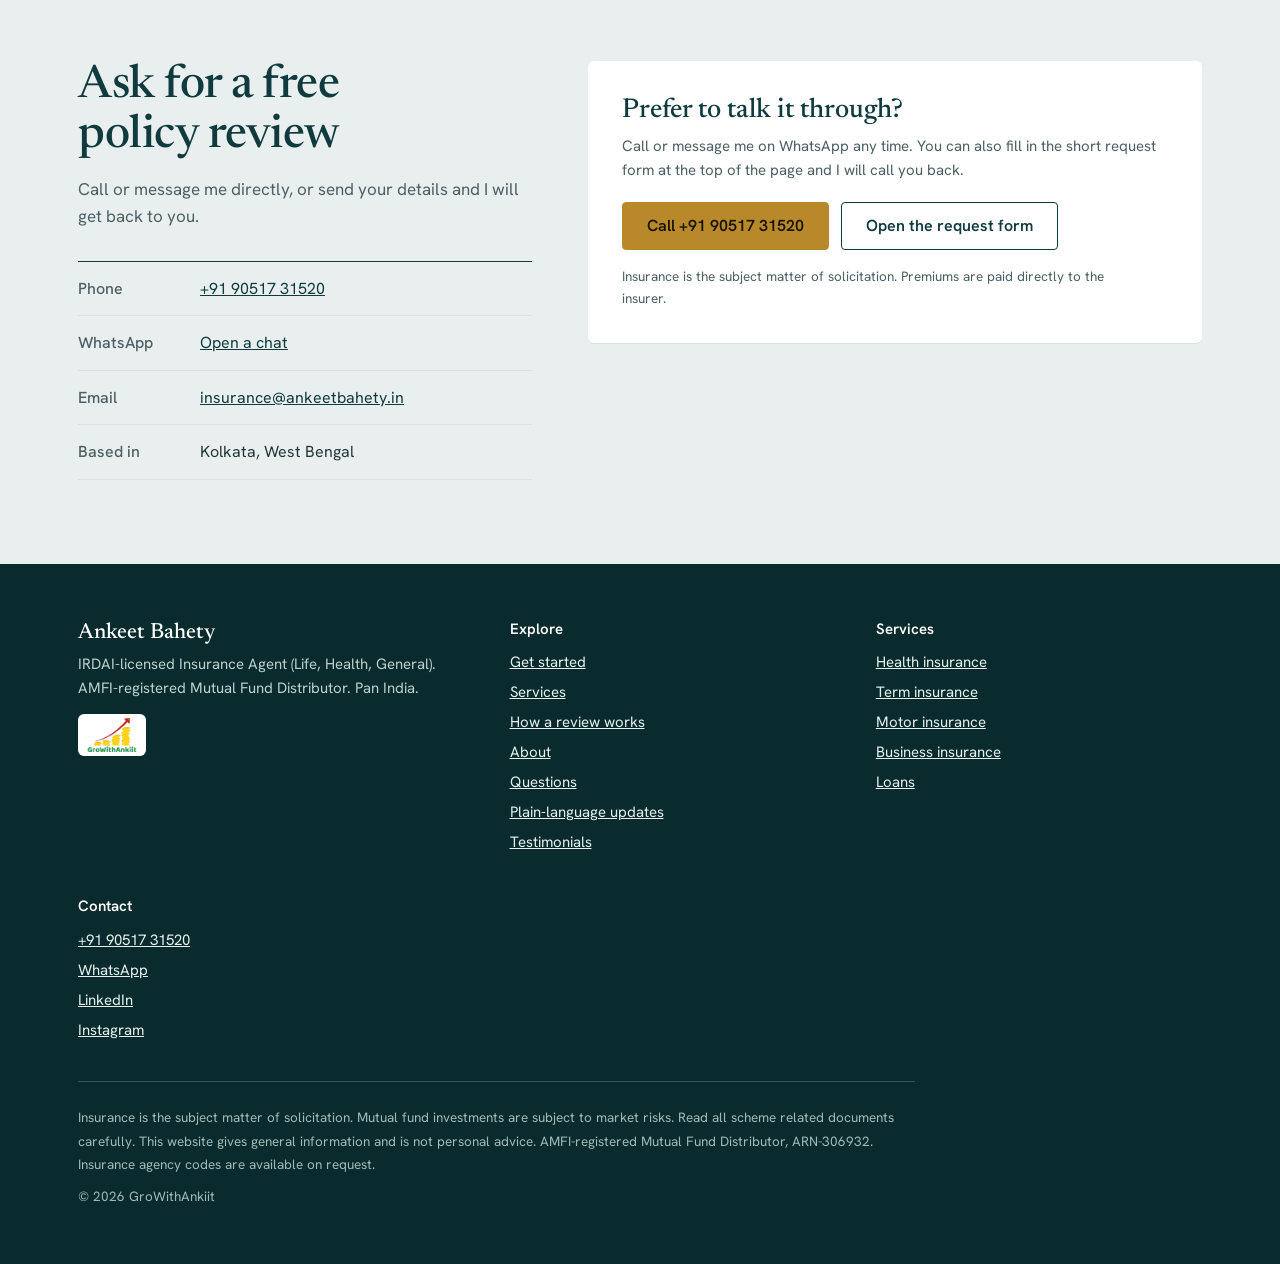
==== commit 3dbf12c4: "Update index.html" ====
--- a/index.html
+++ b/index.html
@@ -469,6 +469,7 @@
       <a class="l" href="#tools">Tools</a>
       <a class="l" href="#how">How it works</a>
       <a class="l" href="#about">About</a>
+      <a class="l" href="testimonials.html">Testimonials</a>
       <a class="l" href="updates.html">Updates</a>
       <a class="l" href="#questions">Questions</a>
       <a class="btn btn-ink" href="#start">Get started</a>
@@ -723,7 +724,7 @@
       </div>
       <div>
         <h4>Explore</h4>
-        <ul><li><a href="#start">Get started</a></li><li><a href="#services">Services</a></li><li><a href="#how">How a review works</a></li><li><a href="#about">About</a></li><li><a href="#questions">Questions</a></li><li><a href="updates.html">Plain-language updates</a></li></ul>
+        <ul><li><a href="#start">Get started</a></li><li><a href="#services">Services</a></li><li><a href="#how">How a review works</a></li><li><a href="#about">About</a></li><li><a href="#questions">Questions</a></li><li><a href="updates.html">Plain-language updates</a></li><li><a href="testimonials.html">Testimonials</a></li></ul>
       </div>
       <div>
         <h4>Services</h4>
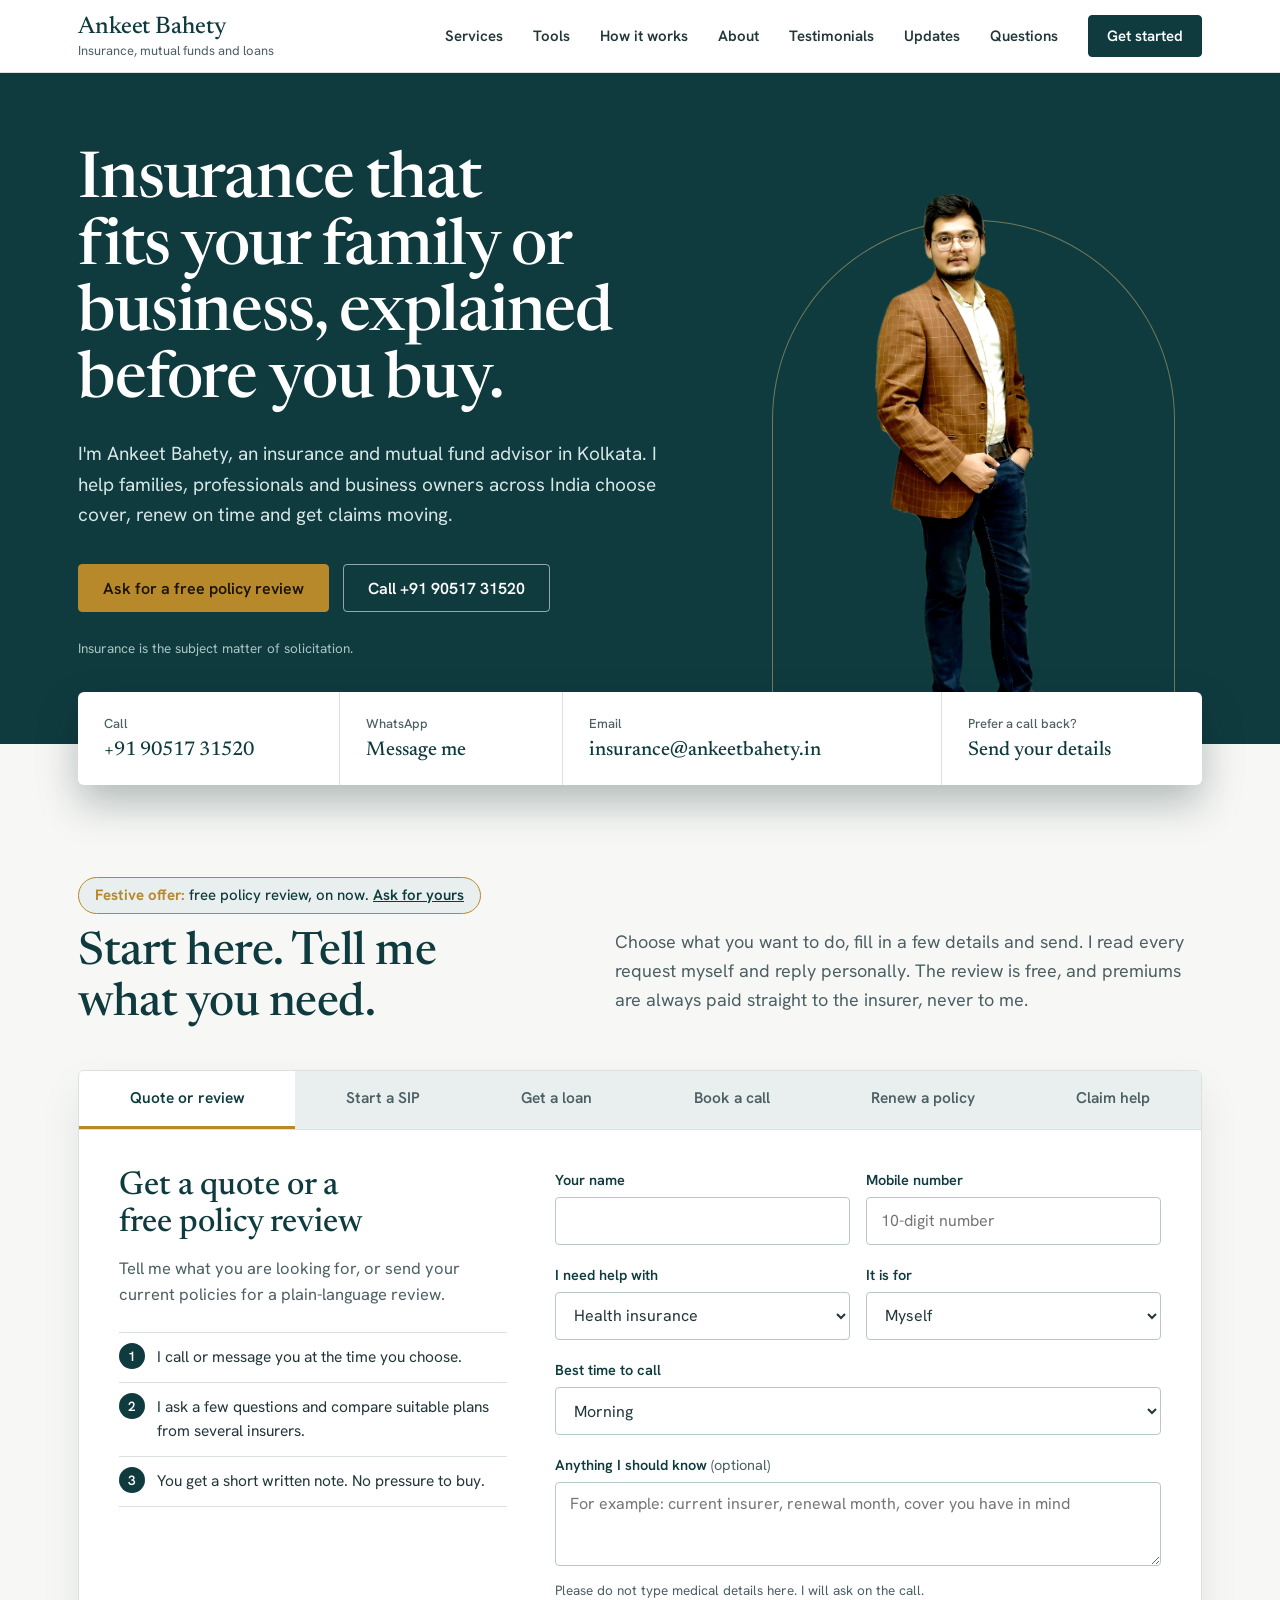
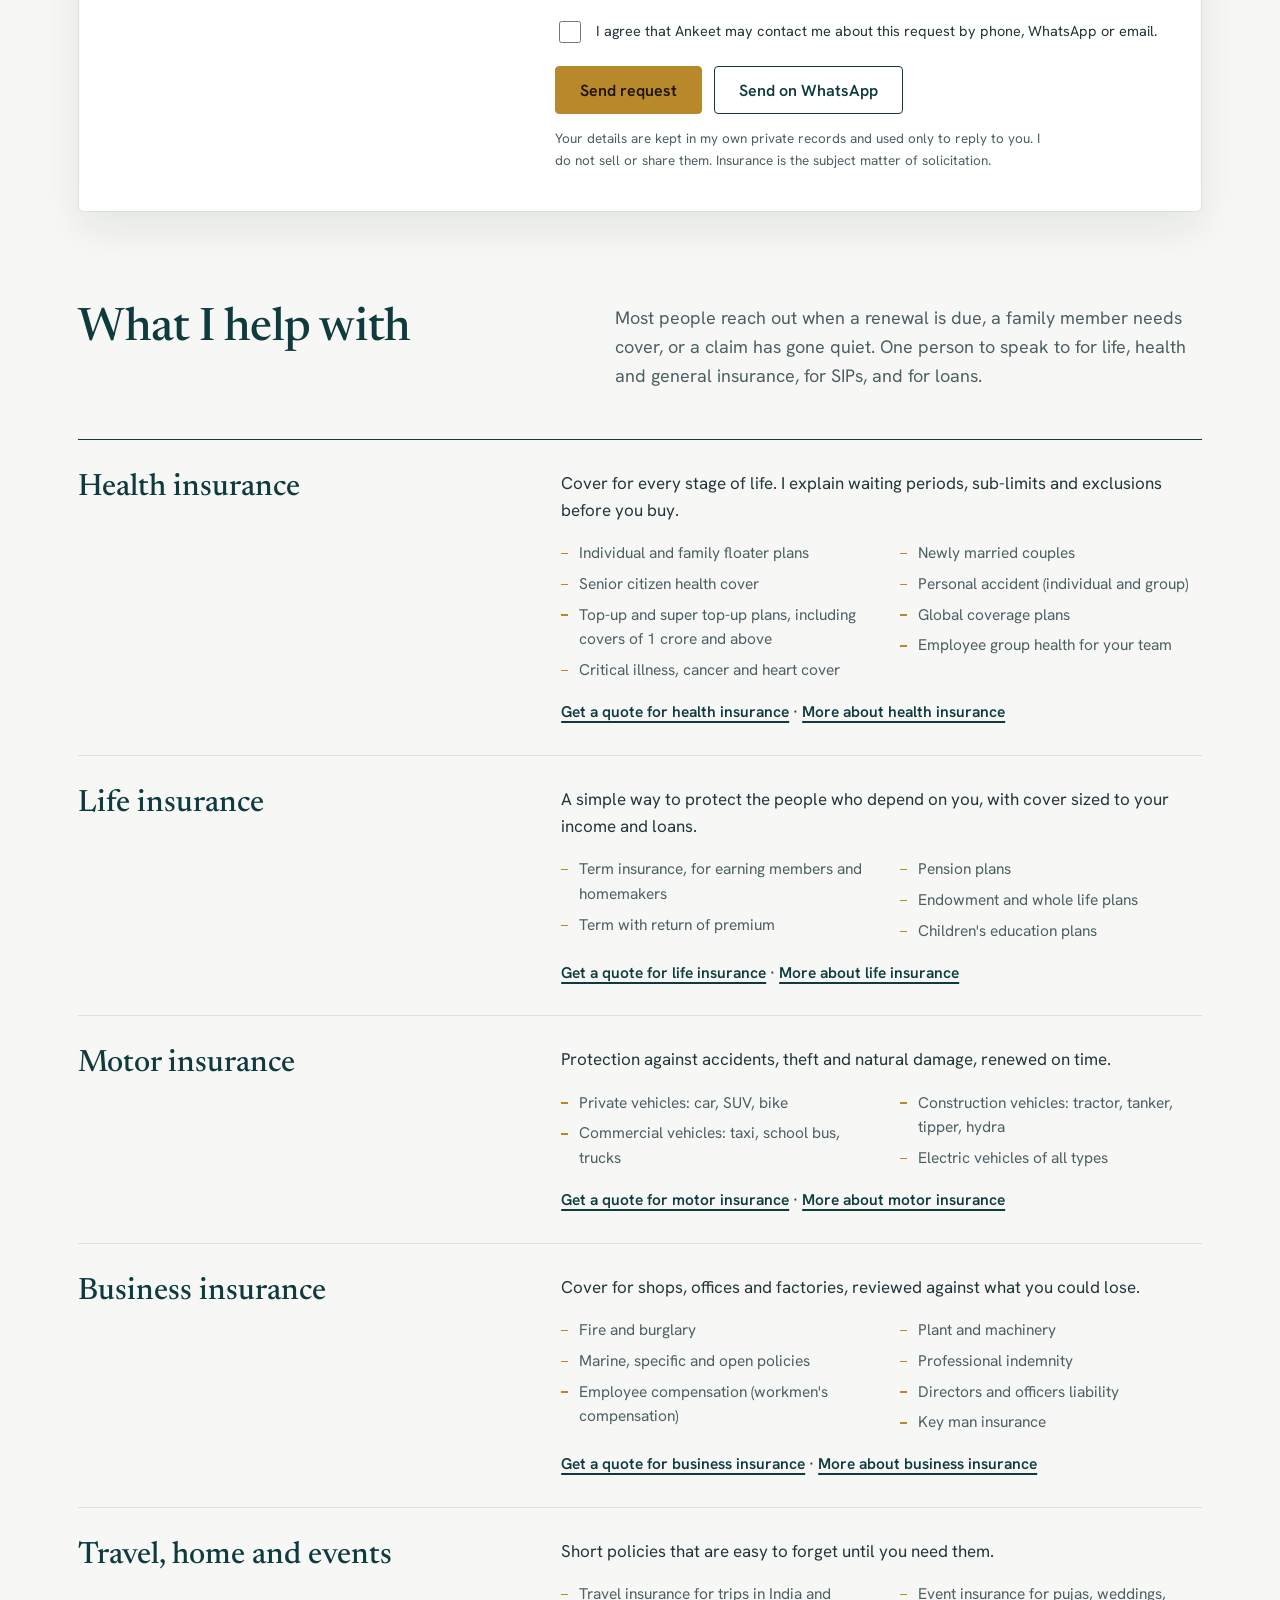
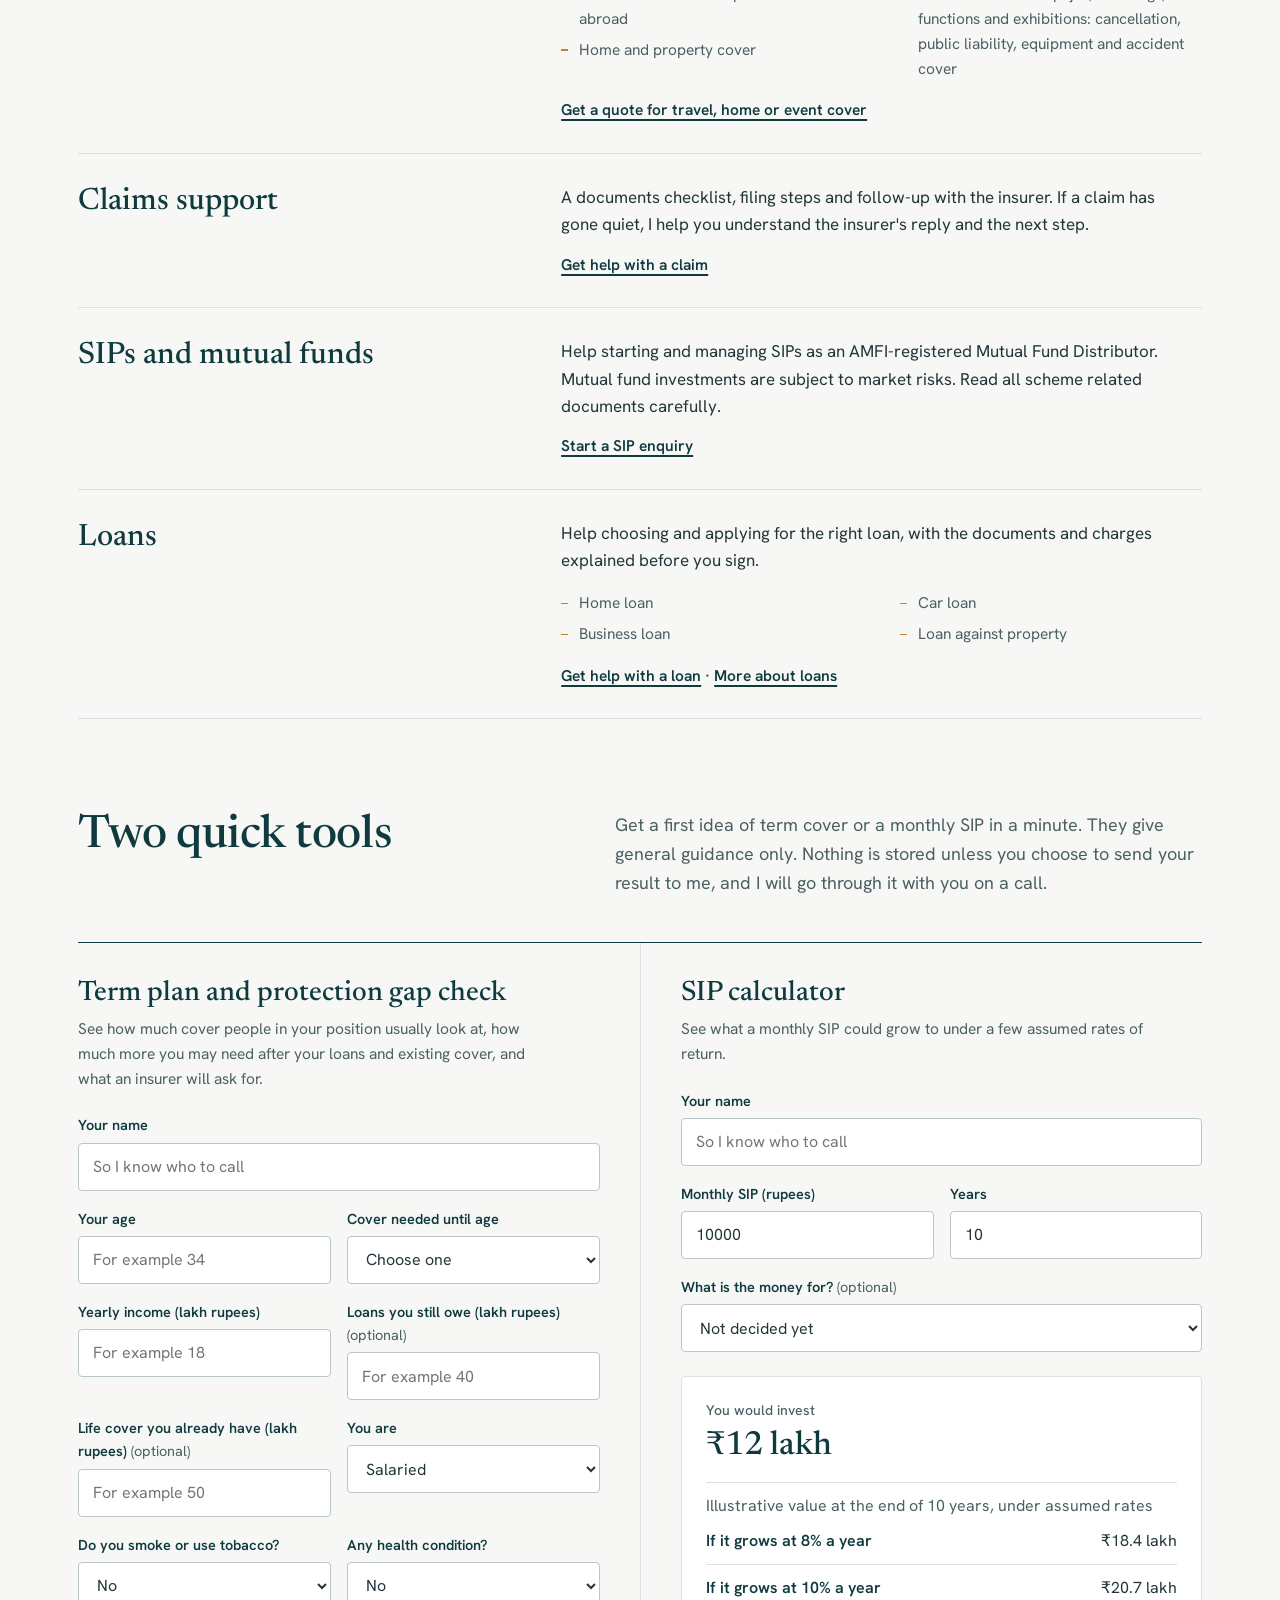
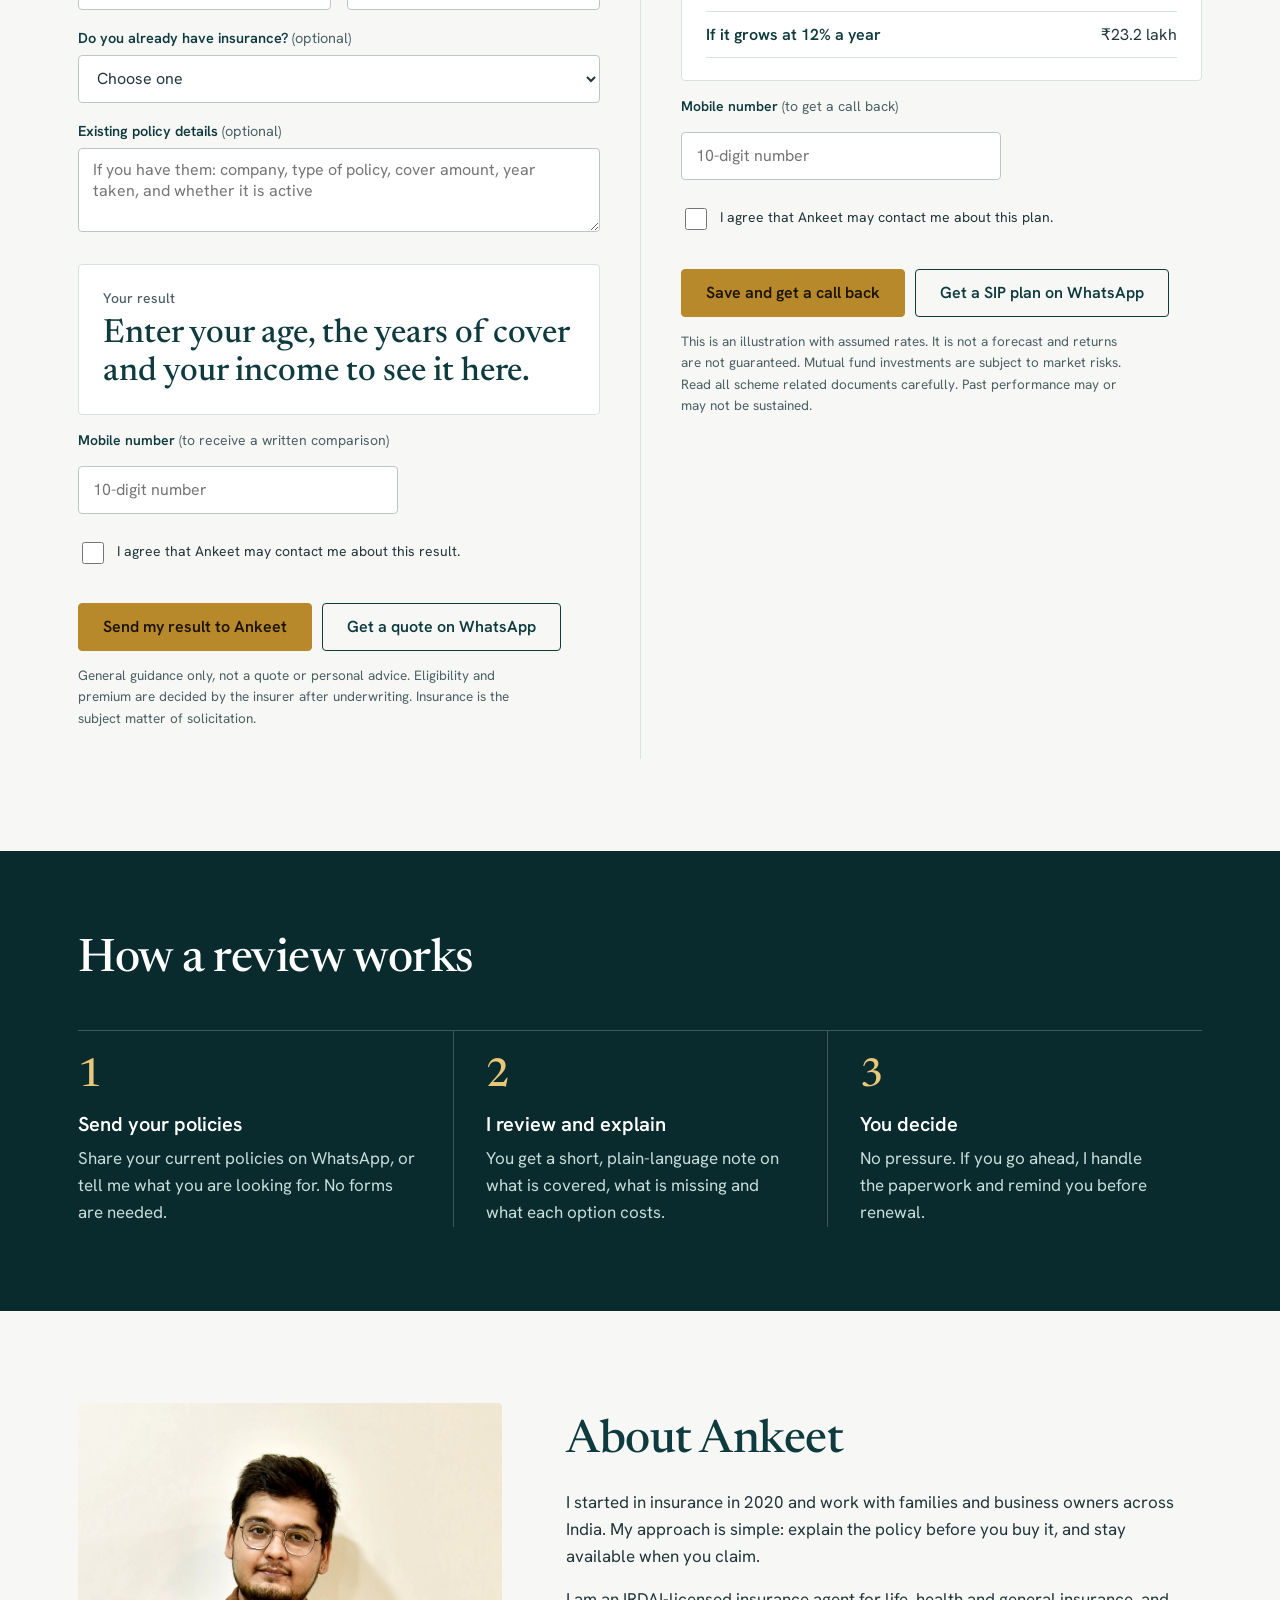
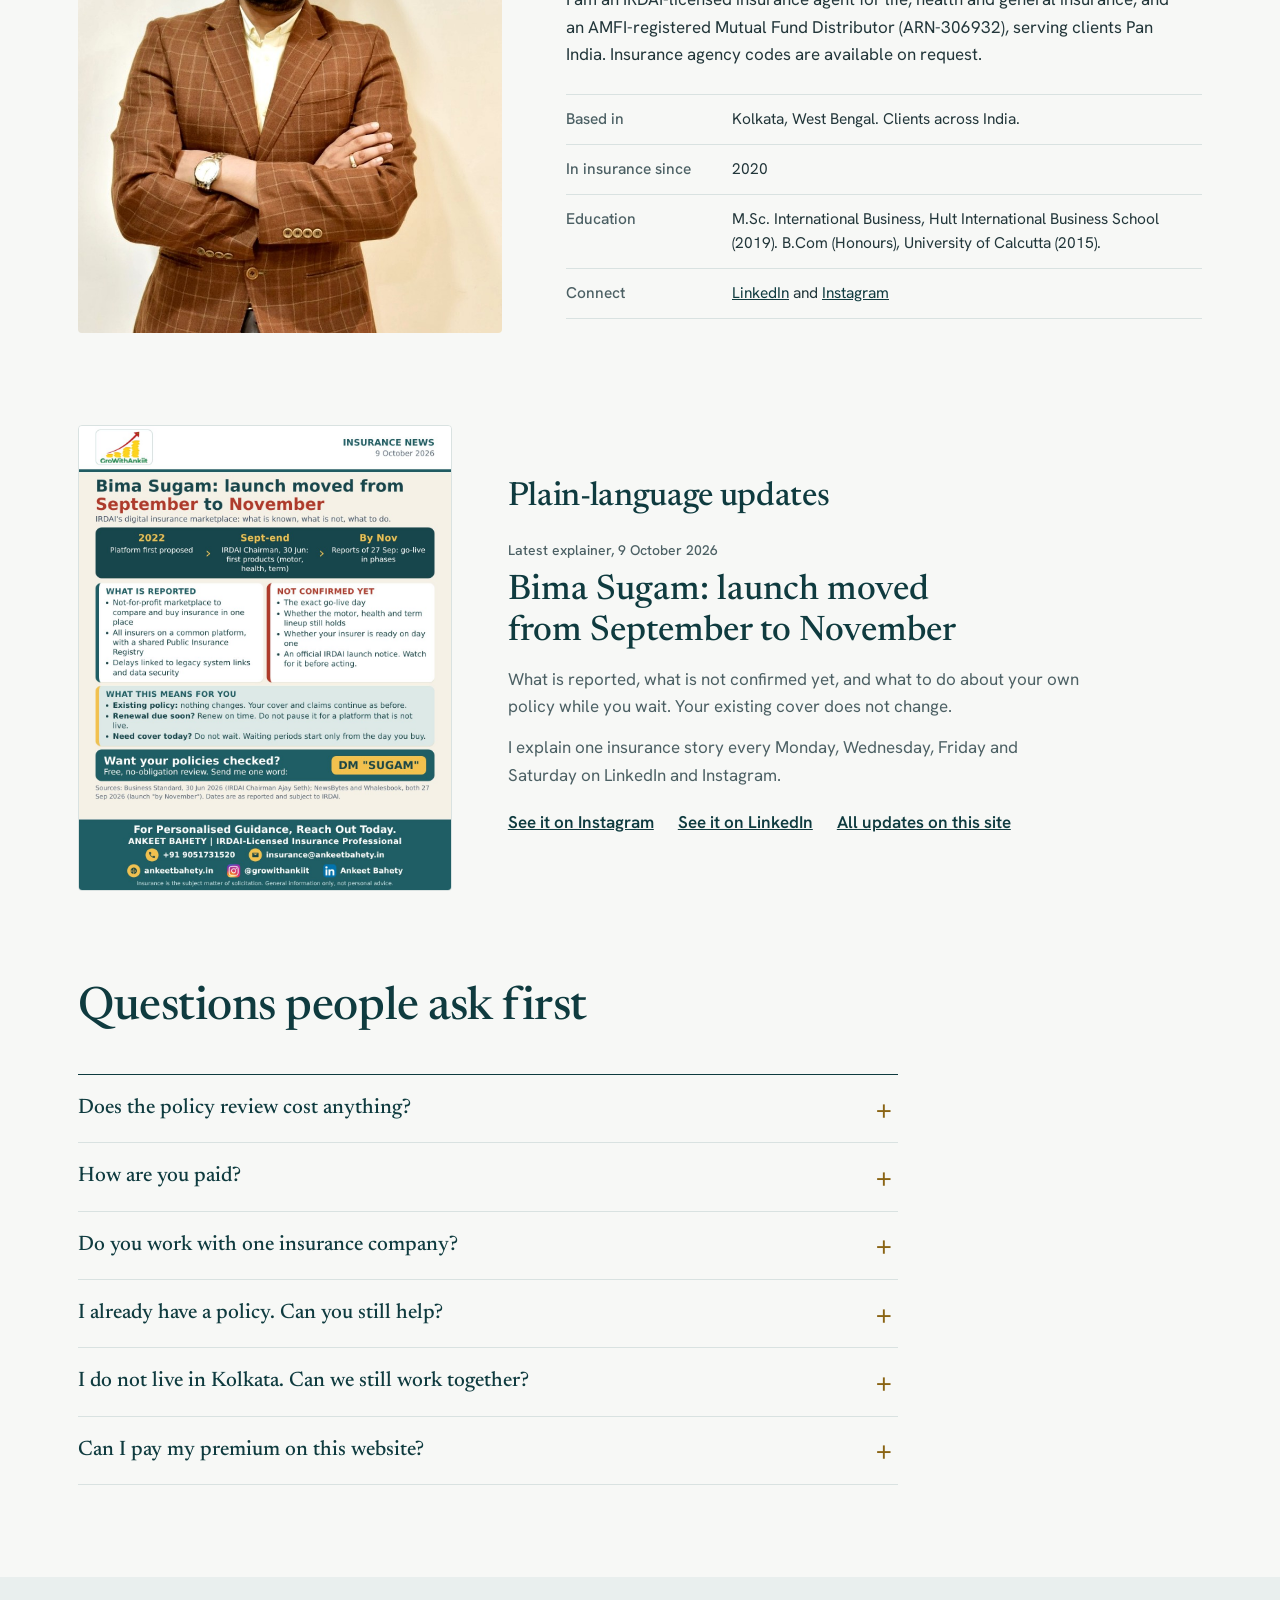
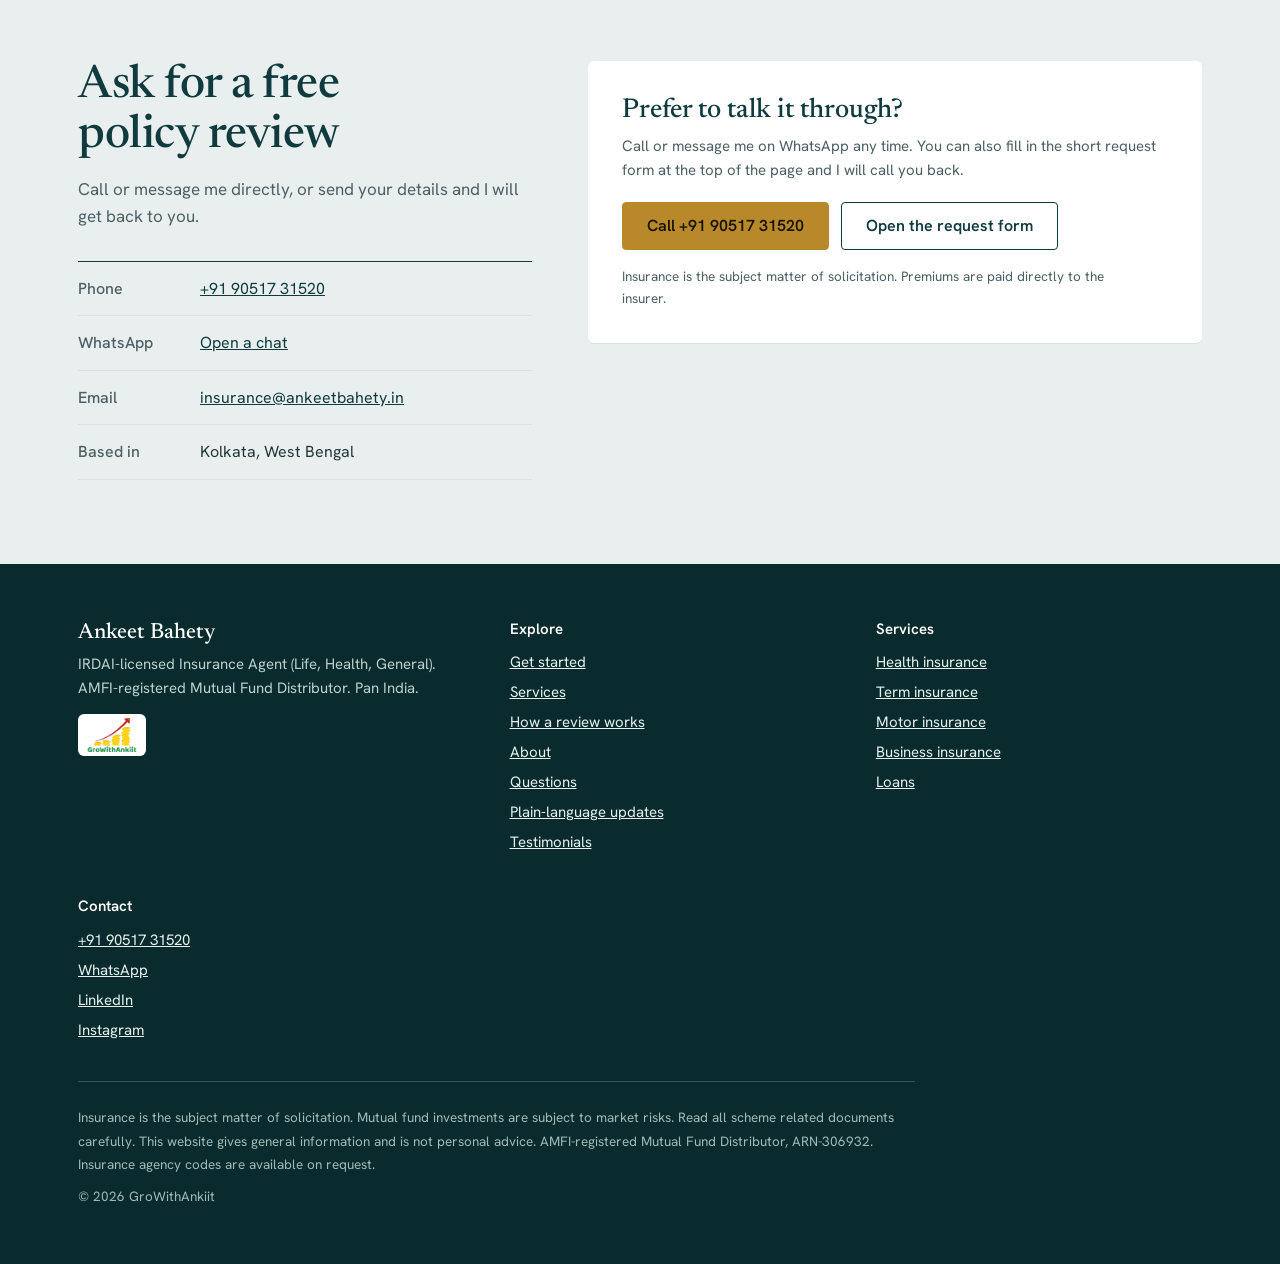
==== commit cabc62d2: "Update index.html" ====
--- a/index.html
+++ b/index.html
@@ -508,7 +508,7 @@
 
 <section class="hub" id="start">
   <div class="wrap">
-    <p class="promo"><b>Diwali offer:</b> free policy review until 8 Nov 2026. <a href="#start" data-open="quote" data-topic="Reviewing my current policies">Ask for yours</a></p>
+    <p class="promo"><b>Festive offer:</b> free policy review, on now. <a href="#start" data-open="quote" data-topic="Reviewing my current policies">Ask for yours</a></p>
     <div class="intro">
       <h2>Start here. Tell me what you need.</h2>
       <p class="sub">Choose what you want to do, fill in a few details and send. I read every request myself and reply personally. The review is free, and premiums are always paid straight to the insurer, never to me.</p>
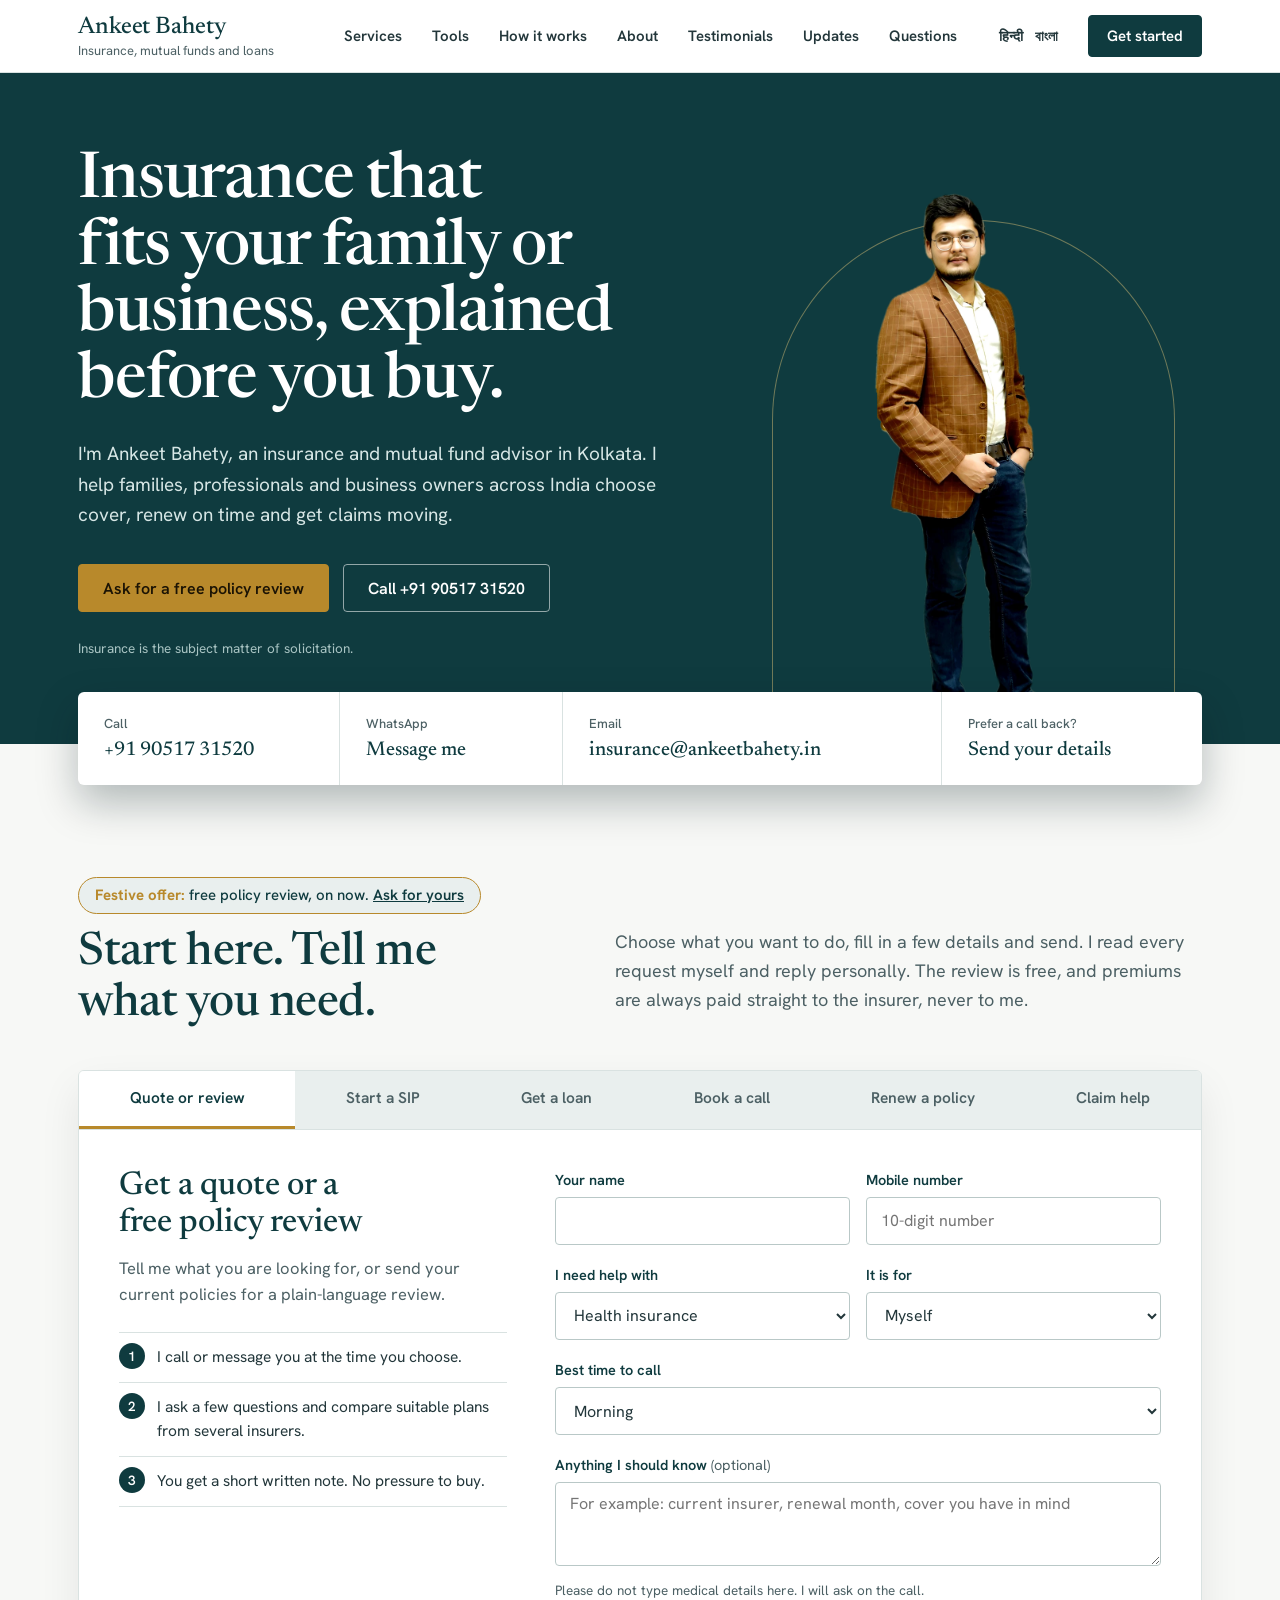
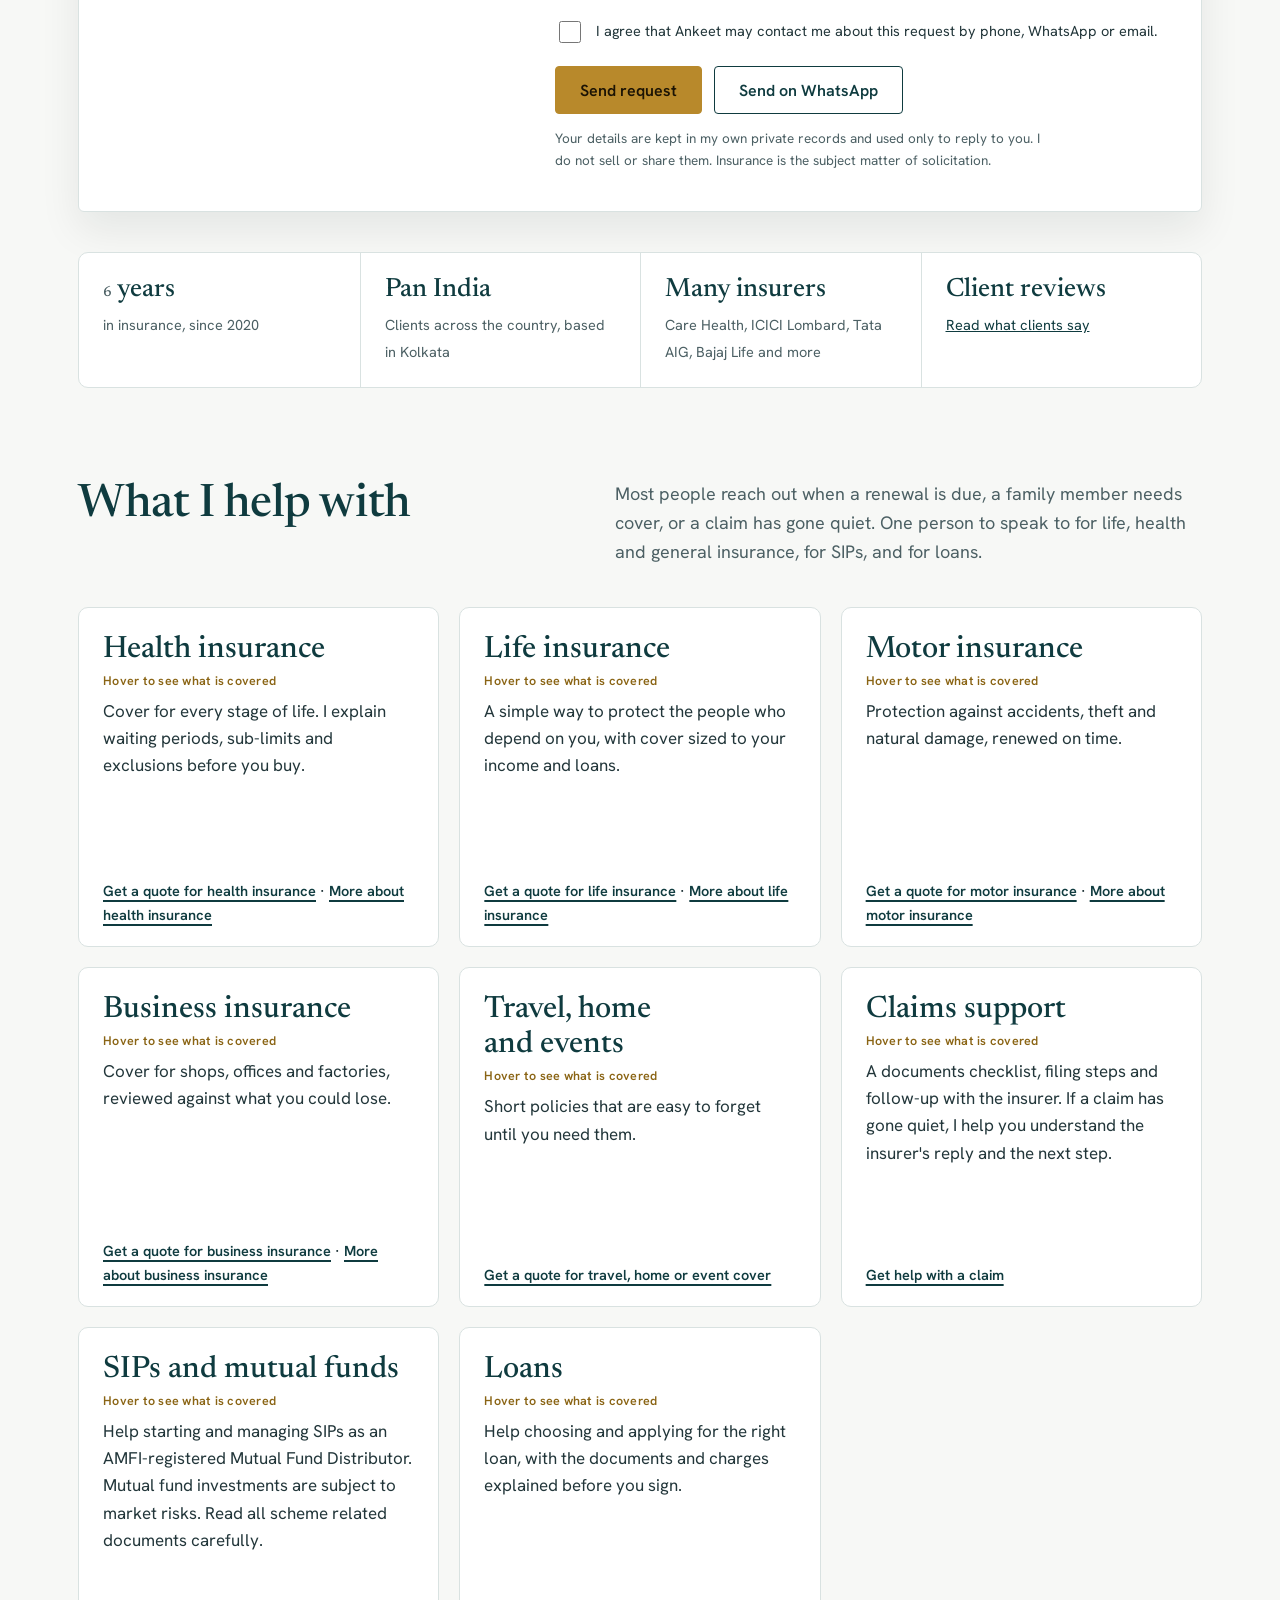
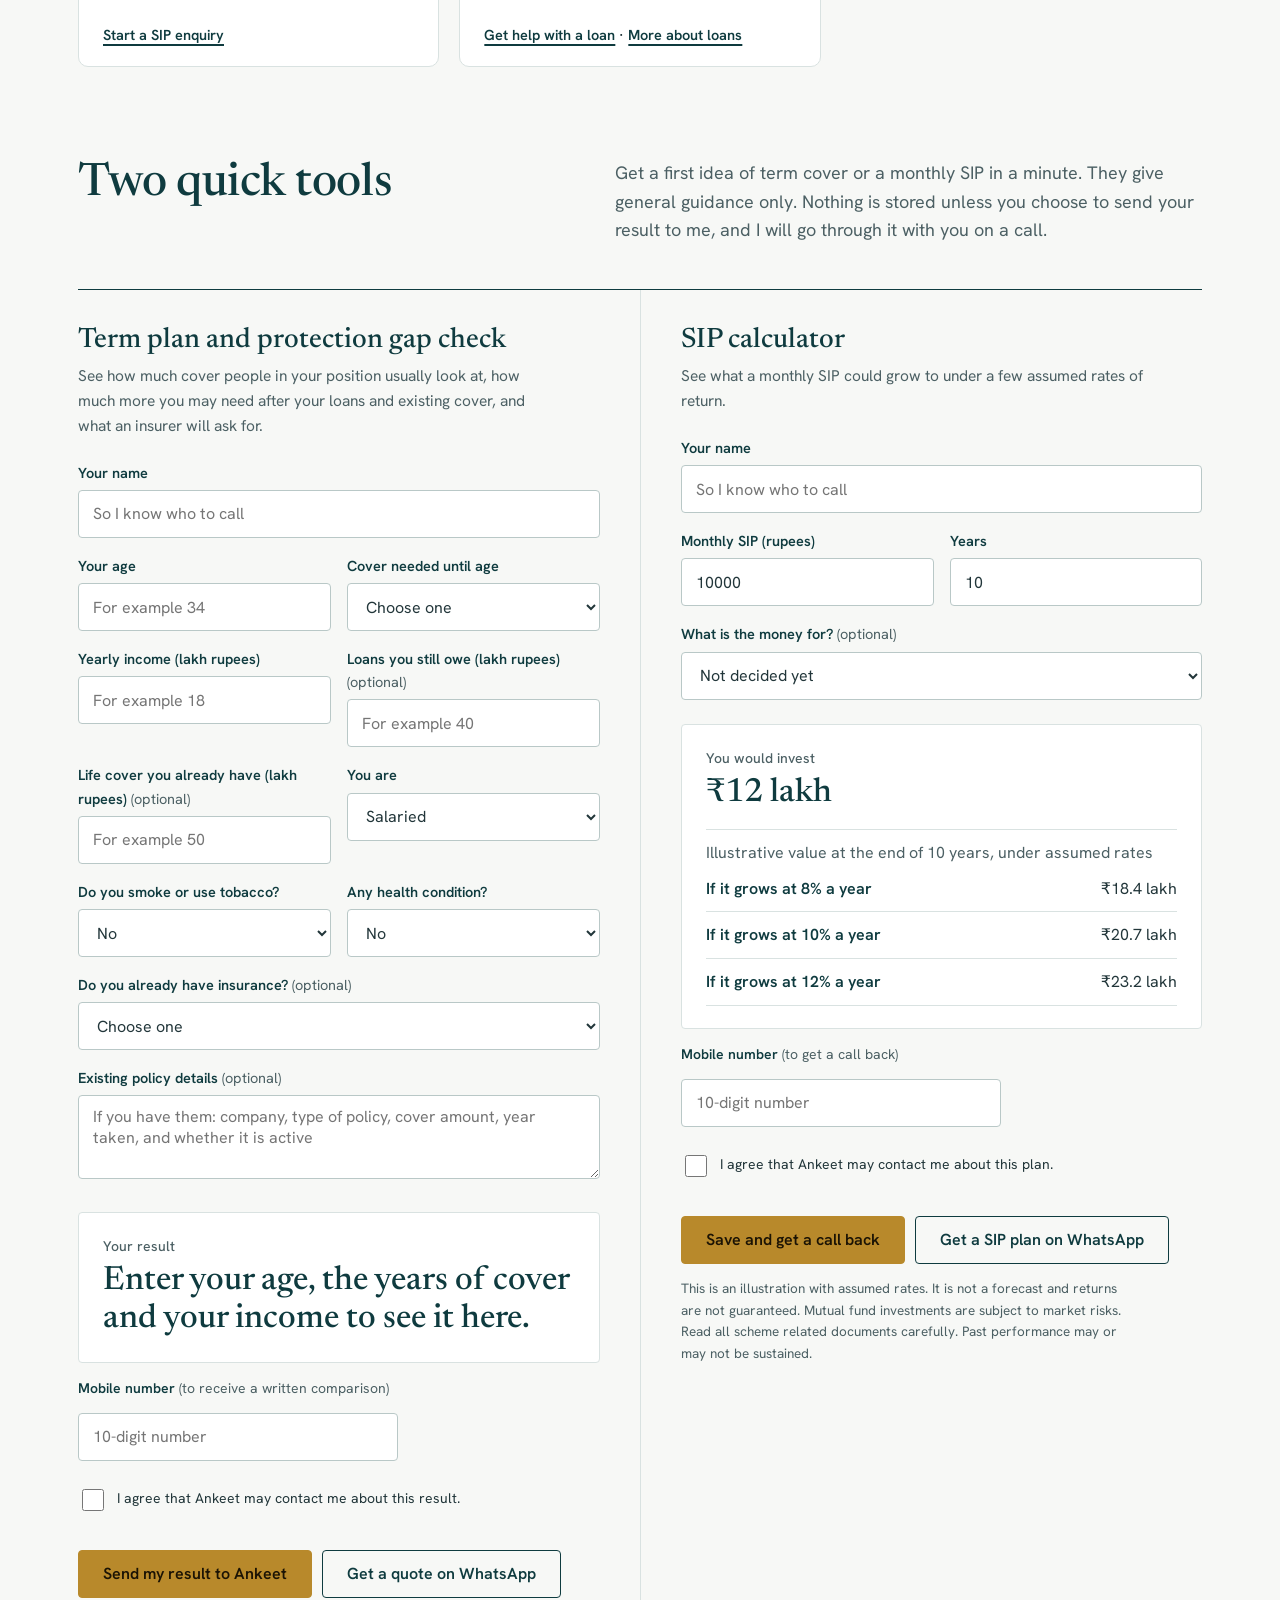
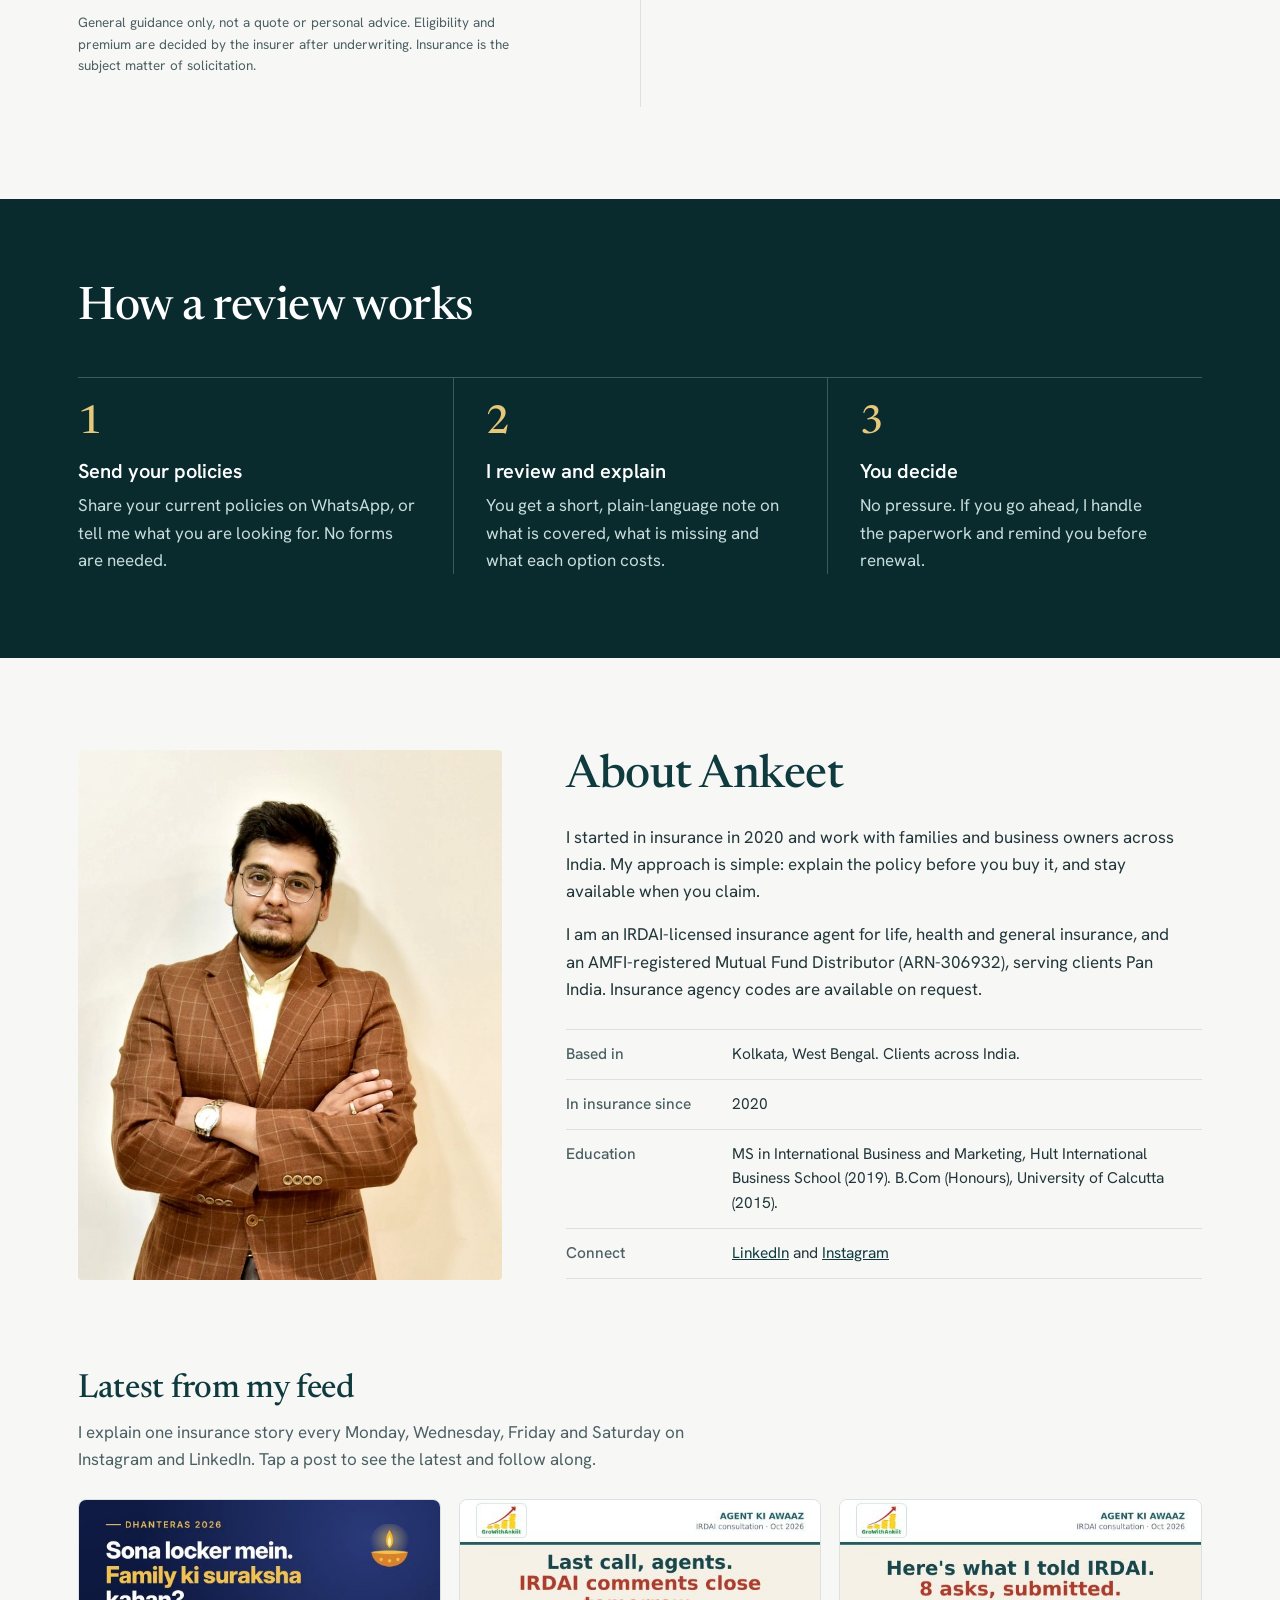
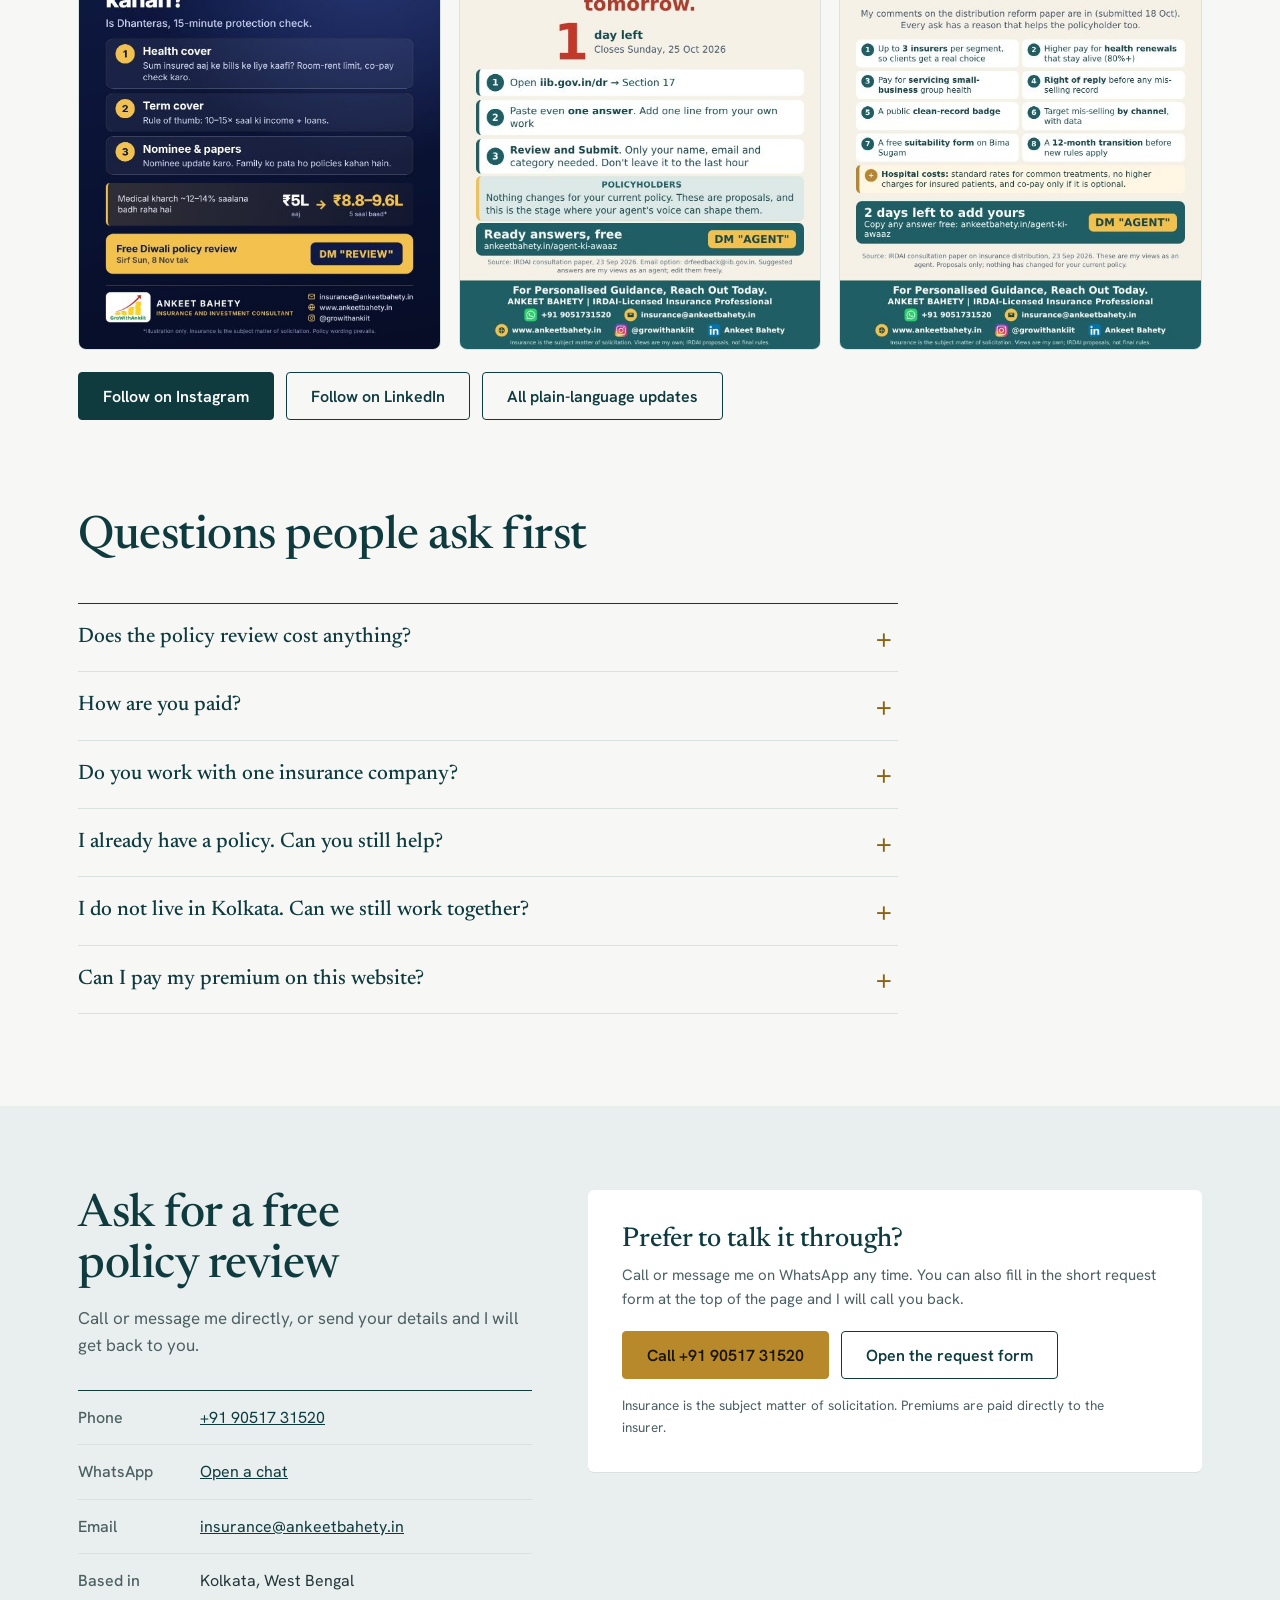
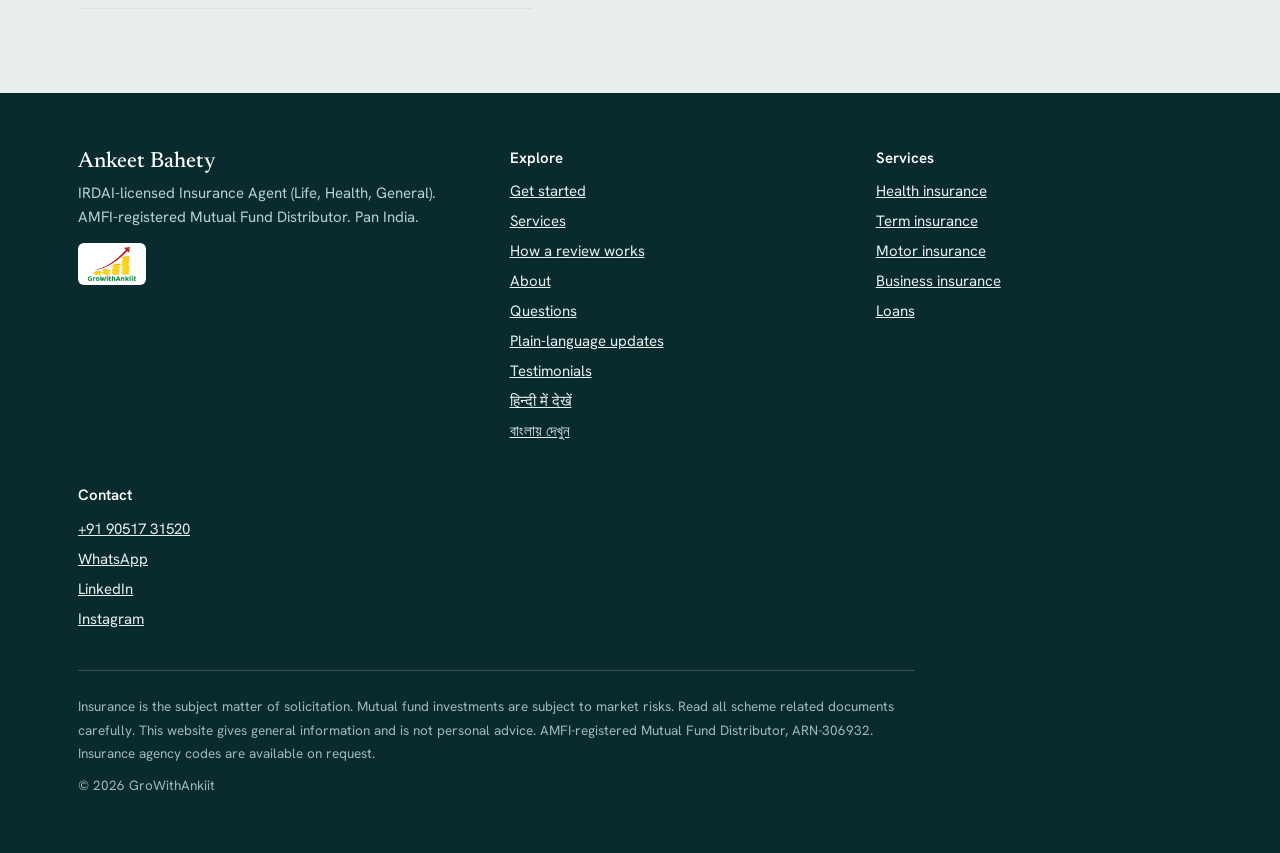
==== commit eed24820: "Update index.html" ====
--- a/index.html
+++ b/index.html
@@ -4,7 +4,7 @@
 <meta charset="utf-8">
 <meta name="viewport" content="width=device-width, initial-scale=1">
 <title>Ankeet Bahety | Insurance, mutual funds and loans, Pan India</title>
-<meta name="description" content="Ankeet Bahety helps families, professionals and business owners across India choose life, health and general insurance, renew on time and get claims moving. SIPs, mutual funds and loans too.">
+<meta name="description" content="Ankeet Bahety helps families, professionals and business owners across India with life, health and general insurance, SIPs and loans.">
 <link rel="canonical" href="https://ankeetbahety.in/">
 <link rel="icon" href="logo.png">
 <meta property="og:title" content="Ankeet Bahety | Insurance, mutual funds and loans, Pan India">
@@ -455,6 +455,29 @@
   return fetch(window.DESK,{method:'POST',mode:'no-cors',body:b,keepalive:true}).then(function(){return 'ok';},function(){return 'fail';});
 };
 </script>
+<style>
+.proof{padding:40px 0 0}.proof-grid{display:grid;grid-template-columns:repeat(4,minmax(0,1fr));border:1px solid var(--line);border-radius:10px;background:#fff}.proof-grid>div{padding:22px 24px;border-left:1px solid var(--line)}.proof-grid>div:first-child{border-left:0}.proof-grid b{display:block;font:500 1.65rem/1.2 var(--serif);color:var(--ink);margin-bottom:4px}.proof-grid span{font-size:14.5px;color:var(--muted)}
+@media (max-width:900px){.proof-grid{grid-template-columns:1fr 1fr}.proof-grid>div:nth-child(3){border-left:0}.proof-grid>div:nth-child(n+3){border-top:1px solid var(--line)}}
+@media (max-width:520px){.proof-grid{grid-template-columns:1fr}.proof-grid>div{border-left:0;border-top:1px solid var(--line)}.proof-grid>div:first-child{border-top:0}}
+.posts{display:grid;grid-template-columns:repeat(3,minmax(0,1fr));gap:18px;margin-top:26px}.post{display:block;border-radius:8px;overflow:hidden;border:1px solid var(--line);background:#fff;transition:transform .2s,box-shadow .2s}.post img{display:block;width:100%;height:auto}.post:hover{transform:translateY(-3px);box-shadow:0 14px 30px rgba(5,25,27,.14)}
+@media (max-width:700px){.posts{grid-template-columns:1fr 1fr}.posts .post:nth-child(3){display:none}}
+.upd-links{margin-top:22px;display:flex;flex-wrap:wrap;gap:12px}
+.lang{font-size:14px;font-weight:600;white-space:nowrap}.lang a{text-decoration:none;margin-left:12px;color:var(--text)}.lang a:hover{color:var(--brass-dark)}
+@media (max-width:980px){.nav .lang{display:none}}
+.svc{display:grid;grid-template-columns:repeat(auto-fill,minmax(290px,1fr));gap:20px;border-top:0;margin-top:40px}
+.svc-row{position:relative;display:block;padding:24px 24px 72px;min-height:300px;background:#fff;border:1px solid var(--line);border-radius:10px;overflow:hidden;transition:transform .2s,box-shadow .2s,border-color .2s}
+.svc-row:hover,.svc-row:focus-within{transform:translateY(-4px);box-shadow:0 16px 34px rgba(5,25,27,.14);border-color:var(--brass)}
+.svc-row .what{margin-top:10px}
+.svc-row .ask{position:absolute;left:24px;right:24px;bottom:20px;margin:0;font-size:14.5px;z-index:3}
+.svc-row ul{margin:14px 0 0;columns:1;font-size:15px}
+@media (hover:hover) and (pointer:fine){
+.svc-row{min-height:340px}
+.svc-row h3::after{content:"Hover to see what is covered";display:block;margin-top:6px;font:600 12.5px/1.2 var(--sans);letter-spacing:.02em;color:var(--brass-dark)}
+.svc-row ul{position:absolute;left:0;right:0;top:0;bottom:62px;margin:0;padding:22px 24px;background:var(--ink);color:#EAF3F2;overflow:auto;opacity:0;visibility:hidden;transform:translateY(10px);transition:opacity .22s,transform .22s,visibility .22s;z-index:2}
+.svc-row:hover ul,.svc-row:focus-within ul{opacity:1;visibility:visible;transform:none}
+.svc-row li{color:#EAF3F2}.svc-row li::before{background:var(--brass-soft)}
+}
+</style>
 </head>
 <body>
 
@@ -472,7 +495,7 @@
       <a class="l" href="testimonials.html">Testimonials</a>
       <a class="l" href="updates.html">Updates</a>
       <a class="l" href="#questions">Questions</a>
-      <a class="btn btn-ink" href="#start">Get started</a>
+      <span class="lang" aria-label="Translate this page"><a href="https://ankeetbahety-in.translate.goog/?_x_tr_sl=en&amp;_x_tr_tl=hi&amp;_x_tr_hl=en" lang="hi" rel="noopener">हिन्दी</a><a href="https://ankeetbahety-in.translate.goog/?_x_tr_sl=en&amp;_x_tr_tl=bn&amp;_x_tr_hl=en" lang="bn" rel="noopener">বাংলা</a></span><a class="btn btn-ink" href="#start">Get started</a>
     </nav>
   </div>
 </header>
@@ -521,6 +544,13 @@
   </div>
 </section>
 
+<section class="proof" aria-label="At a glance"><div class="wrap"><div class="proof-grid">
+<div><b><span id="yrs">6</span> years</b><span>in insurance, since 2020</span></div>
+<div><b>Pan India</b><span>Clients across the country, based in Kolkata</span></div>
+<div><b>Many insurers</b><span>Care Health, ICICI Lombard, Tata AIG, Bajaj Life and more</span></div>
+<div><b>Client reviews</b><span><a href="testimonials.html">Read what clients say</a></span></div>
+</div></div></section>
+<script>try{document.getElementById('yrs').textContent=Math.max(1,new Date().getFullYear()-2020)}catch(e){}</script>
 <section id="services">
   <div class="wrap">
     <div class="intro">
@@ -648,7 +678,7 @@
       <ul class="creds">
         <li><span>Based in</span><span>Kolkata, West Bengal. Clients across India.</span></li>
         <li><span>In insurance since</span><span>2020</span></li>
-        <li><span>Education</span><span>M.Sc. International Business, Hult International Business School (2019). B.Com (Honours), University of Calcutta (2015).</span></li>
+        <li><span>Education</span><span>MS in International Business and Marketing, Hult International Business School (2019). B.Com (Honours), University of Calcutta (2015).</span></li>
         <li><span>Connect</span><span><a href="https://www.linkedin.com/in/ankeetbahety/">LinkedIn</a> and <a href="https://www.instagram.com/growithankiit/">Instagram</a></span></li>
       </ul>
     </div>
@@ -656,23 +686,20 @@
 </section>
 
 <section id="updates">
-  <div class="wrap">
-    <div class="exp">
-      <img loading="lazy" src="bima-sugam-explainer.jpg" width="1080" height="1350" alt="Infographic: Bima Sugam launch moved from September to November, what is reported and what is not confirmed">
-      <div>
-        <h2 style="font-size:clamp(1.6rem,2.6vw,2.1rem);margin-bottom:22px">Plain-language updates</h2>
-        <p class="when">Latest explainer, 9 October 2026</p>
-        <h3>Bima Sugam: launch moved from September to November</h3>
-        <p style="margin-top:14px;color:var(--muted);max-width:34em">What is reported, what is not confirmed yet, and what to do about your own policy while you wait. Your existing cover does not change.</p>
-        <p style="margin-top:14px;color:var(--muted);max-width:34em">I explain one insurance story every Monday, Wednesday, Friday and Saturday on LinkedIn and Instagram.</p>
-        <div class="links">
-          <a href="https://www.instagram.com/p/DeRUN9QIF6Q/">See it on Instagram</a>
-          <a href="https://www.linkedin.com/feed/update/urn:li:share:7514267494925180928/">See it on LinkedIn</a>
-          <a href="updates.html">All updates on this site</a>
-        </div>
-      </div>
-    </div>
-  </div>
+<div class="wrap">
+<h2 style="font-size:clamp(1.6rem,2.6vw,2.1rem);margin-bottom:10px">Latest from my feed</h2>
+<p style="color:var(--muted);max-width:40em">I explain one insurance story every Monday, Wednesday, Friday and Saturday on Instagram and LinkedIn. Tap a post to see the latest and follow along.</p>
+<div class="posts">
+<a class="post" href="https://www.instagram.com/growithankiit/" target="_blank" rel="noopener"><img loading="lazy" src="post-thumb-06nov.jpg" width="540" height="673" alt="Latest insurance explainer post on Instagram"></a>
+<a class="post" href="https://www.instagram.com/growithankiit/" target="_blank" rel="noopener"><img loading="lazy" src="post-thumb-24oct.jpg" width="540" height="673" alt="Recent insurance explainer post on Instagram"></a>
+<a class="post" href="https://www.instagram.com/growithankiit/" target="_blank" rel="noopener"><img loading="lazy" src="post-thumb-23oct.jpg" width="540" height="673" alt="Insurance explainer post on Instagram"></a>
+</div>
+<div class="upd-links">
+<a class="btn btn-ink" href="https://www.instagram.com/growithankiit/" target="_blank" rel="noopener">Follow on Instagram</a>
+<a class="btn btn-line" href="https://www.linkedin.com/in/ankeetbahety/" target="_blank" rel="noopener">Follow on LinkedIn</a>
+<a class="btn btn-line" href="updates.html">All plain-language updates</a>
+</div>
+</div>
 </section>
 
 <section id="questions">
@@ -720,11 +747,11 @@
       <div>
         <b>Ankeet Bahety</b>
         <p>IRDAI-licensed Insurance Agent (Life, Health, General). AMFI-registered Mutual Fund Distributor. Pan India.</p>
-        <div class="chip"><img src="logo.png" alt="GroWithAnkiit" width="330" height="215"></div>
+        <div class="chip"><img src="logo-web.png" alt="GroWithAnkiit" width="330" height="215"></div>
       </div>
       <div>
         <h4>Explore</h4>
-        <ul><li><a href="#start">Get started</a></li><li><a href="#services">Services</a></li><li><a href="#how">How a review works</a></li><li><a href="#about">About</a></li><li><a href="#questions">Questions</a></li><li><a href="updates.html">Plain-language updates</a></li><li><a href="testimonials.html">Testimonials</a></li></ul>
+        <ul><li><a href="#start">Get started</a></li><li><a href="#services">Services</a></li><li><a href="#how">How a review works</a></li><li><a href="#about">About</a></li><li><a href="#questions">Questions</a></li><li><a href="updates.html">Plain-language updates</a></li><li><a href="testimonials.html">Testimonials</a></li><li><a href="https://ankeetbahety-in.translate.goog/?_x_tr_sl=en&amp;_x_tr_tl=hi&amp;_x_tr_hl=en" lang="hi" rel="noopener">हिन्दी में देखें</a></li><li><a href="https://ankeetbahety-in.translate.goog/?_x_tr_sl=en&amp;_x_tr_tl=bn&amp;_x_tr_hl=en" lang="bn" rel="noopener">বাংলায় দেখুন</a></li></ul>
       </div>
       <div>
         <h4>Services</h4>
@@ -907,7 +934,8 @@
   var PAY=[
     {n:'Care Health Insurance',u:'https://www.careinsurance.com/rhicl/proposalcp/renew/index-care'},
     {n:'ICICI Lombard',u:'https://www.icicilombard.com/renew-policy'},
-    {n:'Tata AIG',u:'https://www.tataaig.com/'}
+    {n:'Tata AIG',u:'https://www.tataaig.com/'},
+{n:"Bajaj Life Insurance",u:"https://www.bajajlifeinsurance.com/renewal-payment.jsp"}
   ];
 
   function esc(t){return String(t==null?'':t).replace(/[&<>"']/g,function(c){return {'&':'&amp;','<':'&lt;','>':'&gt;','"':'&quot;',"'":'&#39;'}[c];});}
@@ -1034,7 +1062,7 @@
     h+='<p class="tiny">'+(T.disc?esc(T.disc)+' ':'')+'Your details are kept in my own private records and used only to reply to you. I do not sell or share them. Insurance is the subject matter of solicitation.</p>';
     h+='</form>';
     if(T.pay&&PAY.length){
-      h+='<div class="pay"><h4>Already know your insurer?</h4><p>Pay on the insurer’s own website. Check that the address is theirs before you enter any payment details.</p><ul>'+PAY.map(function(p){return '<li><a href="'+esc(p.u)+'" target="_blank" rel="noopener">'+esc(p.n)+'</a></li>';}).join('')+'</ul></div>';
+      h+='<div class="pay"><h4>Already know your insurer?</h4><p>Pay on the insurer’s own website. These are a few of the insurers I work with, and there are more. Ask me for yours if it is not listed. Check that the address is theirs before you enter any payment details.</p><ul>'+PAY.map(function(p){return '<li><a href="'+esc(p.u)+'" target="_blank" rel="noopener">'+esc(p.n)+'</a></li>';}).join('')+'</ul></div>';
     }
     h+='<div id="d-'+T.id+'" hidden></div>';
     h+='</div></div>';
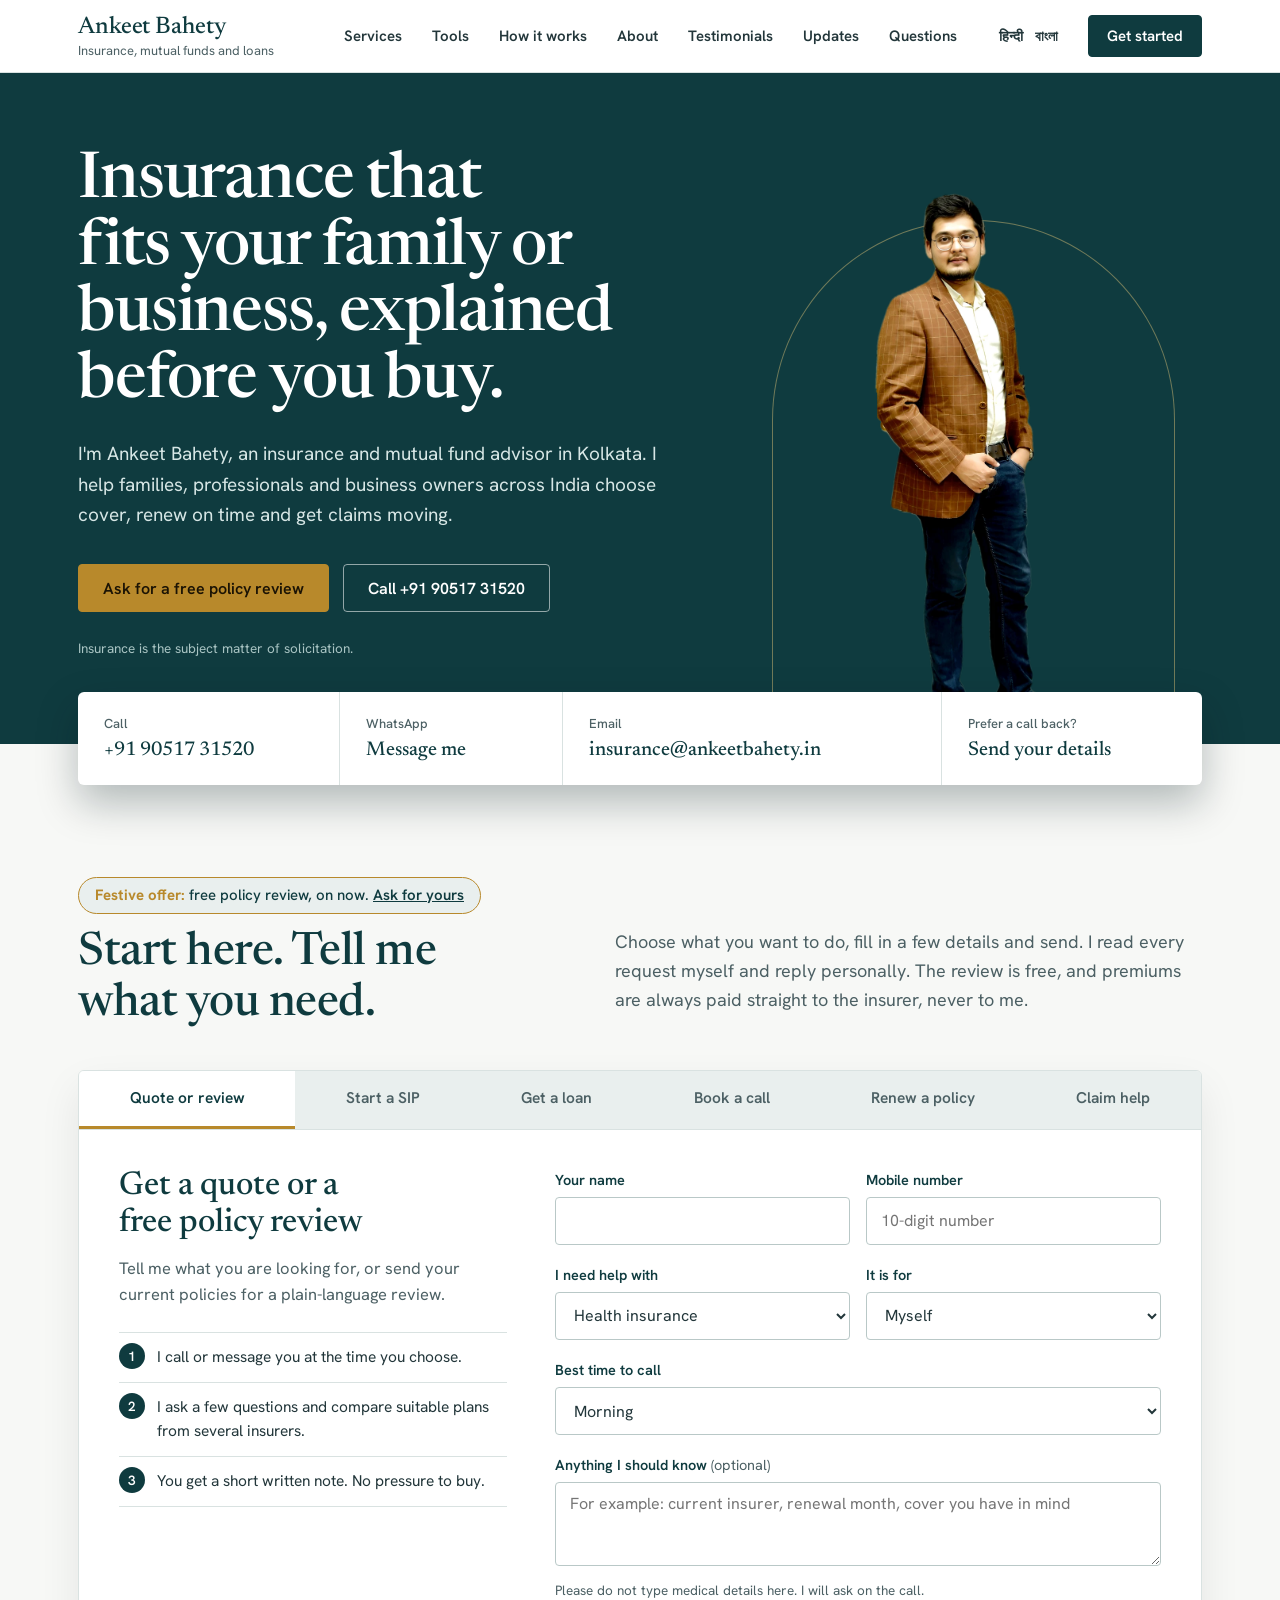
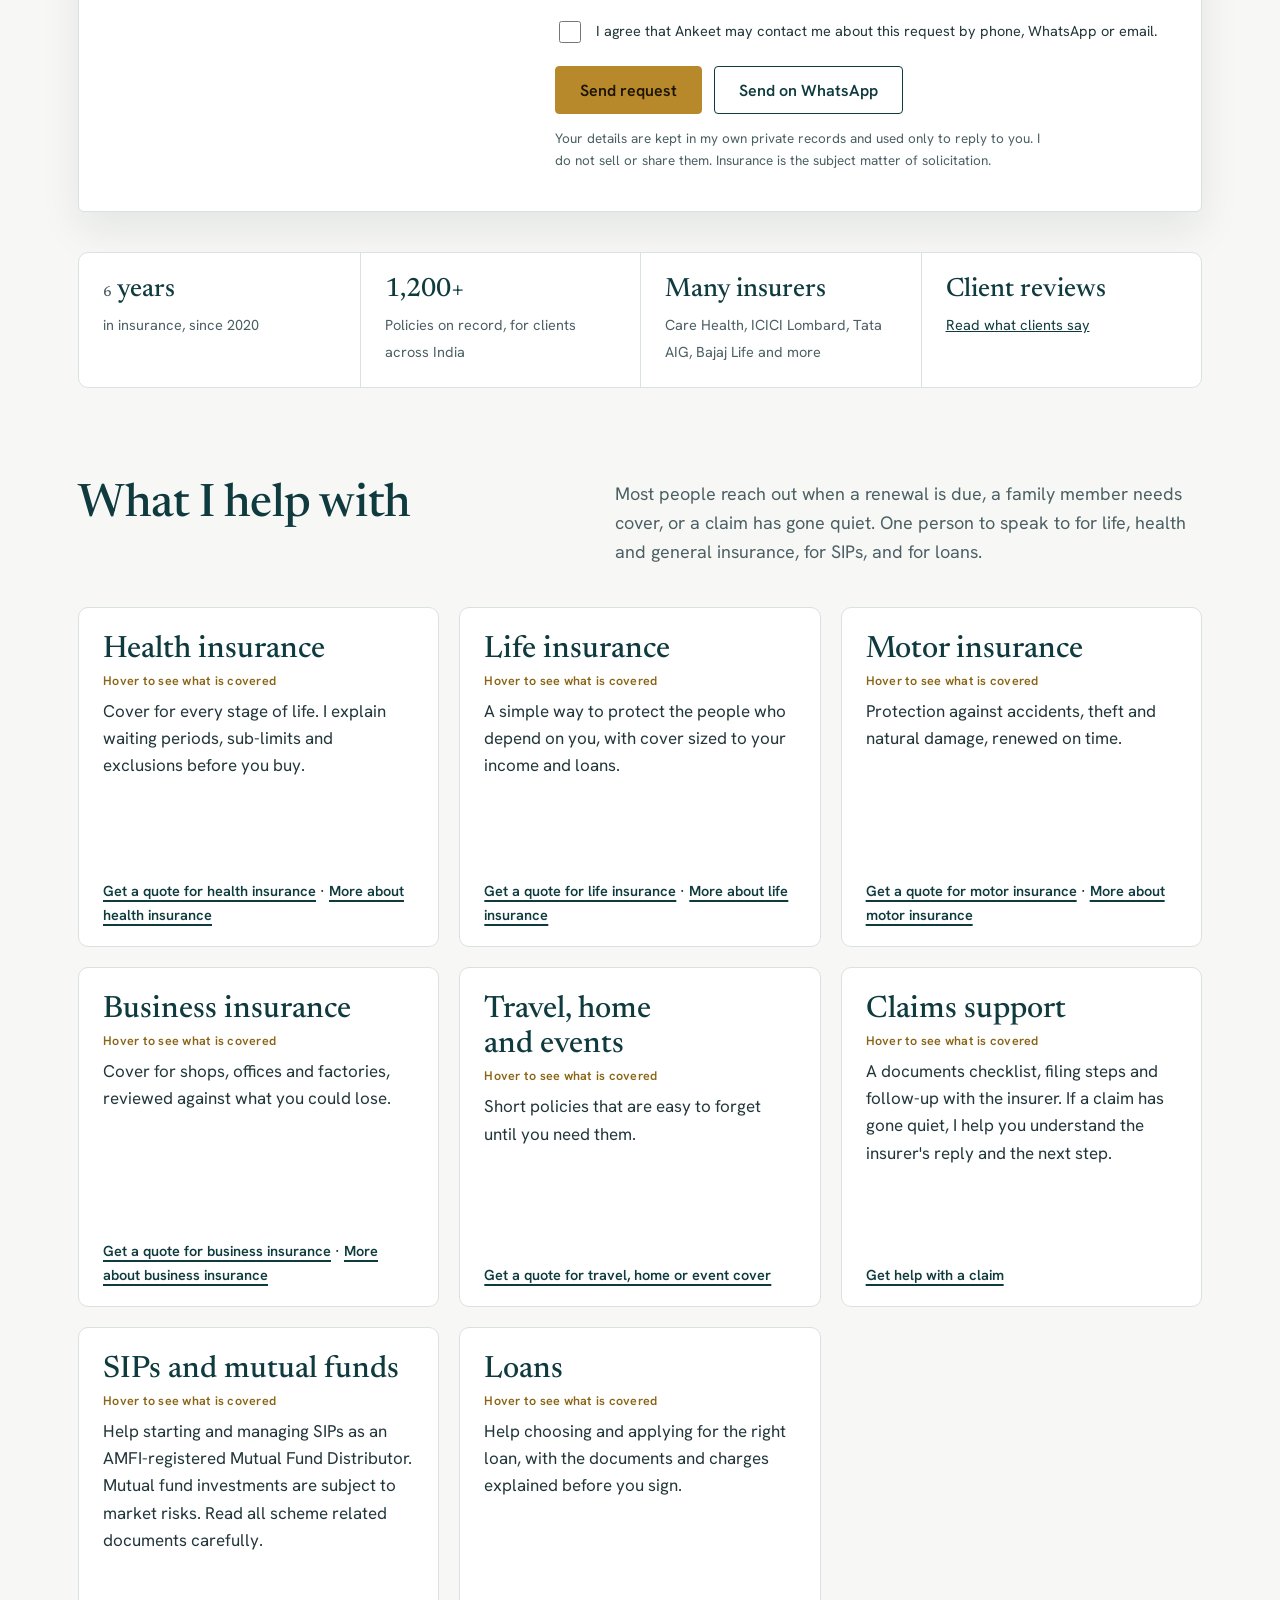
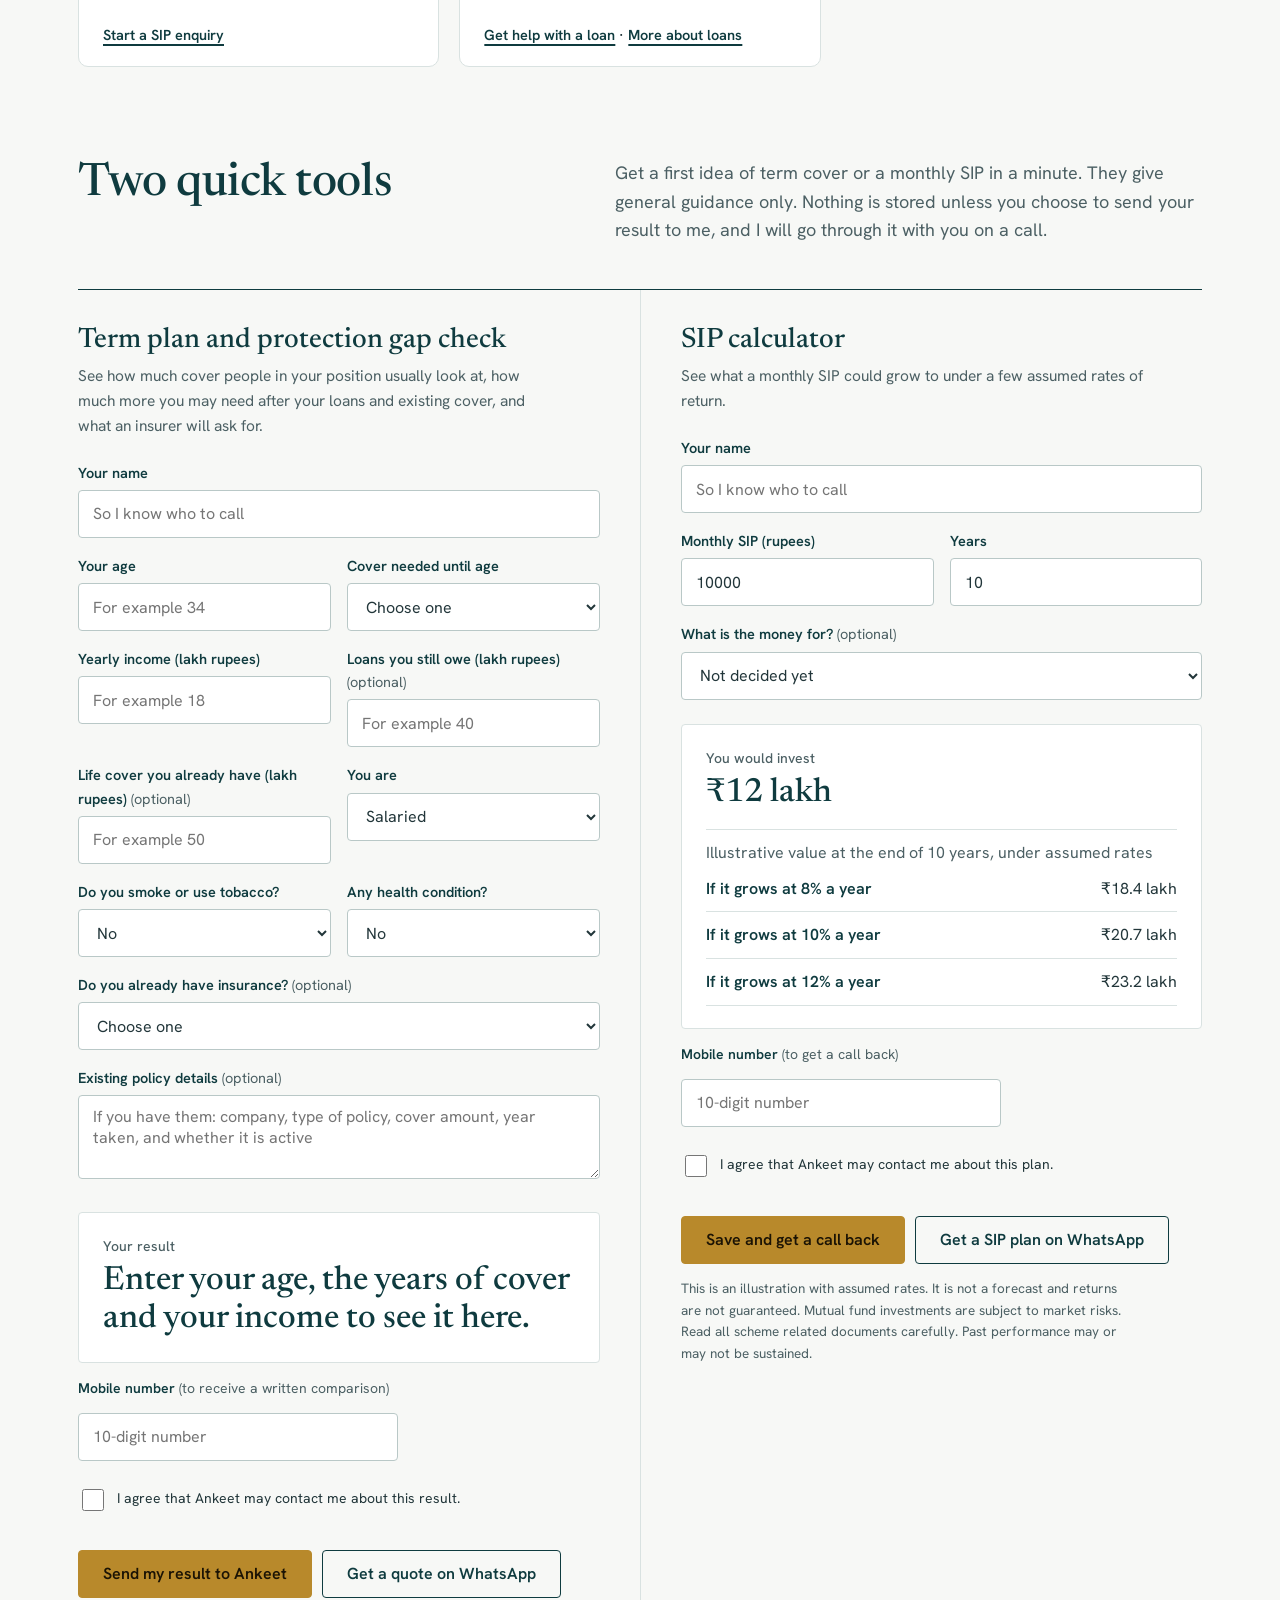
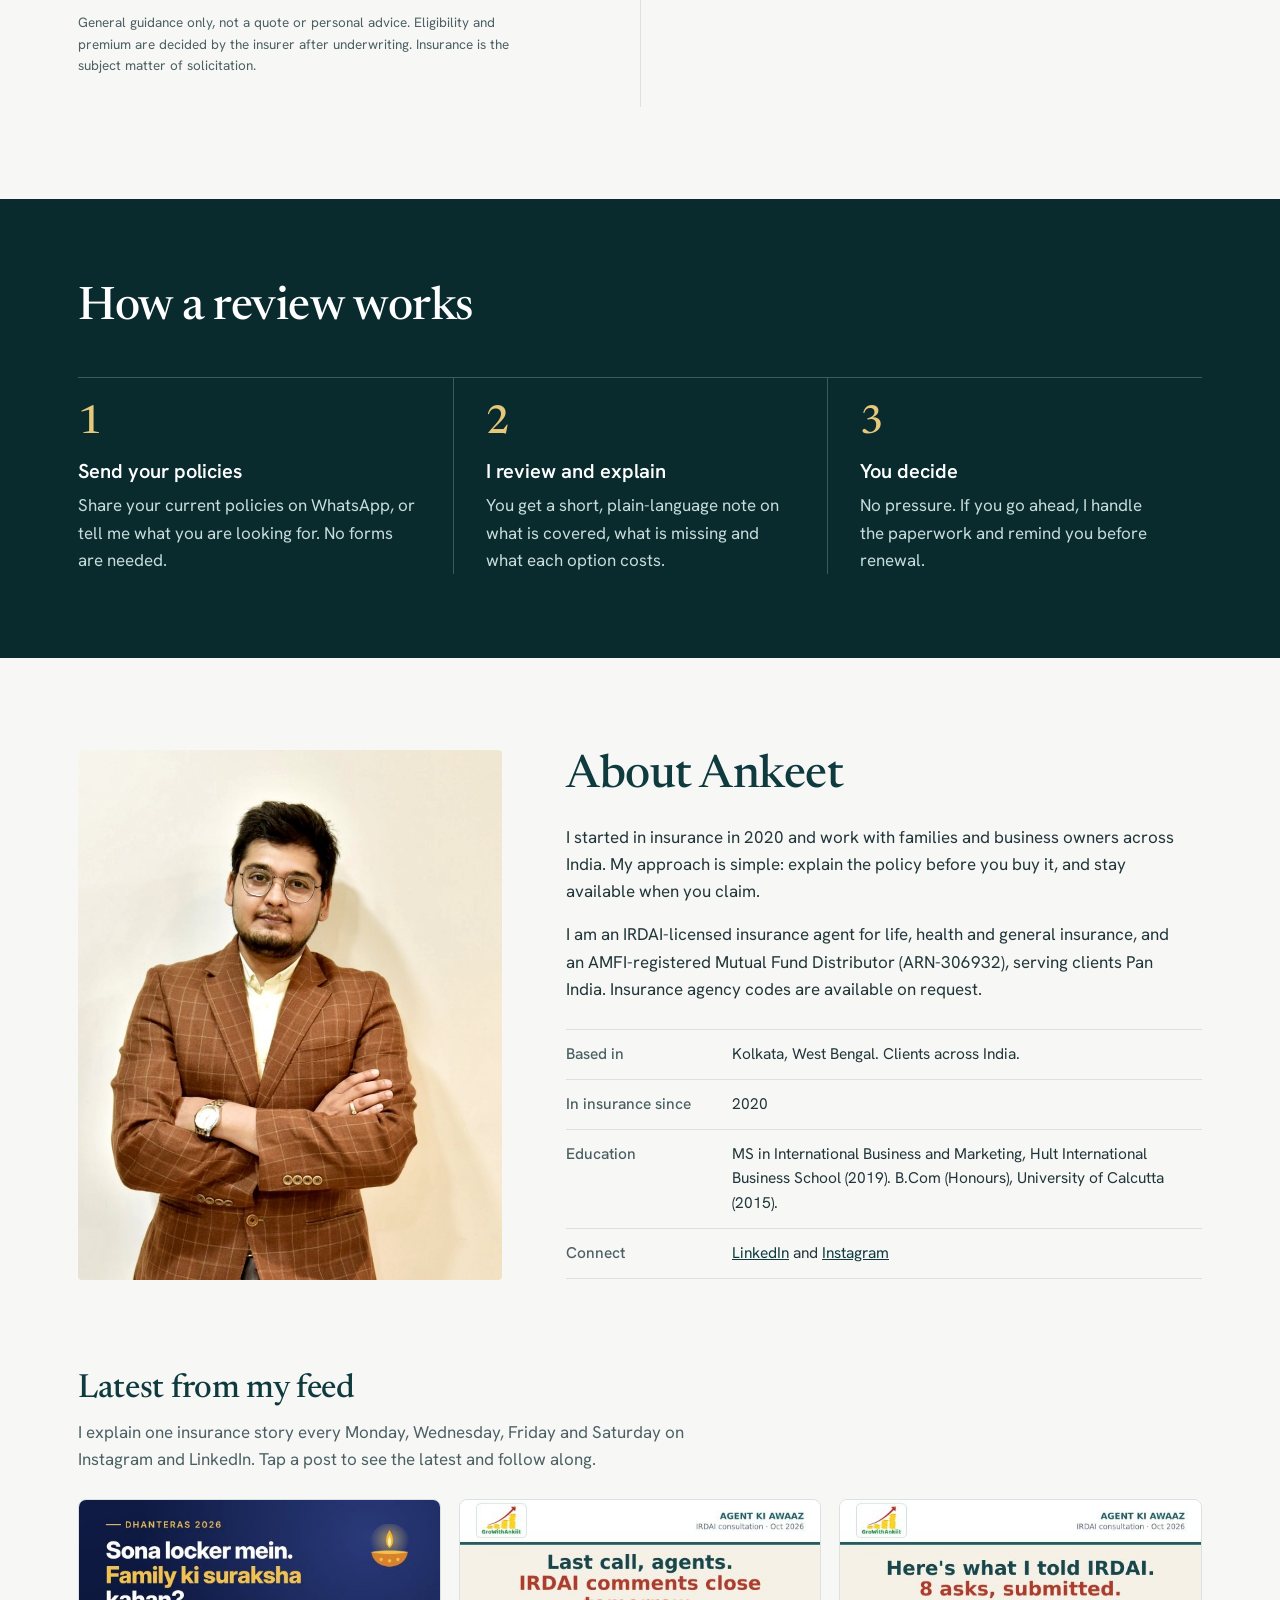
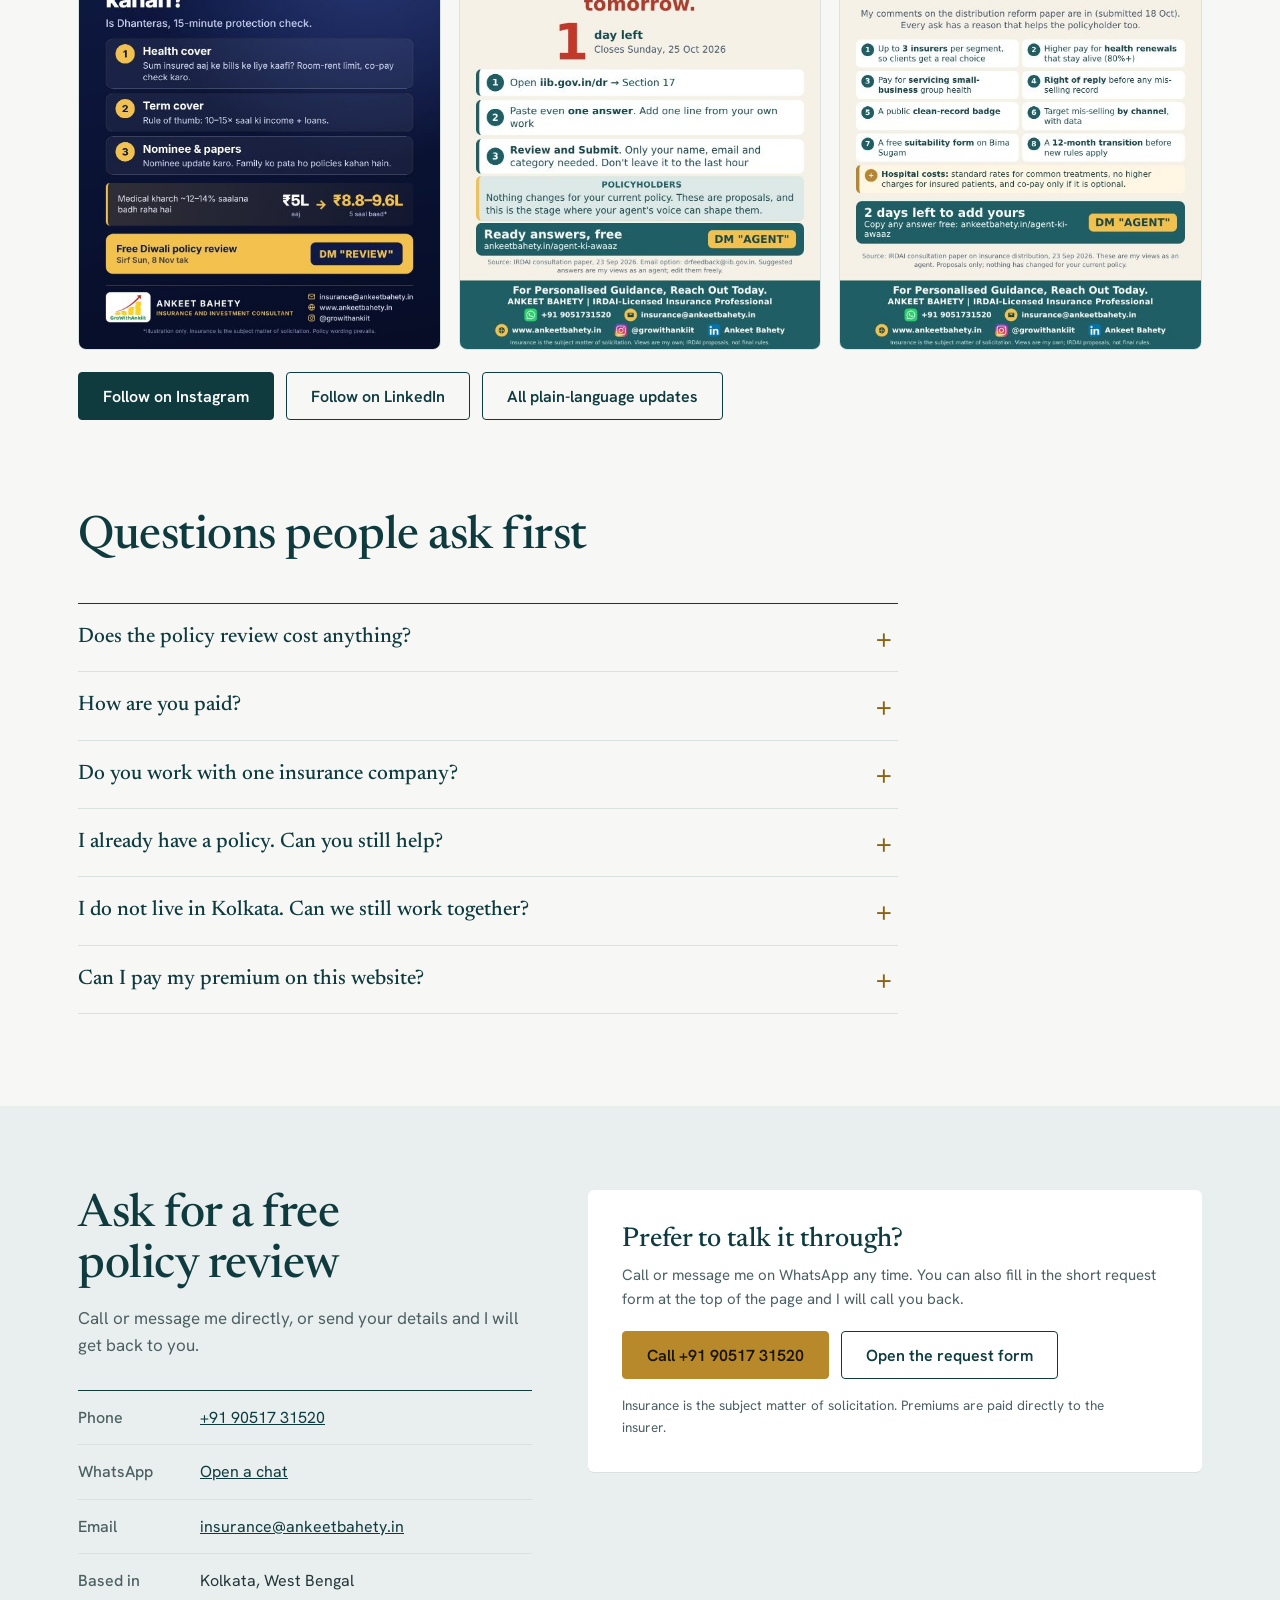
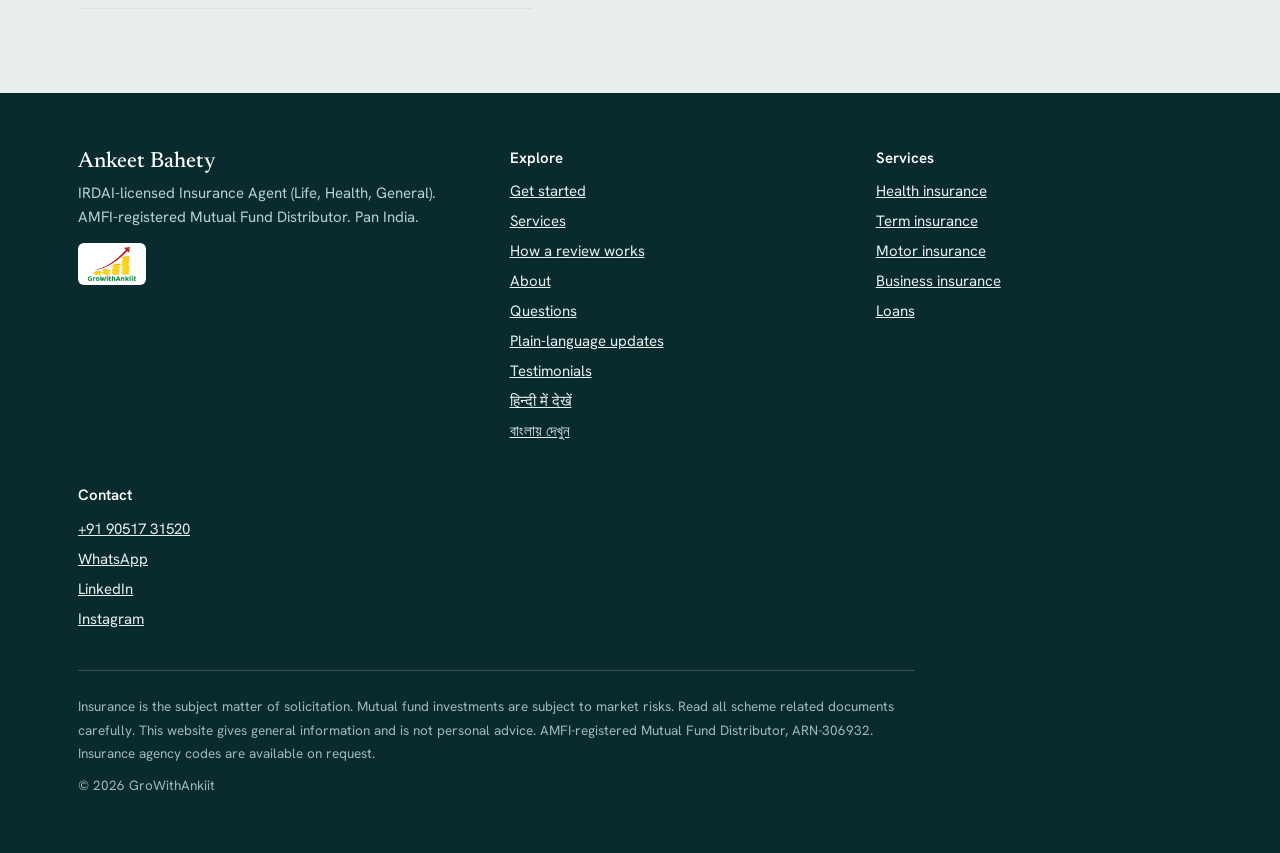
==== commit 9ae21247: "Update index.html" ====
--- a/index.html
+++ b/index.html
@@ -546,7 +546,7 @@
 
 <section class="proof" aria-label="At a glance"><div class="wrap"><div class="proof-grid">
 <div><b><span id="yrs">6</span> years</b><span>in insurance, since 2020</span></div>
-<div><b>Pan India</b><span>Clients across the country, based in Kolkata</span></div>
+<div><b>1,200+</b><span>Policies on record, for clients across India</span></div>
 <div><b>Many insurers</b><span>Care Health, ICICI Lombard, Tata AIG, Bajaj Life and more</span></div>
 <div><b>Client reviews</b><span><a href="testimonials.html">Read what clients say</a></span></div>
 </div></div></section>
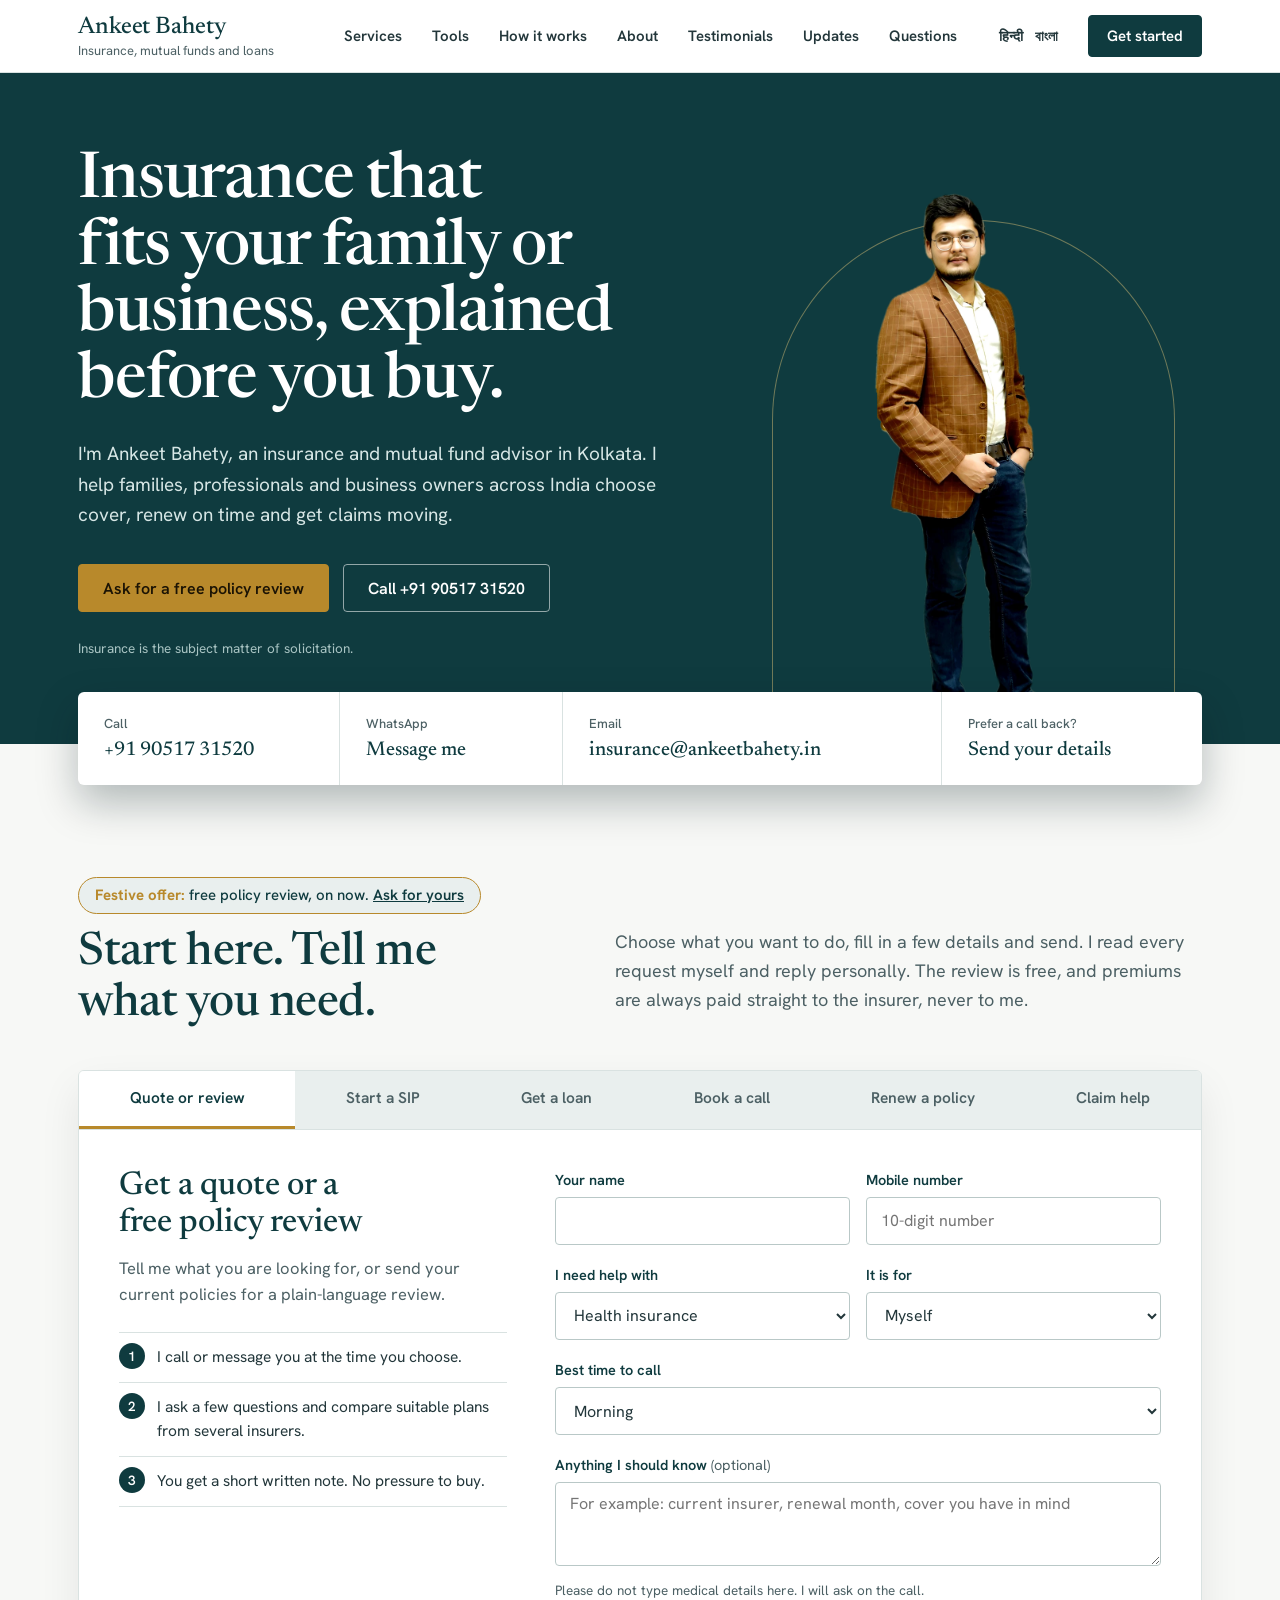
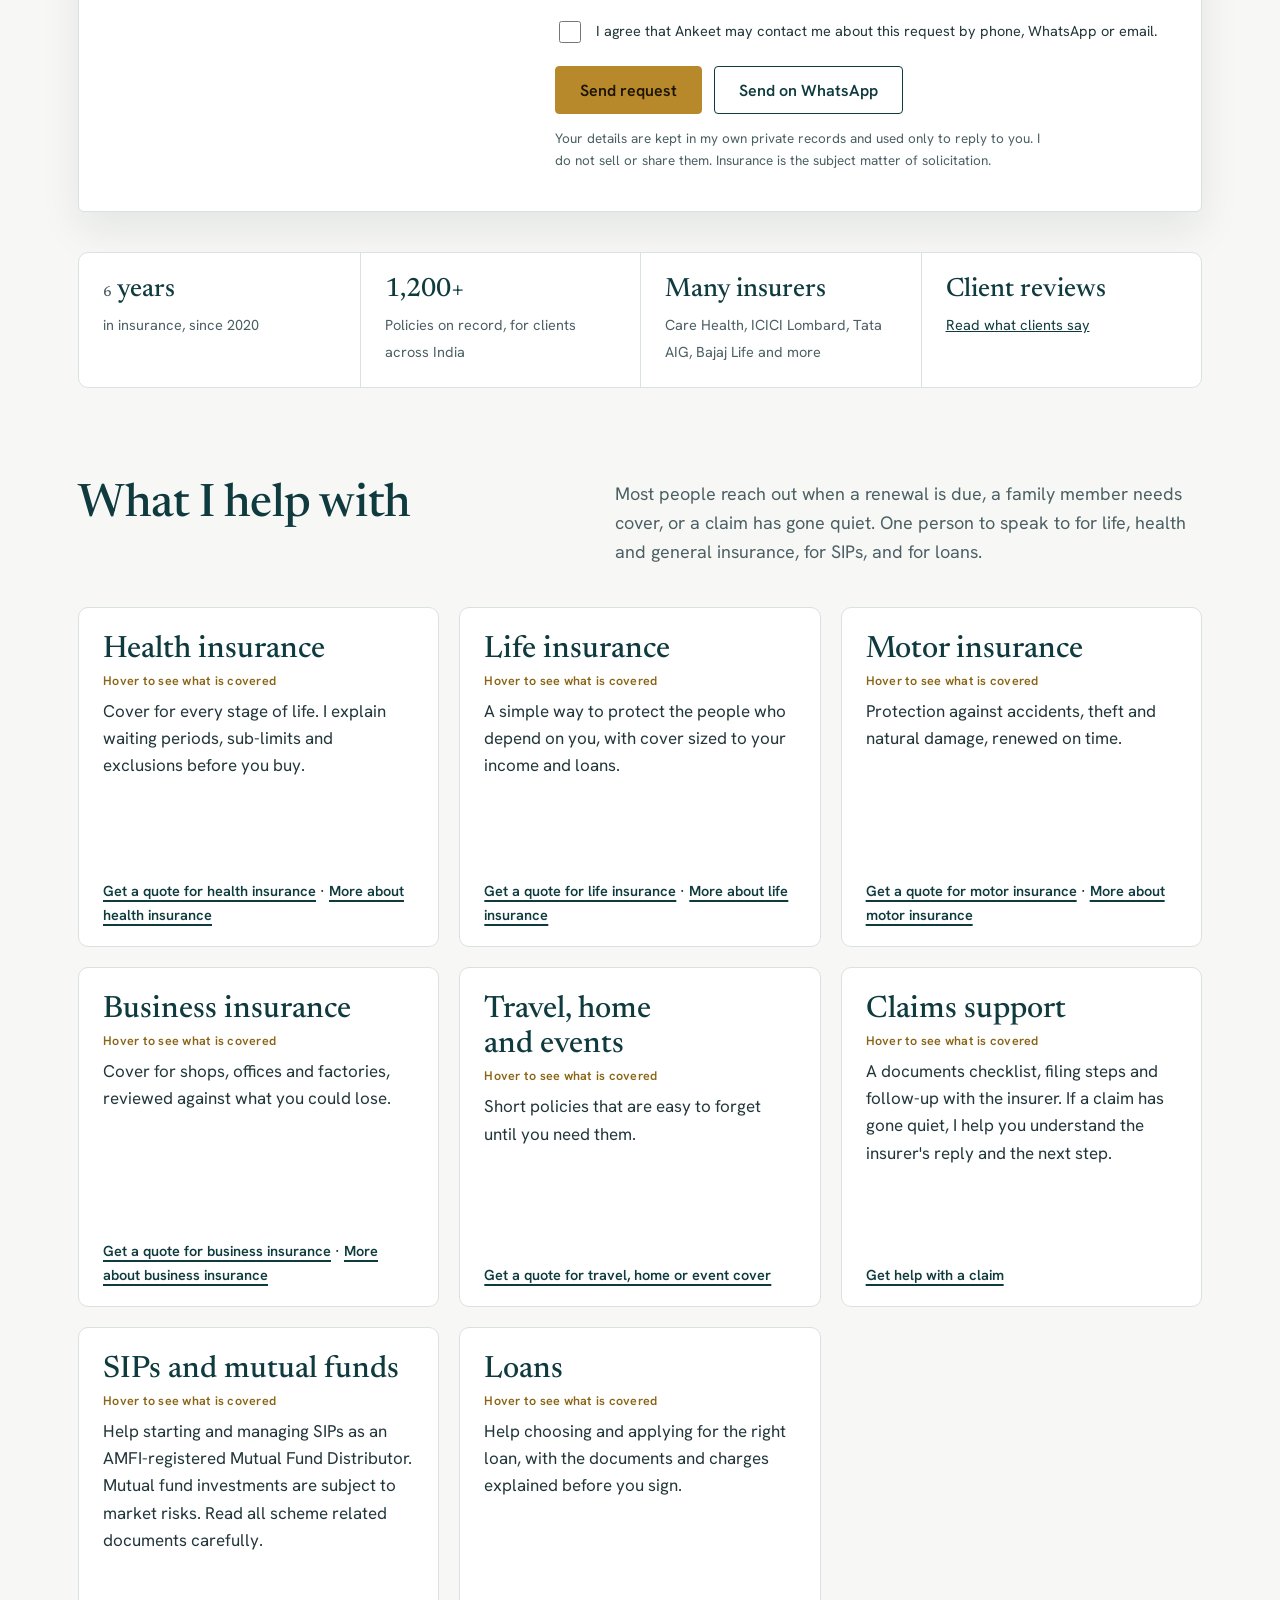
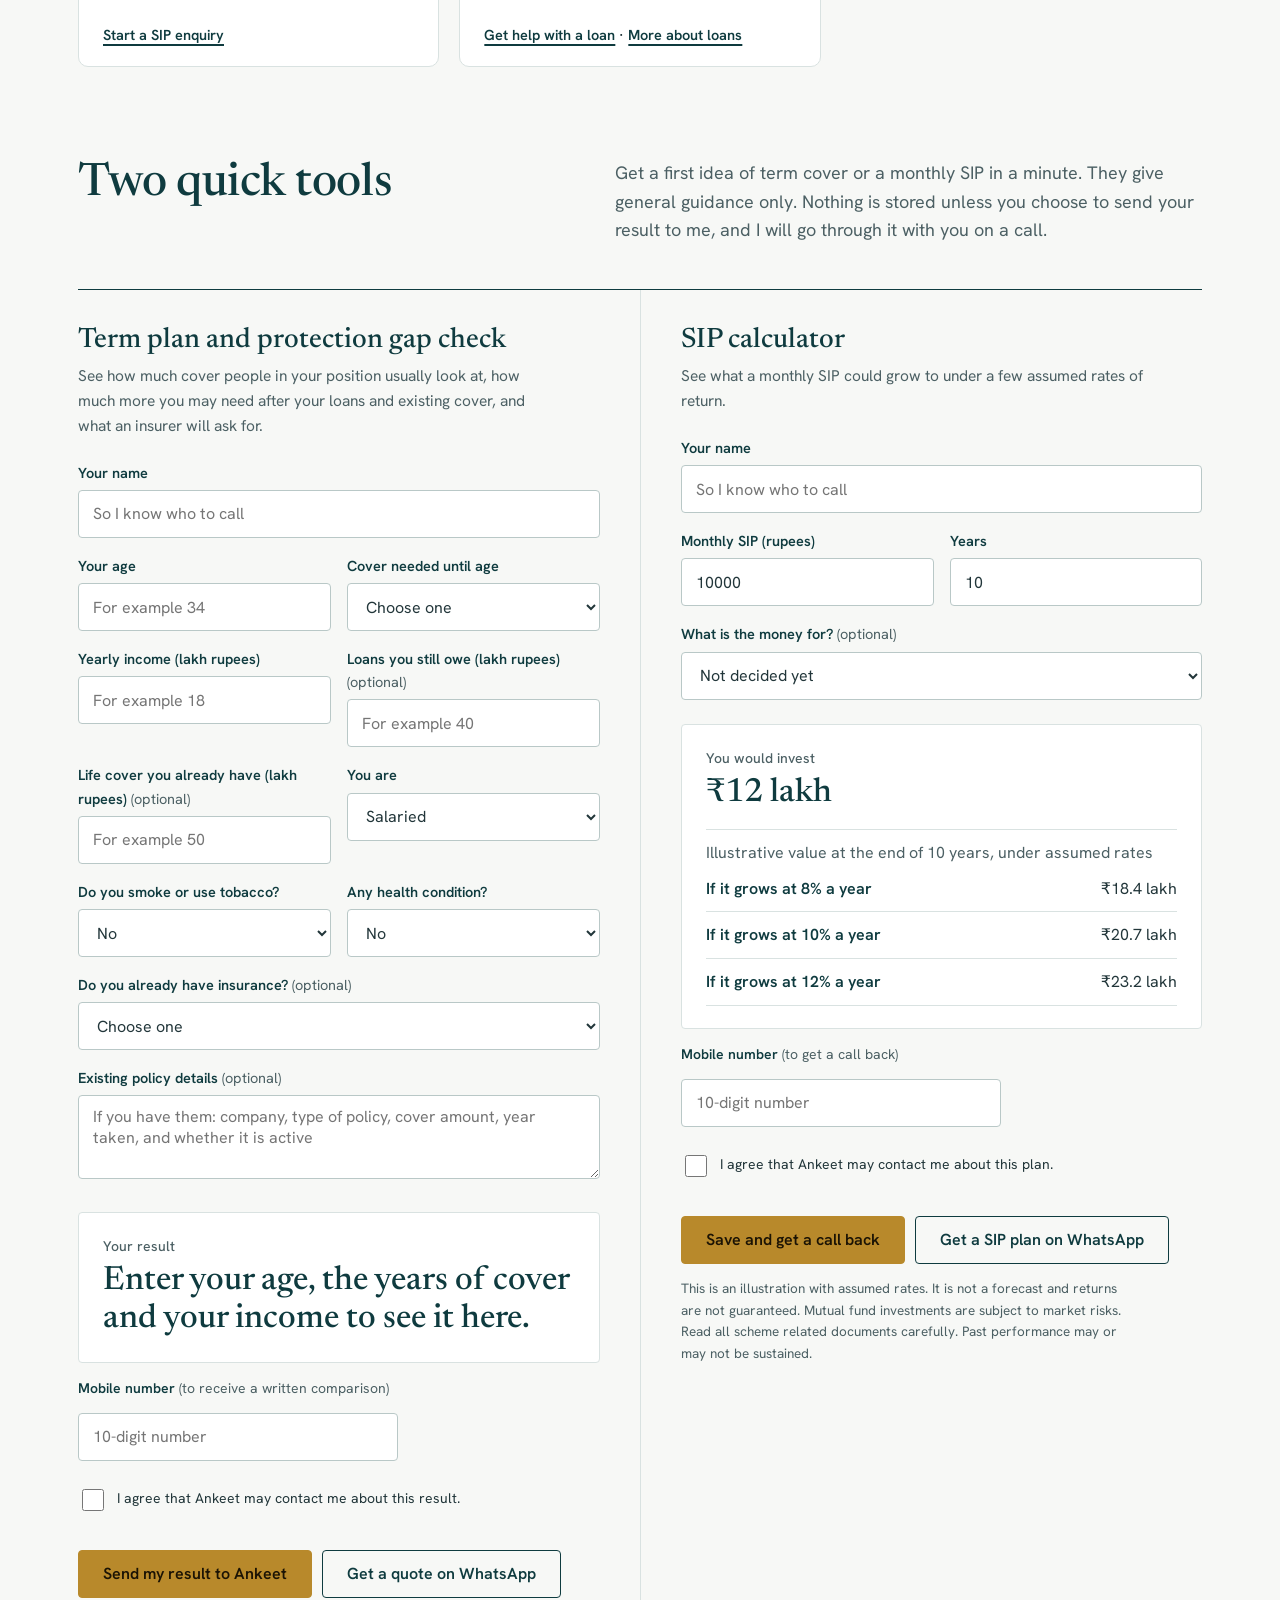
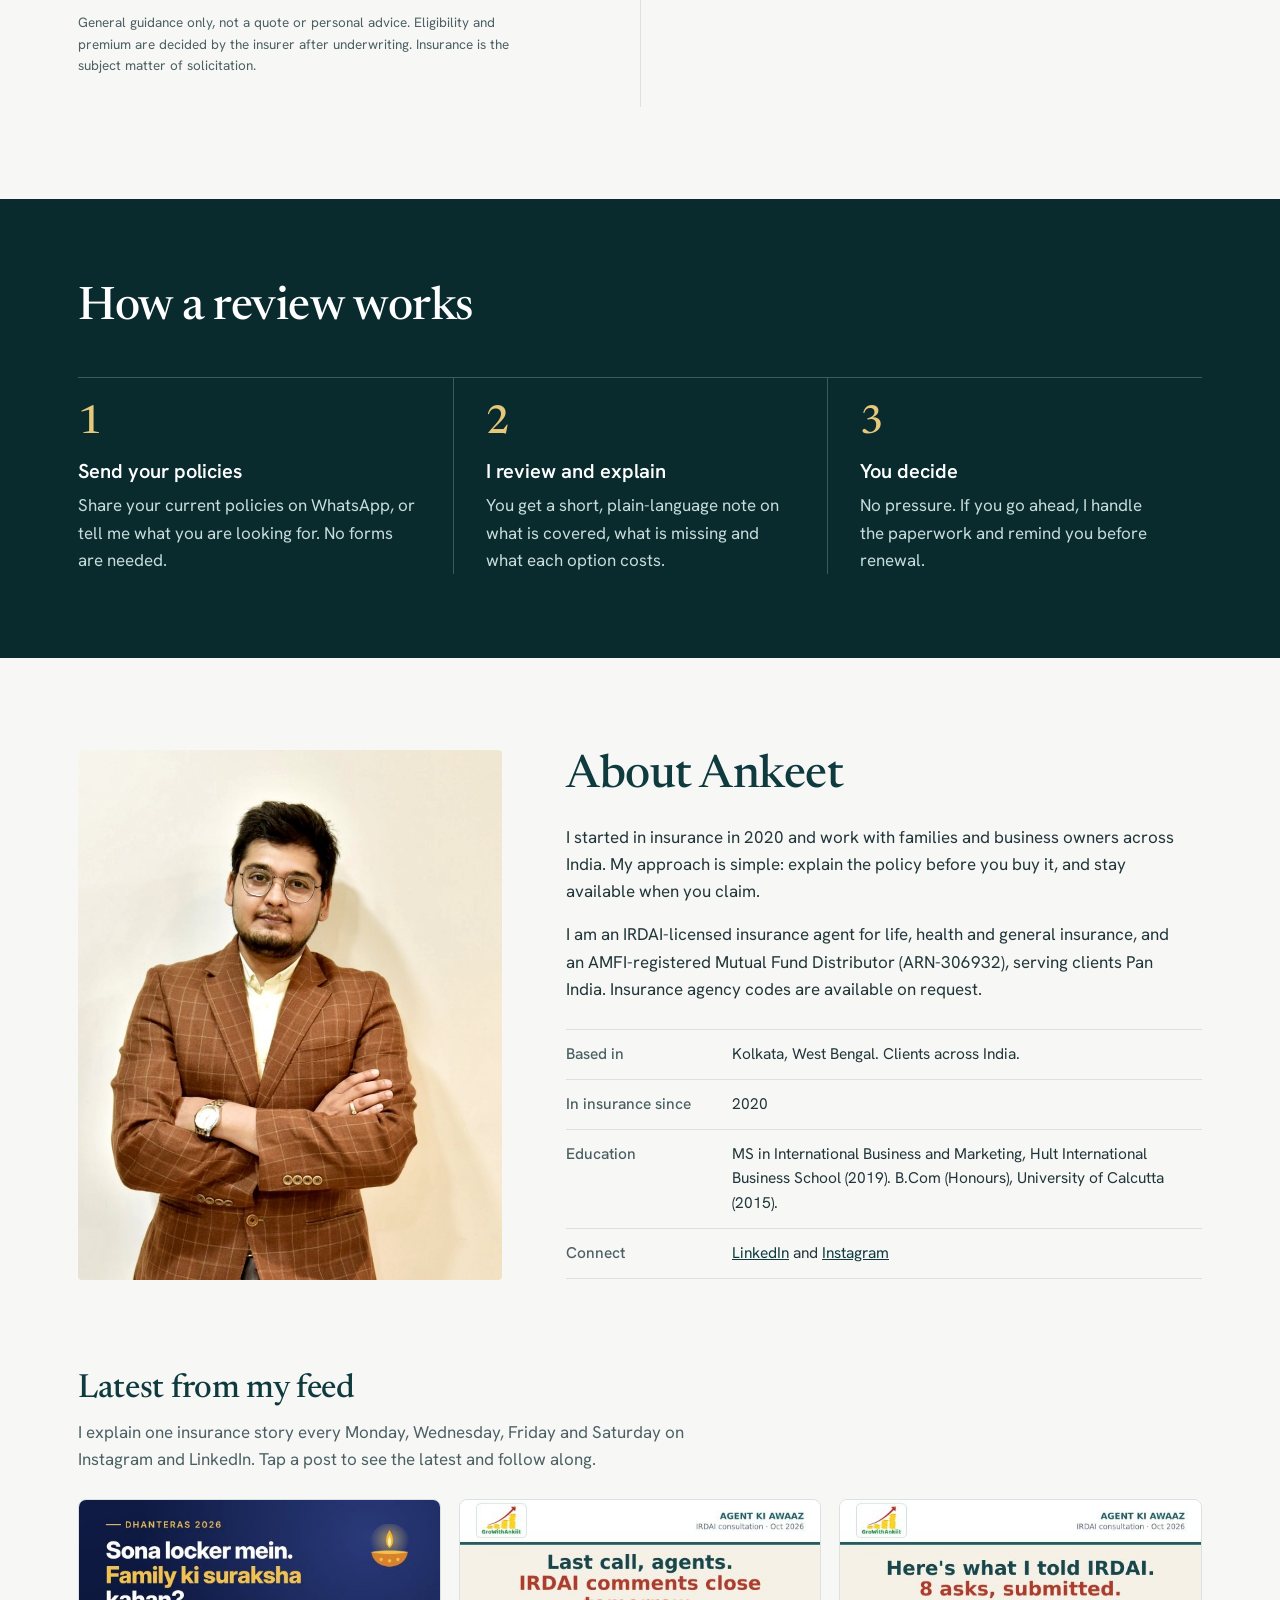
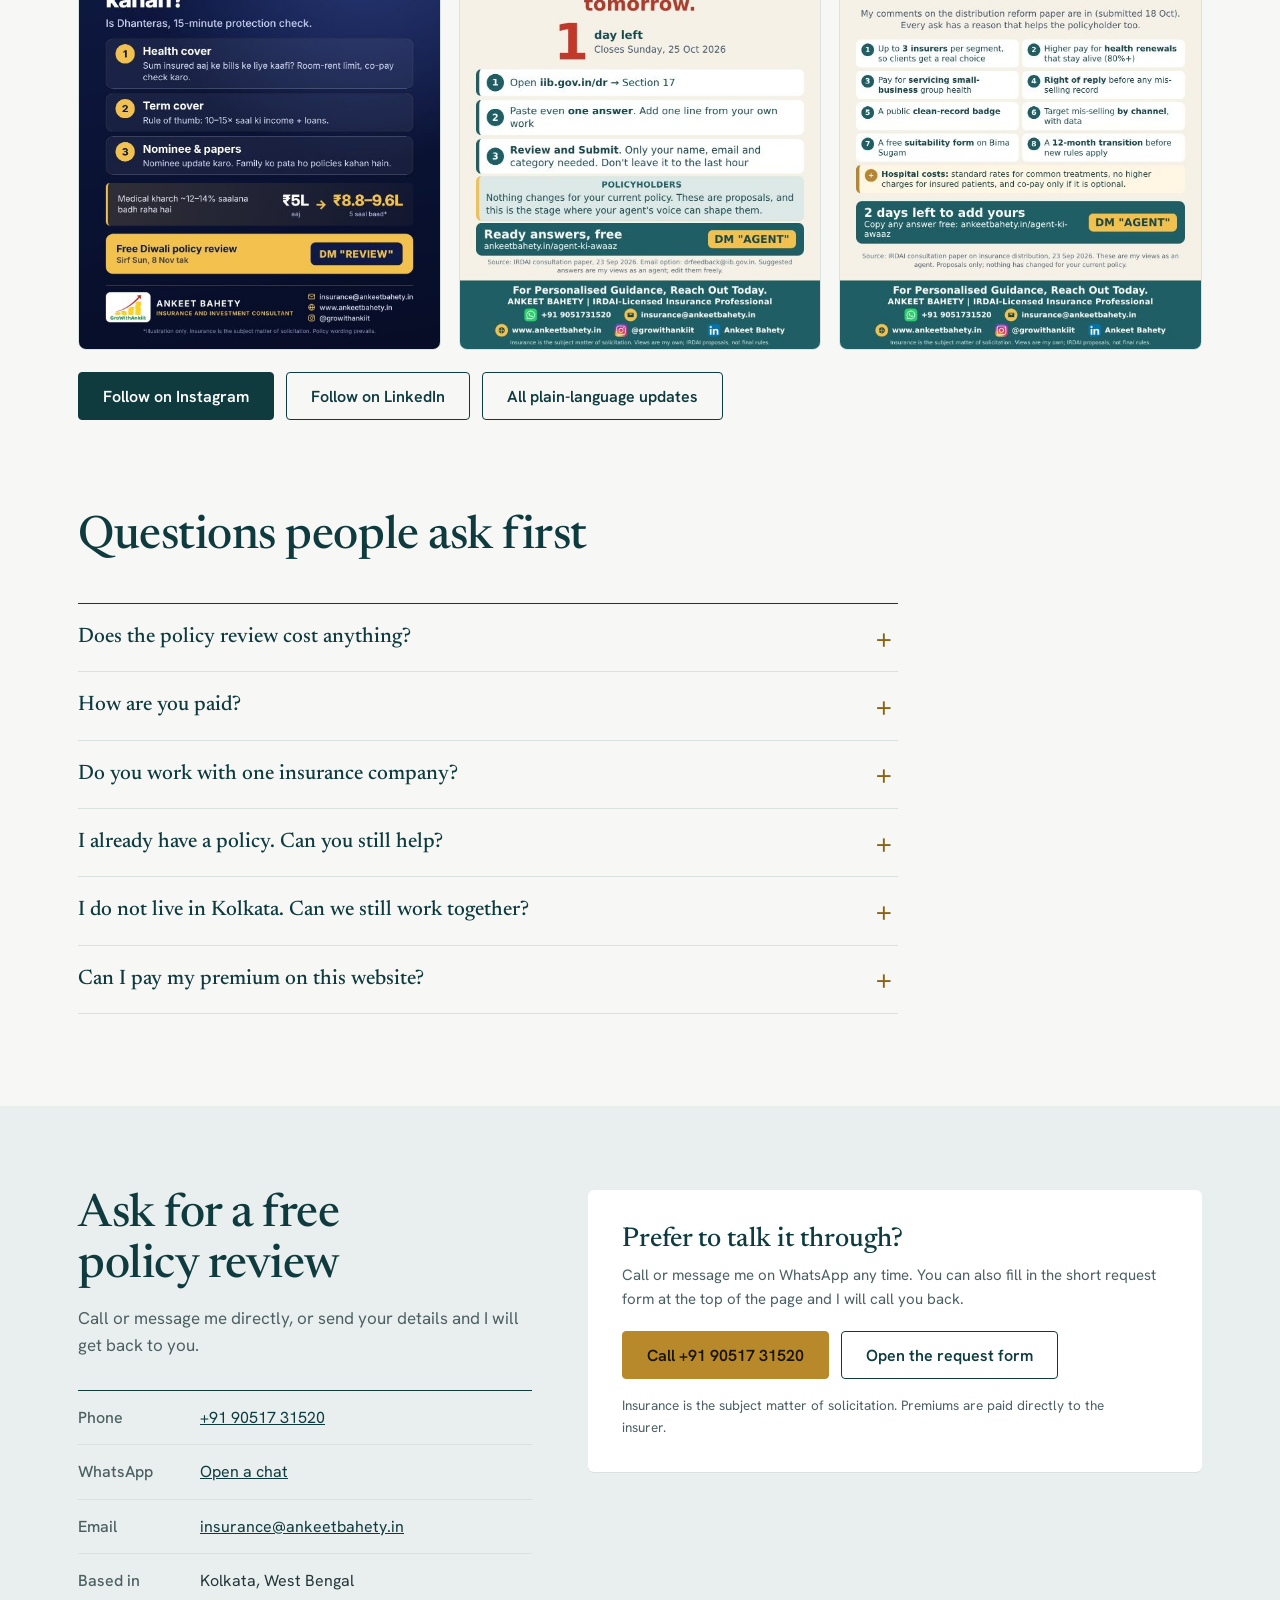
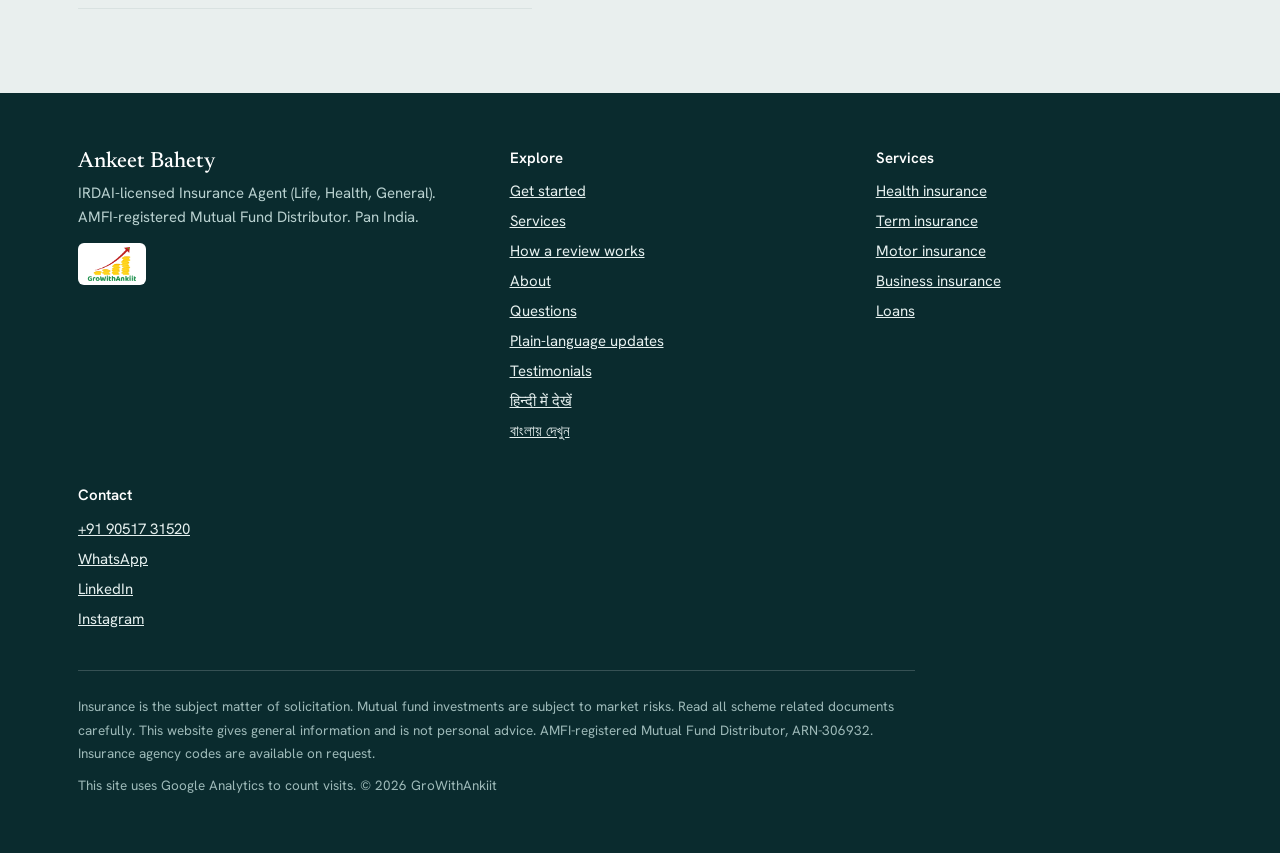
==== commit e0fee63e: "Add files via upload" ====
--- a/index.html
+++ b/index.html
@@ -1,6 +1,13 @@
 <!doctype html>
 <html lang="en">
 <head>
+<script async src="https://www.googletagmanager.com/gtm.js?id=GTM-NTL3VPCF"></script>
+<script>
+  window.dataLayer = window.dataLayer || [];
+  function gtag(){dataLayer.push(arguments);}
+  gtag('js', new Date());
+</script>
+
 <meta charset="utf-8">
 <meta name="viewport" content="width=device-width, initial-scale=1">
 <title>Ankeet Bahety | Insurance, mutual funds and loans, Pan India</title>
@@ -764,7 +771,7 @@
     </div>
     <div class="legal">
       <p>Insurance is the subject matter of solicitation. Mutual fund investments are subject to market risks. Read all scheme related documents carefully. This website gives general information and is not personal advice. AMFI-registered Mutual Fund Distributor, ARN-306932. Insurance agency codes are available on request.</p>
-      <p>&copy; 2026 GroWithAnkiit</p>
+      <p>This site uses Google Analytics to count visits. &copy; 2026 GroWithAnkiit</p>
     </div>
   </div>
 </footer>
